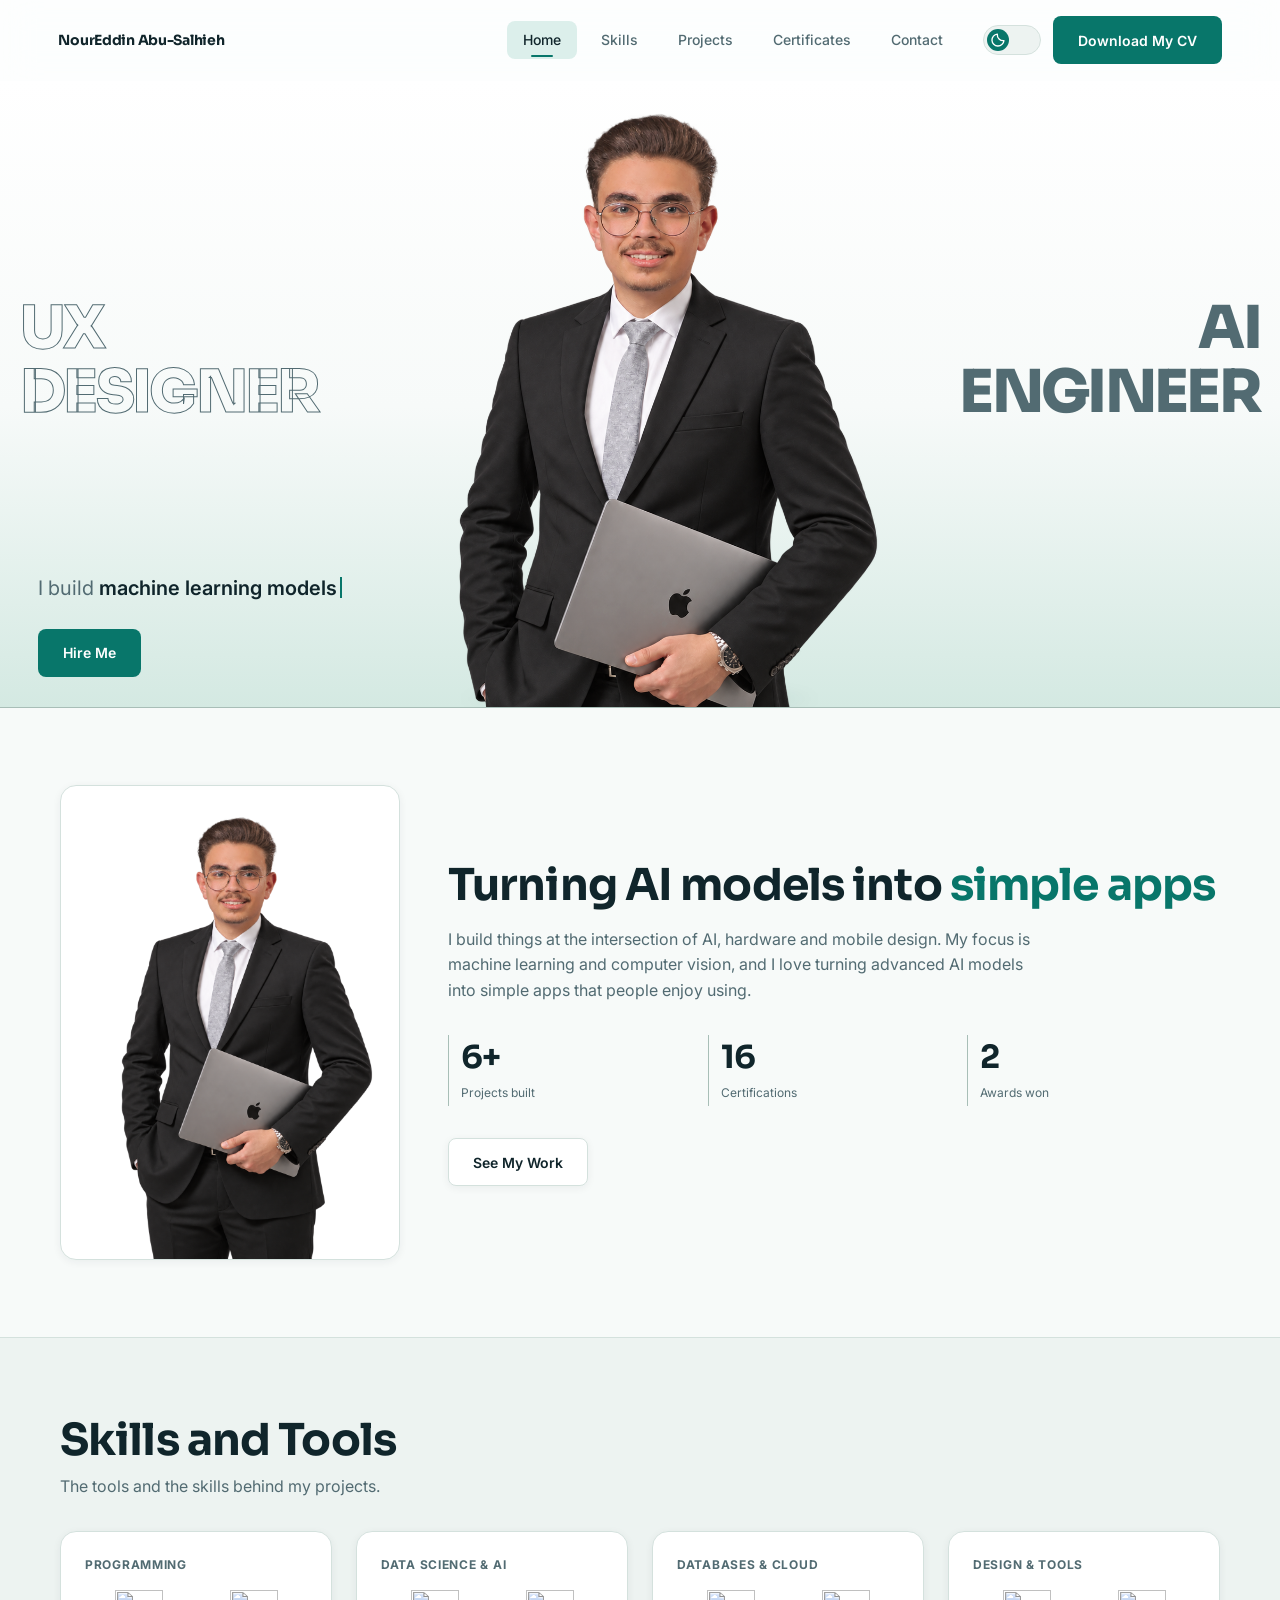
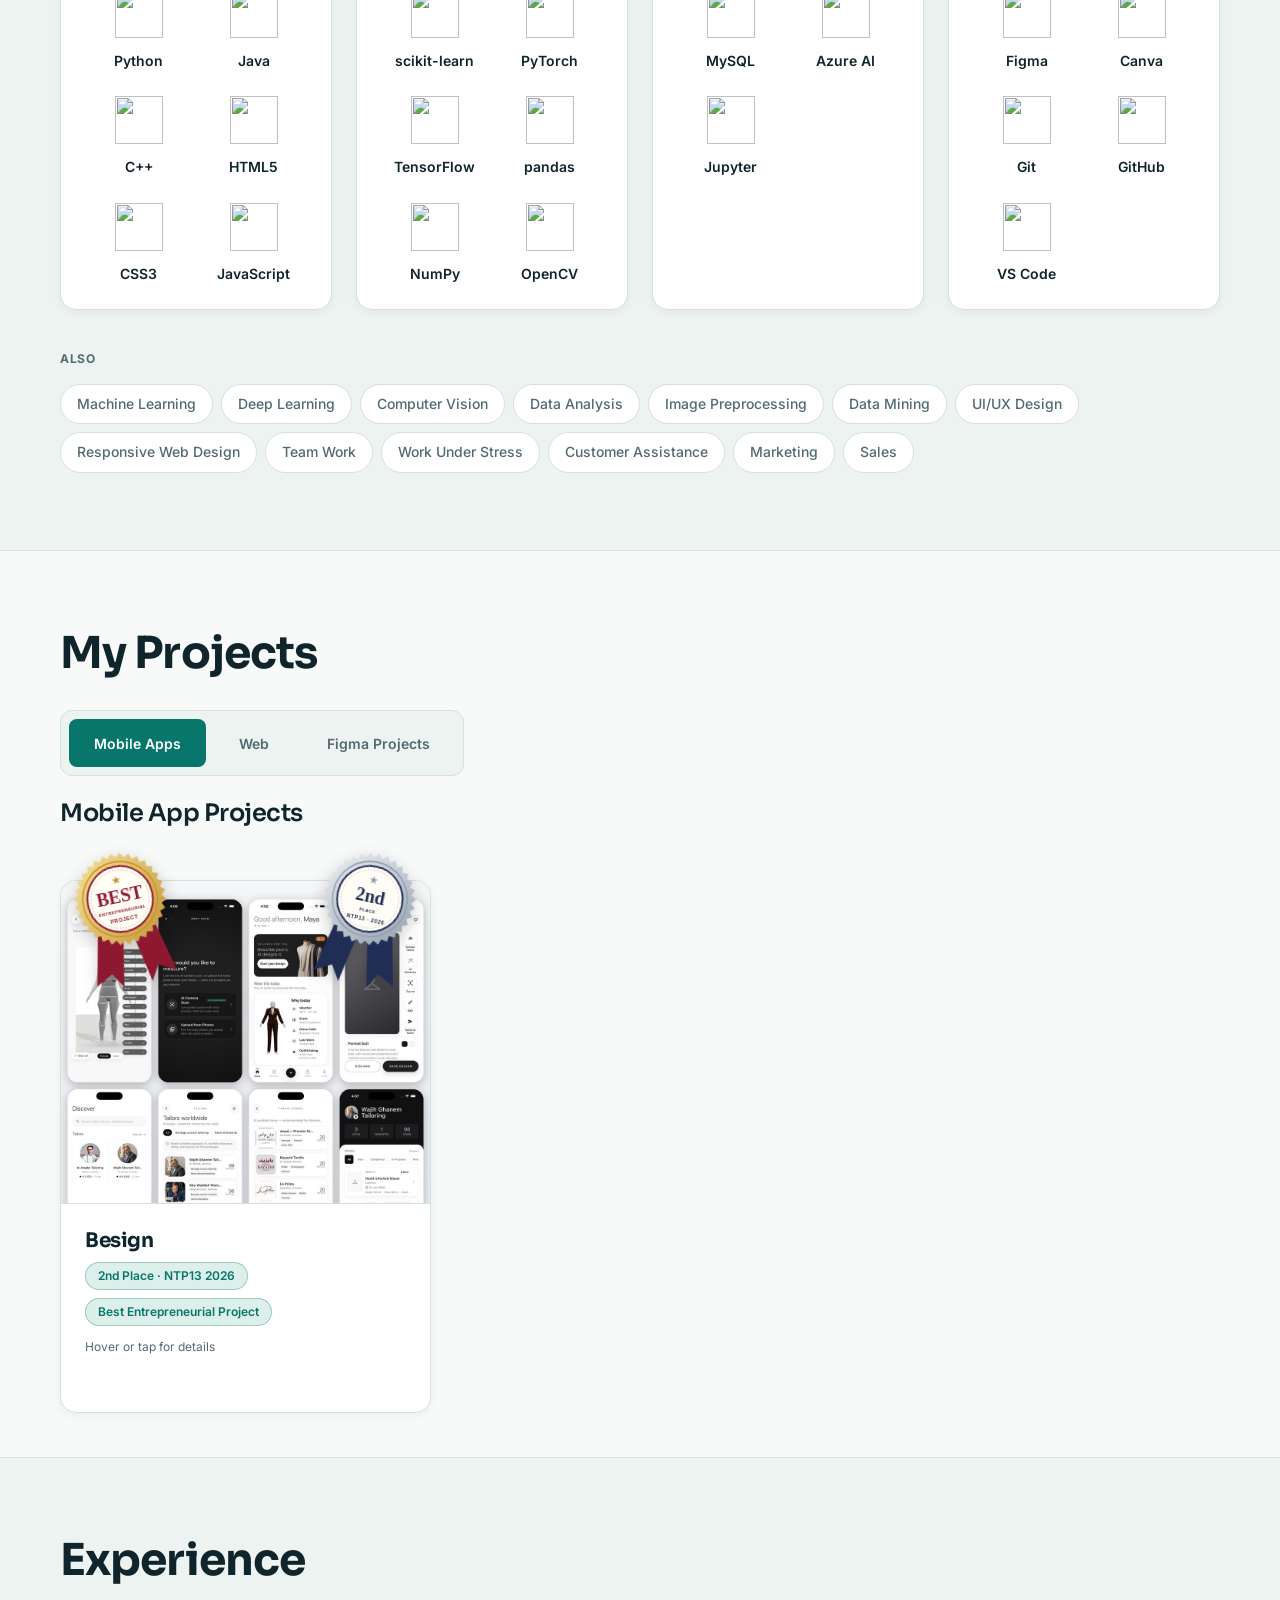
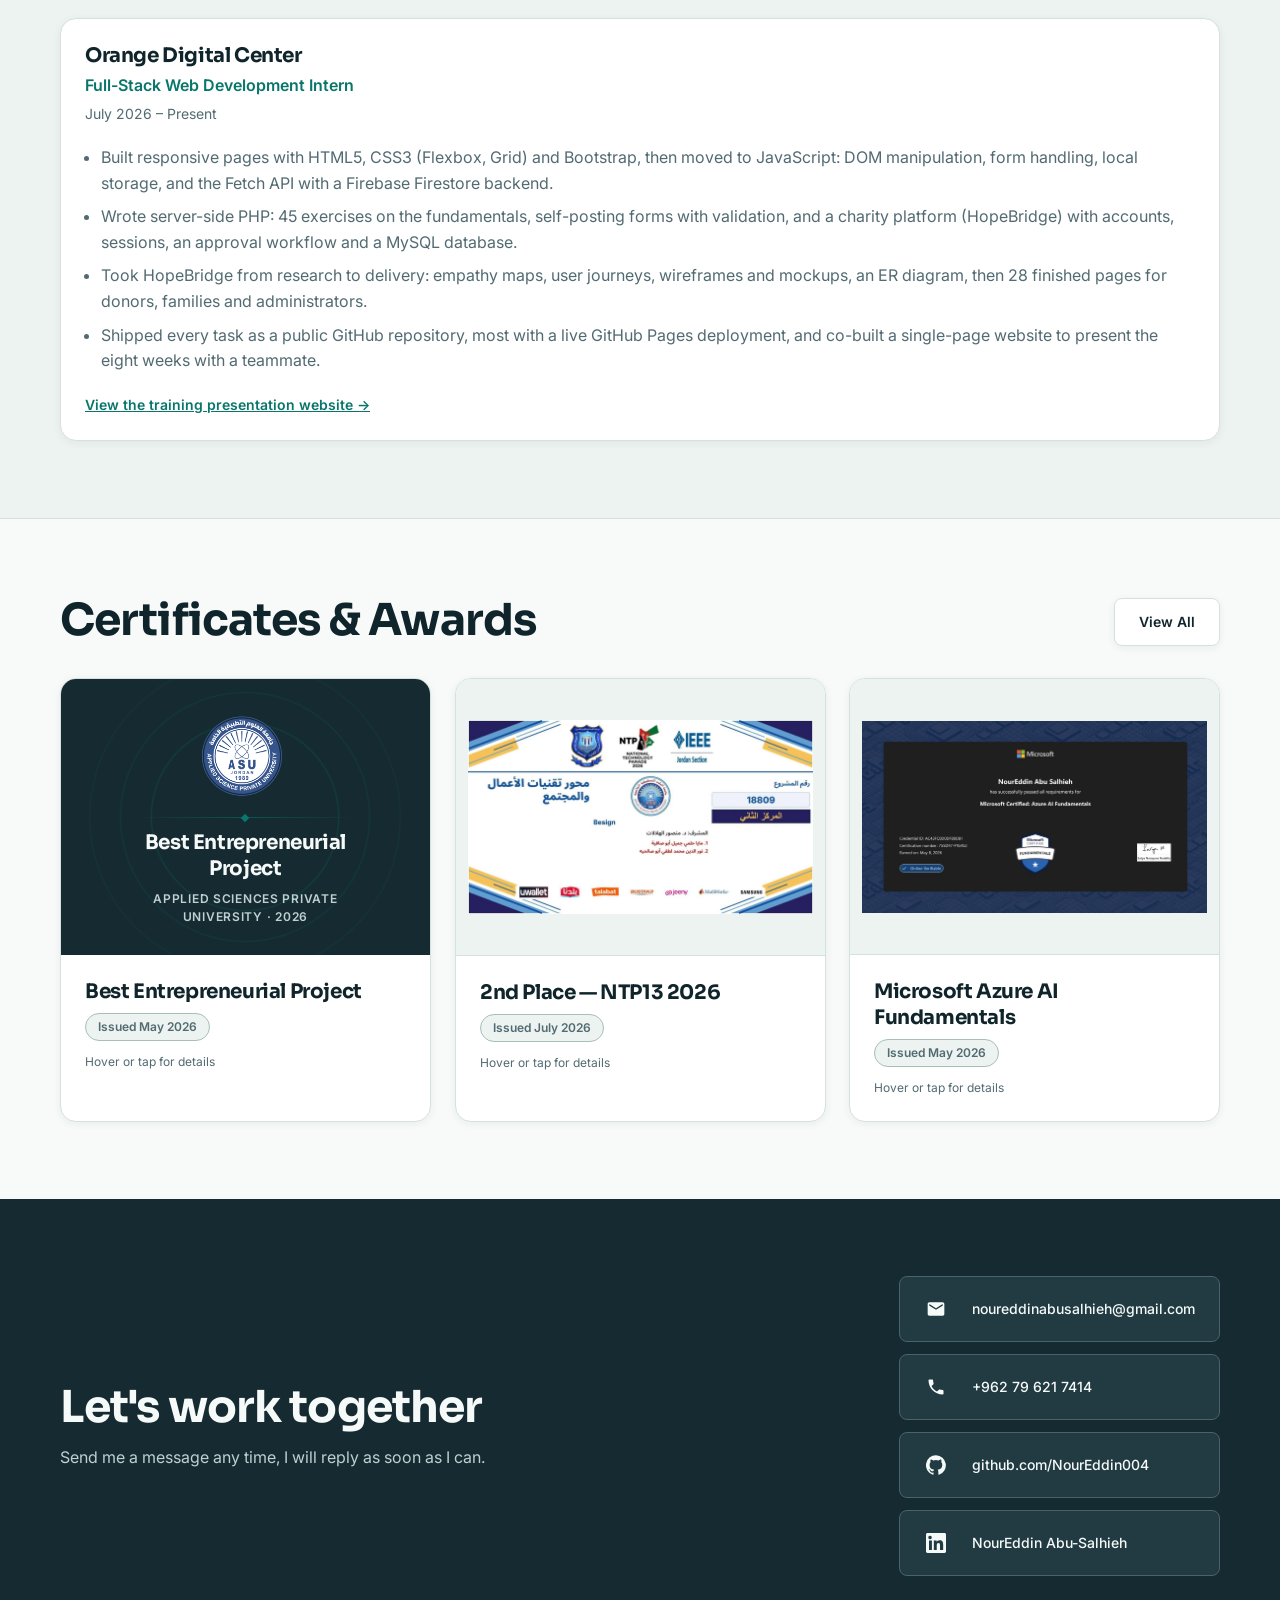
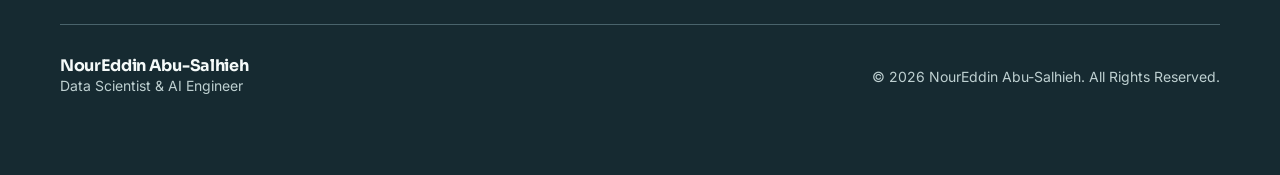
==== index.html @ ecd2491e "Unify portfolio typography colors spacing and component styles" ====
<!DOCTYPE html>
<html lang="en" data-theme="light">

<head>
    <meta charset="UTF-8">
    <meta name="viewport" content="width=device-width, initial-scale=1.0">

    <title>NourEddin Abu-Salhieh | Data Scientist &amp; AI Engineer</title>
    <meta name="description"
        content="NourEddin Abu-Salhieh — Data Scientist and AI Engineer building machine learning and computer vision products, from the first sketch to the working demo.">

    <!-- set the theme before first paint so there is no flash -->
    <script>
        (function () {
            try {
                var t = localStorage.getItem("theme");
                if (!t) t = matchMedia("(prefers-color-scheme: dark)").matches ? "dark" : "light";
                document.documentElement.setAttribute("data-theme", t);
            } catch (e) { }
        })();
    </script>

    <link rel="preconnect" href="https://fonts.googleapis.com">
    <link rel="preconnect" href="https://fonts.gstatic.com" crossorigin>
    <link rel="stylesheet"
        href="https://fonts.googleapis.com/css2?family=Inter:wght@400;500;600;700&family=Sora:wght@600;700;800&display=swap">

    <link rel="stylesheet" href="style.css?v=52">
</head>

<body>

    <!-- ================= icon sprite ================= -->
    <svg xmlns="http://www.w3.org/2000/svg" style="display:none" aria-hidden="true">
        <symbol id="i-code" viewBox="0 0 24 24"><path d="m8 5-6 7 6 7"/><path d="m16 5 6 7-6 7"/></symbol>
        <symbol id="i-chip" viewBox="0 0 24 24"><rect x="4" y="4" width="16" height="16" rx="4"/><rect x="9" y="9" width="6" height="6" rx="1.4"/><path d="M9 1.5V4M15 1.5V4M9 20v2.5M15 20v2.5M1.5 9H4M1.5 15H4M20 9h2.5M20 15h2.5"/></symbol>
        <symbol id="i-palette" viewBox="0 0 24 24"><path d="M12 3a9 9 0 1 0 0 18c1.2 0 2.1-.9 2.1-2 0-.5-.2-1-.6-1.4-.3-.4-.5-.8-.5-1.3 0-1.1.9-2 2-2h2.1A5 5 0 0 0 21 12c0-5-4-9-9-9z"/><circle cx="8" cy="10" r="1.1"/><circle cx="12" cy="7.5" r="1.1"/><circle cx="16" cy="10.5" r="1.1"/></symbol>
        <symbol id="i-users" viewBox="0 0 24 24"><path d="M16 21v-2a4 4 0 0 0-4-4H6a4 4 0 0 0-4 4v2"/><circle cx="9" cy="7" r="4"/><path d="M22 21v-2a4 4 0 0 0-3-3.9M16 3.1a4 4 0 0 1 0 7.8"/></symbol>
        <symbol id="i-badge" viewBox="0 0 24 24"><circle cx="12" cy="8.5" r="5.8"/><path d="m8.2 13.6-1.3 7.4L12 18.6l5.1 2.4-1.3-7.4"/></symbol>
        <symbol id="i-heart" viewBox="0 0 24 24"><path d="M20.8 4.9a5.4 5.4 0 0 0-7.7 0L12 6l-1.1-1.1a5.4 5.4 0 1 0-7.7 7.7L12 21.4l8.8-8.8a5.4 5.4 0 0 0 0-7.7z"/></symbol>
        <symbol id="i-star" viewBox="0 0 24 24"><path d="m12 2.6 2.9 6 6.6.9-4.8 4.6 1.2 6.6L12 17.6l-5.9 3.1 1.2-6.6-4.8-4.6 6.6-.9z"/></symbol>
        <symbol id="i-arrow-up" viewBox="0 0 24 24"><path d="M12 19V5"/><path d="m5 12 7-7 7 7"/></symbol>
        <symbol id="i-share" viewBox="0 0 24 24"><circle cx="18" cy="5" r="3"/><circle cx="6" cy="12" r="3"/><circle cx="18" cy="19" r="3"/><path d="m8.6 13.5 6.8 4M15.4 6.5l-6.8 4"/></symbol>
        <symbol id="i-trend" viewBox="0 0 24 24"><path d="m3 17 6-6 4 4 8-8"/><path d="M15 7h6v6"/></symbol>
        <symbol id="i-tag" viewBox="0 0 24 24"><path d="M20.6 13.4 12.9 21a2 2 0 0 1-2.8 0L3 13.9V3h10.9l6.7 6.7a2 2 0 0 1 0 3.7z"/><circle cx="7.6" cy="7.6" r="1.4"/></symbol>
        <symbol id="i-zap" viewBox="0 0 24 24"><path d="M13 2 4 14h7l-1 8 9-12h-7z"/></symbol>
        <symbol id="i-headset" viewBox="0 0 24 24"><path d="M4 15v-3a8 8 0 0 1 16 0v3"/><path d="M20 14h-2a1 1 0 0 0-1 1v3a1 1 0 0 0 1 1h1a1 1 0 0 0 1-1z"/><path d="M4 14h2a1 1 0 0 1 1 1v3a1 1 0 0 1-1 1H5a1 1 0 0 1-1-1z"/><path d="M20 18.5v.5a2.5 2.5 0 0 1-2.5 2.5H13"/></symbol>
        <symbol id="i-calc" viewBox="0 0 24 24"><rect x="4" y="2.5" width="16" height="19" rx="2.5"/><path d="M8 6.5h8M8 11h.01M12 11h.01M16 11h.01M8 14.6h.01M12 14.6h.01M16 14.6h.01M8 18.2h4"/></symbol>
        <symbol id="i-table" viewBox="0 0 24 24"><rect x="3" y="4" width="18" height="16" rx="2.5"/><path d="M3 9.5h18M9 9.5V20M15 9.5V20"/></symbol>
        <symbol id="i-download" viewBox="0 0 24 24"><path d="M12 3v12"/><path d="m7 11 5 5 5-5"/><path d="M4 20h16"/></symbol>
        <symbol id="i-rocket" viewBox="0 0 24 24"><path d="M5 15c-1.5 1.5-2 6-2 6s4.5-.5 6-2a3 3 0 0 0-4-4z"/><path d="M9.5 14.5 6 13c2-6 6-9.5 12-9.5C18 9.5 14.5 13.5 8.5 15.5z"/><circle cx="14.5" cy="8.5" r="1.6"/></symbol>
        <symbol id="i-eye" viewBox="0 0 24 24"><path d="M1.5 12S5.5 5 12 5s10.5 7 10.5 7-4 7-10.5 7S1.5 12 1.5 12z"/><circle cx="12" cy="12" r="3"/></symbol>
        <symbol id="i-sparkle" viewBox="0 0 24 24"><path d="M12 2.5 14 9l6.5 2-6.5 2-2 6.5-2-6.5L3.5 11 10 9z"/><path d="M19 3v3M20.5 4.5h-3"/></symbol>
        <symbol id="i-mail" viewBox="0 0 24 24"><path d="M20 4H4c-1.1 0-2 .9-2 2v12c0 1.1.9 2 2 2h16c1.1 0 2-.9 2-2V6c0-1.1-.9-2-2-2zm0 4-8 5-8-5V6l8 5 8-5v2z"/></symbol>
        <symbol id="i-phone" viewBox="0 0 24 24"><path d="M6.6 10.8c1.4 2.8 3.8 5.1 6.6 6.6l2.2-2.2c.3-.3.7-.4 1-.2 1.1.4 2.3.6 3.6.6.6 0 1 .4 1 1V20c0 .6-.4 1-1 1-9.4 0-17-7.6-17-17 0-.6.4-1 1-1h3.5c.6 0 1 .4 1 1 0 1.2.2 2.4.6 3.6.1.3 0 .7-.2 1l-2.3 2.2z"/></symbol>
        <symbol id="i-github" viewBox="0 0 24 24"><path d="M12 .3a12 12 0 0 0-3.8 23.4c.6.1.8-.3.8-.6v-2c-3.3.7-4-1.6-4-1.6-.6-1.4-1.4-1.8-1.4-1.8-1-.7.1-.7.1-.7 1.2.1 1.8 1.2 1.8 1.2 1.1 1.8 2.8 1.3 3.5 1 .1-.8.4-1.3.8-1.6-2.7-.3-5.5-1.3-5.5-5.9 0-1.3.5-2.4 1.2-3.2-.1-.3-.5-1.5.1-3.2 0 0 1-.3 3.3 1.2a11.5 11.5 0 0 1 6 0c2.3-1.5 3.3-1.2 3.3-1.2.6 1.7.2 2.9.1 3.2.8.8 1.2 1.9 1.2 3.2 0 4.6-2.8 5.6-5.5 5.9.4.4.8 1.1.8 2.2v3.3c0 .3.2.7.8.6A12 12 0 0 0 12 .3z"/></symbol>
        <symbol id="i-linkedin" viewBox="0 0 24 24"><path d="M20.4 20.5h-3.6v-5.6c0-1.3 0-3-1.8-3s-2.1 1.4-2.1 2.9v5.7H9.4V9h3.4v1.6h.1c.5-.9 1.6-1.9 3.4-1.9 3.6 0 4.3 2.4 4.3 5.5v6.3zM5.3 7.4a2.1 2.1 0 1 1 0-4.1 2.1 2.1 0 0 1 0 4.1zm1.8 13.1H3.6V9h3.5v11.5zM22.2 0H1.8C.8 0 0 .8 0 1.7v20.6c0 1 .8 1.7 1.8 1.7h20.4c1 0 1.8-.8 1.8-1.7V1.7c0-1-.8-1.7-1.8-1.7z"/></symbol>
    </svg>


    <!-- ================= scroll progress ================= -->
    <div class="progress-bar" aria-hidden="true"></div>


    <!-- ================= navbar ================= -->
    <header class="navbar">
        <div class="nav-inner">

            <a href="#home" class="brand" aria-label="NourEddin Abu-Salhieh, home">
                <span class="brand-text">
                    <span class="brand-name">NourEddin Abu-Salhieh</span>
                </span>
            </a>

            <button type="button" class="nav-toggle" aria-expanded="false" aria-controls="primary-navigation" aria-label="Open menu">
                <span></span><span></span><span></span>
            </button>

            <nav class="nav-links" id="primary-navigation" aria-label="Main">
                <a href="#home">Home</a>
                <a href="#skills">Skills</a>
                <a href="#projects">Projects</a>

                <a href="#certifications">Certificates</a>
                <a href="#contact">Contact</a>

                <div class="nav-actions">
                    <div class="nav-theme">
                        <span class="theme-label">Light / dark mode</span>
                        <button type="button" class="theme-switch" aria-pressed="false" aria-label="Switch to dark mode">
                            <span class="theme-knob" aria-hidden="true">
                                <svg class="moon" viewBox="0 0 24 24" fill="none" stroke="currentColor" stroke-width="2" stroke-linecap="round" stroke-linejoin="round" focusable="false">
                                    <path d="M20.9 13A9 9 0 0 1 11 3.1 9 9 0 1 0 20.9 13Z"/>
                                </svg>
                                <svg class="sun" viewBox="0 0 24 24" fill="none" stroke="currentColor" stroke-width="2" stroke-linecap="round" stroke-linejoin="round" focusable="false">
                                    <circle cx="12" cy="12" r="4"/>
                                    <path d="M12 2v2m0 16v2M2 12h2m16 0h2M4.93 4.93l1.42 1.42m11.3 11.3 1.42 1.42M4.93 19.07l1.42-1.42m11.3-11.3 1.42-1.42"/>
                                </svg>
                            </span>
                        </button>
                    </div>
                    <a href="NourEddin-Abu-Salhieh-CV.pdf" class="button primary nav-cv" download>Download My CV</a>
                </div>
            </nav>

        </div>
    </header>


    <main>

        <!-- ================= hero ================= -->
        <section class="hero" id="home">

            <div class="hero-band">

                <p class="typed-wrap reveal">
                    I build <span class="typed" data-typed='["machine learning models","computer vision systems","AI powered products","interfaces people enjoy"]'></span><span class="caret"></span>
                </p>

                <div class="hero-stage">

                    <h1 class="hero-backdrop">
                        <span class="sr-only">NourEddin Abu-Salhieh &#8212; UX Designer and AI Engineer</span>
                        <span class="hero-line hero-line--ux" aria-hidden="true">
                            <span class="hero-word" data-split="0">UX</span>
                            <span class="hero-word" data-split="2">Designer</span>
                        </span>
                        <span class="hero-line hero-line--ai" aria-hidden="true">
                            <span class="hero-word" data-split="10">AI</span>
                            <span class="hero-word" data-split="12">Engineer</span>
                        </span>
                    </h1>

                    <div class="hero-figure">
                        <img src="profile-face-v2.png" alt="NourEddin Abu-Salhieh" class="hero-photo" width="1060" height="1484">
                    </div>

                </div>

                <div class="hero-row">

                    <a href="#contact" class="button primary">Hire Me</a>

                </div>

            </div>

        </section>


        <div class="page page--sections">


        <!-- ================= about ================= -->
        <section class="about" id="about">

            <div class="about-media reveal left">
                <img src="profile-face-v2.png" alt="Photo of NourEddin Abu-Salhieh" class="about-photo" width="1060" height="1484">
            </div>

            <div class="about-text reveal right" style="--d:120ms">
                <h2>Turning AI models into <span class="grad-text">simple apps</span></h2>

                <p>
                    I build things at the intersection of AI, hardware and
                    mobile design. My focus is machine learning and computer vision, and I love
                    turning advanced AI models into simple apps that people enjoy using.
                </p>

                <div class="about-stats">
                    <div class="stat">
                        <h3><span data-count="6" data-suffix="+">0</span></h3>
                        <p>Projects built</p>
                    </div>
                    <div class="stat">
                        <h3><span data-count="16">0</span></h3>
                        <p>Certifications</p>
                    </div>
                    <div class="stat">
                        <h3><span data-count="2">0</span></h3>
                        <p>Awards won</p>
                    </div>
                </div>

                <div class="about-actions">
                    <a href="#projects" class="button ghost">See My Work</a>
                </div>
            </div>

        </section>


        <!-- ================= skills ================= -->
        <section class="skills" id="skills">

            <div class="section-head reveal">
                <div>
                    <h2>Skills and Tools</h2>
                    <p>The tools and the skills behind my projects.</p>
                </div>
            </div>

            <div class="skills-grid">
            <article class="skill-card card-shell reveal">
              <p class="kicker skill-group">Programming</p>
              <ul class="skill-grid">
                <li><img src="https://cdn.jsdelivr.net/gh/devicons/devicon/icons/python/python-original.svg" alt="" width="48" height="48" loading="lazy"><span>Python</span></li>
                <li><img src="https://cdn.jsdelivr.net/gh/devicons/devicon/icons/java/java-original.svg" alt="" width="48" height="48" loading="lazy"><span>Java</span></li>
                <li><img src="https://cdn.jsdelivr.net/gh/devicons/devicon/icons/cplusplus/cplusplus-original.svg" alt="" width="48" height="48" loading="lazy"><span>C++</span></li>
                <li><img src="https://cdn.jsdelivr.net/gh/devicons/devicon/icons/html5/html5-original.svg" alt="" width="48" height="48" loading="lazy"><span>HTML5</span></li>
                <li><img src="https://cdn.jsdelivr.net/gh/devicons/devicon/icons/css3/css3-original.svg" alt="" width="48" height="48" loading="lazy"><span>CSS3</span></li>
                <li><img src="https://cdn.jsdelivr.net/gh/devicons/devicon/icons/javascript/javascript-original.svg" alt="" width="48" height="48" loading="lazy"><span>JavaScript</span></li>
              </ul>
            </article>

            <article class="skill-card card-shell reveal">
              <p class="kicker skill-group">Data Science &amp; AI</p>
              <ul class="skill-grid">
                <li><img src="https://cdn.jsdelivr.net/gh/devicons/devicon/icons/scikitlearn/scikitlearn-original.svg" alt="" width="48" height="48" loading="lazy"><span>scikit-learn</span></li>
                <li><img src="https://cdn.jsdelivr.net/gh/devicons/devicon/icons/pytorch/pytorch-original.svg" alt="" width="48" height="48" loading="lazy"><span>PyTorch</span></li>
                <li><img src="https://cdn.jsdelivr.net/gh/devicons/devicon/icons/tensorflow/tensorflow-original.svg" alt="" width="48" height="48" loading="lazy"><span>TensorFlow</span></li>
                <li><img src="https://cdn.jsdelivr.net/gh/devicons/devicon/icons/pandas/pandas-original.svg" alt="" width="48" height="48" loading="lazy"><span>pandas</span></li>
                <li><img src="https://cdn.jsdelivr.net/gh/devicons/devicon/icons/numpy/numpy-original.svg" alt="" width="48" height="48" loading="lazy"><span>NumPy</span></li>
                <li><img src="https://cdn.jsdelivr.net/gh/devicons/devicon/icons/opencv/opencv-original.svg" alt="" width="48" height="48" loading="lazy"><span>OpenCV</span></li>
              </ul>
            </article>

            <article class="skill-card card-shell reveal">
              <p class="kicker skill-group">Databases &amp; cloud</p>
              <ul class="skill-grid">
                <li><img src="https://cdn.jsdelivr.net/gh/devicons/devicon/icons/mysql/mysql-original.svg" alt="" width="48" height="48" loading="lazy"><span>MySQL</span></li>
                <li><img src="https://cdn.jsdelivr.net/gh/devicons/devicon/icons/azure/azure-original.svg" alt="" width="48" height="48" loading="lazy"><span>Azure AI</span></li>
                <li><img src="https://cdn.jsdelivr.net/gh/devicons/devicon/icons/jupyter/jupyter-original.svg" alt="" width="48" height="48" loading="lazy"><span>Jupyter</span></li>
              </ul>
            </article>

            <article class="skill-card card-shell reveal">
              <p class="kicker skill-group">Design &amp; tools</p>
              <ul class="skill-grid">
                <li><img src="https://cdn.jsdelivr.net/gh/devicons/devicon/icons/figma/figma-original.svg" alt="" width="48" height="48" loading="lazy"><span>Figma</span></li>
                <li><img src="https://cdn.jsdelivr.net/gh/devicons/devicon/icons/canva/canva-original.svg" alt="" width="48" height="48" loading="lazy"><span>Canva</span></li>
                <li><img src="https://cdn.jsdelivr.net/gh/devicons/devicon/icons/git/git-original.svg" alt="" width="48" height="48" loading="lazy"><span>Git</span></li>
                <li><img src="https://cdn.jsdelivr.net/gh/devicons/devicon/icons/github/github-original.svg" alt="" width="48" height="48" loading="lazy"><span>GitHub</span></li>
                <li><img src="https://cdn.jsdelivr.net/gh/devicons/devicon/icons/vscode/vscode-original.svg" alt="" width="48" height="48" loading="lazy"><span>VS Code</span></li>
              </ul>
            </article>
            </div>

            <p class="kicker skill-also reveal">Also</p>
            <ul class="skill-list reveal">
                <li>Machine Learning</li>
                <li>Deep Learning</li>
                <li>Computer Vision</li>
                <li>Data Analysis</li>
                <li>Image Preprocessing</li>
                <li>Data Mining</li>
                <li>UI/UX Design</li>
                <li>Responsive Web Design</li>
                <li>Team Work</li>
                <li>Work Under Stress</li>
                <li>Customer Assistance</li>
                <li>Marketing</li>
                <li>Sales</li>
            </ul>

        </section>


        <section class="projects" id="projects">

            <div class="section-head reveal">
                <div>
                    <h2>My Projects</h2>
                </div>
            </div>

            <div class="project-tabs" role="tablist" aria-label="Project categories" hidden>
                <button type="button" class="project-tab" id="project-tab-apps" role="tab" aria-controls="project-panel-apps" aria-selected="true" tabindex="0">Mobile Apps</button>
                <button type="button" class="project-tab" id="project-tab-web" role="tab" aria-controls="project-panel-web" aria-selected="false" tabindex="-1">Web</button>
                <button type="button" class="project-tab" id="project-tab-figma" role="tab" aria-controls="project-panel-figma" aria-selected="false" tabindex="-1">Figma Projects</button>
            </div>

            <div class="project-panel" id="project-panel-apps" role="tabpanel" aria-labelledby="project-tab-apps" tabindex="0">
            <h3 class="subsection-title reveal" id="apps">Mobile App Projects</h3>

            <div class="proj-grid">

        <article class="rev-card rev-card--shot card-shell reveal besign-awarded" tabindex="0">
        <div class="besign-medals" aria-label="Besign awards">
          <img class="besign-medal medal-gold" src="images/projects/best-project.svg" alt="Best Entrepreneurial Project award" width="240" height="320">
          <img class="besign-medal medal-silver" src="images/projects/ntp-second.svg" alt="Second place, 13th National Technology Parade, 2026" width="240" height="320">
        </div>
        <div class="rev-well">
          <img src="images/projects/besign-front.jpg" width="960" height="1067" alt="Besign screenshot" loading="lazy">
        <div class="rev-sleeve">
            <p class="kicker">About Besign</p>
            <p class="rev-desc">AI-powered custom tailoring platform, my graduation project: a Flutter marketplace with on-device body measurement and AI garment design.</p>
            <p class="rev-tags">
              <span class="tech-tag">Flutter</span>
              <span class="tech-tag">Dart</span>
              <span class="tech-tag">Riverpod</span>
              <span class="tech-tag">Supabase</span>
              <span class="tech-tag">TensorFlow Lite</span>
            </p>
            <div class="rev-links">
              <span class="rev-note">Private project &#8212; source available on request</span>
            </div>
        </div>
        </div>
          <div class="rev-foot">
            <h3 class="rev-title">Besign</h3>
            <div class="rev-badges">
            <span class="project-badge">2nd Place &#183; NTP13 2026</span>
            <span class="project-badge">Best Entrepreneurial Project</span>
            </div>
            <p class="rev-hint">Hover or tap for details</p>
          </div>
        </article>

            </div>
            </div>

            <div class="project-panel" id="project-panel-web" role="tabpanel" aria-labelledby="project-tab-web" tabindex="0">
            <h3 class="subsection-title reveal" id="web">Web Projects</h3>

            <div class="proj-grid">

        <article class="rev-card rev-card--shot card-shell reveal" tabindex="0">
          <div class="rev-well">
            <img src="images/projects/rafaq-clear-v2.jpg" width="1280" height="1120" alt="Rafaq Tech website preview" loading="lazy">
            <div class="rev-sleeve">
              <p class="kicker">About Rafaq Tech</p>
              <p class="rev-desc">A website I built with friends for Rafaq Tech, our freelance IT company. We offer AI and data science services, UI/UX design, web development and mobile app development.</p>
              <p class="rev-tags"><span class="tech-tag">HTML5</span><span class="tech-tag">CSS3</span><span class="tech-tag">JavaScript</span></p>
              <div class="rev-links">
                <a href="https://rafaqtech.com" target="_blank" rel="noopener">Visit Website</a>
                <a href="https://github.com/alshaksherahmad857-commits/rafaq-tec" target="_blank" rel="noopener">GitHub</a>
              </div>
            </div>
          </div>
          <div class="rev-foot">
            <h3 class="rev-title">Rafaq Tech</h3>
            <div class="rev-badges"><span class="project-badge">Freelance company</span><span class="project-badge badge-muted">Arabic / English</span></div>
            <p class="rev-hint">Hover or tap for details</p>
          </div>
        </article>
        <article class="rev-card rev-card--shot card-shell reveal" tabindex="0">
          <div class="rev-well">
            <img src="images/projects/elderlymed-english-v2.jpg" width="1280" height="1120" alt="Elderlymed website preview" loading="lazy">
            <div class="rev-sleeve">
              <p class="kicker">About Elderlymed</p>
              <p class="rev-desc">An e-commerce website for medical products in Jordan, with Arabic and English storefronts, product browsing, a shopping cart and checkout.</p>
              <p class="rev-tags"><span class="tech-tag">JavaScript</span><span class="tech-tag">Tailwind CSS</span><span class="tech-tag">Laravel</span><span class="tech-tag">PHP</span></p>
              <div class="rev-links">
                <a href="https://elderlymedjo.com" target="_blank" rel="noopener">Visit Website</a>
                <a href="https://github.com/Mohamad149/Elderlymed-Medical" target="_blank" rel="noopener">GitHub</a>
              </div>
            </div>
          </div>
          <div class="rev-foot">
            <h3 class="rev-title">Elderlymed</h3>
            <div class="rev-badges"><span class="project-badge">Medical e-commerce</span><span class="project-badge badge-muted">Arabic / English</span></div>
            <p class="rev-hint">Hover or tap for details</p>
          </div>
        </article>


        <article class="rev-card rev-card--shot card-shell reveal" tabindex="0">
        <div class="rev-well">
          <img src="images/projects/invite-sites-front.jpg" width="960" height="1067" alt="Invite Sites screenshot" loading="lazy">
        <div class="rev-sleeve">
            <p class="kicker">About Invite Sites</p>
            <p class="rev-desc">Invitation-website service: personalised sites with RSVP, maps and photos, in Arabic, English or both, on one shareable link.</p>
            <p class="rev-tags">
              <span class="tech-tag">HTML5</span>
              <span class="tech-tag">CSS3</span>
              <span class="tech-tag">JavaScript</span>
              <span class="tech-tag">SVG Animation</span>
              <span class="tech-tag">Arabic / English RTL</span>
            </p>
            <div class="rev-links">
              <a href="https://invite-sites.netlify.app" target="_blank" rel="noopener">Live Site</a>
              <a href="https://github.com/NourEddin004/invite-sites" target="_blank" rel="noopener">GitHub</a>
            </div>
        </div>
        </div>
          <div class="rev-foot">
            <h3 class="rev-title">Invite Sites</h3>
            <div class="rev-badges">
            <span class="project-badge">Live</span>
            <span class="project-badge badge-muted">Own product</span>
            </div>
            <p class="rev-hint">Hover or tap for details</p>
          </div>
        </article>
        <article class="rev-card rev-card--shot card-shell reveal" tabindex="0">
        <div class="rev-well">
          <img src="images/projects/hopebridge-front.jpg" width="960" height="1067" alt="HopeBridge screenshot" loading="lazy">
        <div class="rev-sleeve">
            <p class="kicker">About HopeBridge</p>
            <p class="rev-desc">Charity platform for donors, families and administrators: 28 pages in plain HTML and CSS. The earlier PHP and MySQL build is kept in the repository history.</p>
            <p class="rev-tags">
              <span class="tech-tag">HTML5</span>
              <span class="tech-tag">CSS3</span>
              <span class="tech-tag">JavaScript</span>
              <span class="tech-tag">PHP &amp; MySQL (earlier version)</span>
            </p>
            <div class="rev-links">
              <a href="https://mayahelmi.github.io/hopebridge-charity-platform/" target="_blank" rel="noopener">Live Demo</a>
              <a href="https://github.com/MayaHelmi/hopebridge-charity-platform" target="_blank" rel="noopener">GitHub</a>
            </div>
        </div>
        </div>
          <div class="rev-foot">
            <h3 class="rev-title">HopeBridge</h3>
            <div class="rev-badges">
            <span class="project-badge badge-muted">Orange Digital Center project</span>
            <span class="project-badge badge-muted">Static version</span>
            </div>
            <p class="rev-hint">Hover or tap for details</p>
          </div>
        </article>
        <article class="rev-card rev-card--shot card-shell reveal" tabindex="0">
        <div class="rev-well">
          <img src="images/projects/eight-weeks-at-orange-front.jpg" width="960" height="1067" alt="Eight Weeks at Orange screenshot" loading="lazy">
        <div class="rev-sleeve">
            <p class="kicker">About Eight Weeks at Orange</p>
            <p class="rev-desc">Our field-training presentation as a single-file website: week-by-week results and a link to every repository.</p>
            <p class="rev-tags">
              <span class="tech-tag">HTML5</span>
              <span class="tech-tag">CSS3</span>
              <span class="tech-tag">JavaScript</span>
            </p>
            <div class="rev-links">
              <a href="https://mayahelmi.github.io/field-training-presentation/" target="_blank" rel="noopener">Live Site</a>
              <a href="https://github.com/MayaHelmi/field-training-presentation" target="_blank" rel="noopener">GitHub</a>
            </div>
        </div>
        </div>
          <div class="rev-foot">
            <h3 class="rev-title">Eight Weeks at Orange</h3>
            <div class="rev-badges">
            <span class="project-badge badge-muted">With Maya Helmi</span>
            </div>
            <p class="rev-hint">Hover or tap for details</p>
          </div>
        </article>

            </div>
            </div>

            <div class="project-panel" id="project-panel-figma" role="tabpanel" aria-labelledby="project-tab-figma" tabindex="0">
            <h3 class="subsection-title reveal" id="figma">Figma Projects</h3>

            <div class="proj-grid">

        <article class="rev-card rev-card--shot card-shell reveal" tabindex="0">
        <div class="rev-well">
          <div class="fig-art fig-art--warm" aria-hidden="true">
            <span class="fig-canvas">
              <span class="fig-frame f1"><i></i><i></i><i></i></span>
              <span class="fig-frame f2"><i></i><i></i><i></i></span>
              <span class="fig-frame f3"><i></i><i></i><i></i></span>
            </span>
            <img class="fig-mark" src="https://cdn.jsdelivr.net/gh/devicons/devicon/icons/figma/figma-original.svg" alt="" width="30" height="30" loading="lazy">
          </div>
          <img class="fig-shot" src="images/projects/figma-food-bites.jpg" alt="Food Bites screens" data-optional loading="lazy">
        <div class="rev-sleeve">
            <p class="kicker">About Food Bites</p>
            <p class="rev-desc">A food ordering app designed end to end in Figma: menu browsing, item detail and checkout screens.</p>
            <p class="rev-tags">
              <span class="tech-tag">Figma</span>
              <span class="tech-tag">Mobile UI</span>
              <span class="tech-tag">Prototyping</span>
            </p>
            <div class="rev-links">
              <a href="https://www.figma.com/design/8AIoPLfeHzErPX2FhHKkTI/Food-Bites?node-id=0-1&t=wDCLf9DMuG5v3QYb-1" target="_blank" rel="noopener">Open in Figma</a>
            </div>
        </div>
        </div>
          <div class="rev-foot">
            <h3 class="rev-title">Food Bites</h3>
            <div class="rev-badges">
            <span class="project-badge badge-muted">Mobile app design</span>
            </div>
            <p class="rev-hint">Hover or tap for details</p>
          </div>
        </article>
        <article class="rev-card rev-card--shot card-shell reveal" tabindex="0">
        <div class="rev-well">
          <div class="fig-art fig-art--cool" aria-hidden="true">
            <span class="fig-canvas">
              <span class="fig-frame f1"><i></i><i></i><i></i></span>
              <span class="fig-frame f2"><i></i><i></i><i></i></span>
              <span class="fig-frame f3"><i></i><i></i><i></i></span>
            </span>
            <img class="fig-mark" src="https://cdn.jsdelivr.net/gh/devicons/devicon/icons/figma/figma-original.svg" alt="" width="30" height="30" loading="lazy">
          </div>
          <img class="fig-shot" src="images/projects/figma-car-services.jpg" alt="Car Services screens" data-optional loading="lazy">
        <div class="rev-sleeve">
            <p class="kicker">About Car Services</p>
            <p class="rev-desc">A car servicing app designed in Figma: booking a service, tracking it and managing the vehicle.</p>
            <p class="rev-tags">
              <span class="tech-tag">Figma</span>
              <span class="tech-tag">Mobile UI</span>
              <span class="tech-tag">Prototyping</span>
            </p>
            <div class="rev-links">
              <a href="https://www.figma.com/design/BKJ584PMNfBylKezzMho2P/Car-Services?node-id=0-1&t=nz0ECo8bW8l3lnqt-1" target="_blank" rel="noopener">Open in Figma</a>
            </div>
        </div>
        </div>
          <div class="rev-foot">
            <h3 class="rev-title">Car Services</h3>
            <div class="rev-badges">
            <span class="project-badge badge-muted">Mobile app design</span>
            </div>
            <p class="rev-hint">Hover or tap for details</p>
          </div>
        </article>
        <article class="rev-card rev-card--shot card-shell reveal" tabindex="0">
        <div class="rev-well">
          <div class="fig-art fig-art--wire" aria-hidden="true">
            <span class="fig-canvas">
              <span class="fig-frame f1"><i></i><i></i><i></i></span>
              <span class="fig-frame f2"><i></i><i></i><i></i></span>
              <span class="fig-frame f3"><i></i><i></i><i></i></span>
            </span>
            <img class="fig-mark" src="https://cdn.jsdelivr.net/gh/devicons/devicon/icons/figma/figma-original.svg" alt="" width="30" height="30" loading="lazy">
          </div>
          <img class="fig-shot" src="images/projects/figma-hopebridge-wireframes.jpg" alt="HopeBridge Wireframes screens" data-optional loading="lazy">
        <div class="rev-sleeve">
            <p class="kicker">About HopeBridge Wireframes</p>
            <p class="rev-desc">The wireframe set behind the HopeBridge charity platform, laid out before the pages were built.</p>
            <p class="rev-tags">
              <span class="tech-tag">Figma</span>
              <span class="tech-tag">Wireframing</span>
              <span class="tech-tag">Web UI</span>
            </p>
            <div class="rev-links">
              <a href="https://www.figma.com/design/tMWo0XexJzQcxXI9hLDwaO/HopeBridge?node-id=4405-3140&t=3cs5B3ymzvNa1SEn-1" target="_blank" rel="noopener">Open in Figma</a>
            </div>
        </div>
        </div>
          <div class="rev-foot">
            <h3 class="rev-title">HopeBridge Wireframes</h3>
            <div class="rev-badges">
            <span class="project-badge badge-muted">Web wireframe</span>
            </div>
            <p class="rev-hint">Hover or tap for details</p>
          </div>
        </article>
        <article class="rev-card rev-card--shot card-shell reveal" tabindex="0">
        <div class="rev-well">
          <div class="fig-art fig-art--mint" aria-hidden="true">
            <span class="fig-canvas">
              <span class="fig-frame f1"><i></i><i></i><i></i></span>
              <span class="fig-frame f2"><i></i><i></i><i></i></span>
              <span class="fig-frame f3"><i></i><i></i><i></i></span>
            </span>
            <img class="fig-mark" src="https://cdn.jsdelivr.net/gh/devicons/devicon/icons/figma/figma-original.svg" alt="" width="30" height="30" loading="lazy">
          </div>
          <img class="fig-shot" src="images/projects/figma-dog-walker.jpg" alt="Dog Walker screens" data-optional loading="lazy">
        <div class="rev-sleeve">
            <p class="kicker">About Dog Walker</p>
            <p class="rev-desc">My first mobile wireframe: a dog walking app mapped out screen by screen.</p>
            <p class="rev-tags">
              <span class="tech-tag">Figma</span>
              <span class="tech-tag">Wireframing</span>
              <span class="tech-tag">Mobile UI</span>
            </p>
            <div class="rev-links">
              <a href="https://www.figma.com/design/GnmsVwezYsnea1kh8txaiW/Dog-walker?node-id=0-1&t=jRmmUGQlcd58RT4l-1" target="_blank" rel="noopener">Open in Figma</a>
            </div>
        </div>
        </div>
          <div class="rev-foot">
            <h3 class="rev-title">Dog Walker</h3>
            <div class="rev-badges">
            <span class="project-badge badge-muted">First mobile wireframe</span>
            </div>
            <p class="rev-hint">Hover or tap for details</p>
          </div>
        </article>

            </div>
            </div>

        </section>


        <!-- ================= experience ================= -->
        <section class="experience" id="experience">

            <div class="section-head reveal">
                <div>
                    <h2>Experience</h2>
                </div>
            </div>

            <article class="experience-card card-shell reveal">
                <h3>Orange Digital Center</h3>
                <p class="experience-role">Full-Stack Web Development Intern</p>
                <p class="experience-dates">July 2026 &#8211; Present</p>

                <ul class="experience-list">
                    <li>Built responsive pages with HTML5, CSS3 (Flexbox, Grid) and Bootstrap, then moved to JavaScript: DOM manipulation, form handling, local storage, and the Fetch API with a Firebase Firestore backend.</li>
                    <li>Wrote server-side PHP: 45 exercises on the fundamentals, self-posting forms with validation, and a charity platform (HopeBridge) with accounts, sessions, an approval workflow and a MySQL database.</li>
                    <li>Took HopeBridge from research to delivery: empathy maps, user journeys, wireframes and mockups, an ER diagram, then 28 finished pages for donors, families and administrators.</li>
                    <li>Shipped every task as a public GitHub repository, most with a live GitHub Pages deployment, and co-built a single-page website to present the eight weeks with a teammate.</li>
                </ul>

                <p class="experience-links">
                    <a href="https://mayahelmi.github.io/field-training-presentation/" target="_blank" rel="noopener">View the training presentation website &rarr;</a>
                </p>
            </article>

        </section>


        <section class="certifications" id="certifications">

            <div class="section-head reveal">
                <div>
                    <h2>Certificates &amp; Awards</h2>
                </div>

                <a href="certifications.html" class="button ghost">View All</a>
            </div>

            <div class="proj-grid">

        <article class="rev-card rev-card--award card-shell reveal" tabindex="0">
        <div class="rev-well award-seal">
          <span class="seal-rings" aria-hidden="true"></span>
          <img class="seal-crest" src="images/logos/asu-logo.png"
               alt="Applied Sciences Private University" width="120" height="120" loading="lazy">
          <span class="seal-rule" aria-hidden="true"></span>
          <p class="seal-title">Best Entrepreneurial Project</p>
          <p class="seal-meta">Applied Sciences Private University &#183; 2026</p>
        <div class="rev-sleeve">
            <p class="kicker">Best Entrepreneurial Project</p>
            <p class="cert-meta">Besign &#183; Applied Sciences Private University</p>
            <p class="rev-desc">Chosen as the best entrepreneurial project over more than 100 projects at the university.</p>
        </div>
        </div>
          <div class="rev-foot">
            <h3 class="rev-title">Best Entrepreneurial Project</h3>
            <div class="rev-badges">
            <span class="project-badge badge-muted">Issued May 2026</span>
            </div>
            <p class="rev-hint">Hover or tap for details</p>
          </div>
        </article>
        <article class="rev-card card-shell reveal" tabindex="0">
        <div class="rev-well">
          <img src="images/certificates/ntp13-2nd-place.jpg" alt="2nd Place &#8212; NTP13 2026 certificate" loading="lazy">
        <div class="rev-sleeve">
            <p class="kicker">2nd Place &#8212; NTP13 2026</p>
            <p class="cert-meta">13th National Technology Parade &#183; Business &amp; Social Technologies</p>
            <p class="rev-desc">Second place across Jordan in the Business and Social Technologies category, for Besign.</p>
            <div class="rev-links">
              <a href="images/certificates/ntp13-2nd-place.jpg" target="_blank" rel="noopener">View certificate</a>
            </div>
        </div>
        </div>
          <div class="rev-foot">
            <h3 class="rev-title">2nd Place &#8212; NTP13 2026</h3>
            <div class="rev-badges">
            <span class="project-badge badge-muted">Issued July 2026</span>
            </div>
            <p class="rev-hint">Hover or tap for details</p>
          </div>
        </article>
        <article class="rev-card card-shell reveal" tabindex="0">
        <div class="rev-well">
          <img src="images/certificates/azure-ai-fundamentals.jpg" alt="Microsoft Azure AI Fundamentals certificate" loading="lazy">
        <div class="rev-sleeve">
            <p class="kicker">Microsoft Azure AI Fundamentals</p>
            <p class="cert-meta">Microsoft &#183; AI-900</p>
            <p class="rev-desc">The core ideas of AI and machine learning, and how to use them with the Azure AI services.</p>
            <div class="rev-links">
              <a href="images/certificates/azure-ai-fundamentals.jpg" target="_blank" rel="noopener">View certificate</a>
            </div>
        </div>
        </div>
          <div class="rev-foot">
            <h3 class="rev-title">Microsoft Azure AI Fundamentals</h3>
            <div class="rev-badges">
            <span class="project-badge badge-muted">Issued May 2026</span>
            </div>
            <p class="rev-hint">Hover or tap for details</p>
          </div>
        </article>

            </div>

        </section>


        <footer class="footer" id="contact">

            <div class="footer-top">

                <div class="footer-head reveal left">
                    <h2>Let's work together</h2>
                    <p class="footer-line">Send me a message any time, I will reply as soon as I can.</p>
                </div>

                <div class="contact-list">

                    <a class="contact-item reveal right" href="mailto:noureddinabusalhieh@gmail.com">
                        <span class="contact-icon"><svg viewBox="0 0 24 24" aria-hidden="true"><use href="#i-mail"></use></svg></span>
                        <span class="contact-value">noureddinabusalhieh@gmail.com</span>
                    </a>

                    <a class="contact-item reveal right" href="tel:+962796217414">
                        <span class="contact-icon"><svg viewBox="0 0 24 24" aria-hidden="true"><use href="#i-phone"></use></svg></span>
                        <span class="contact-value">+962 79 621 7414</span>
                    </a>

                    <a class="contact-item reveal right" href="https://github.com/NourEddin004" target="_blank" rel="noopener">
                        <span class="contact-icon"><svg viewBox="0 0 24 24" aria-hidden="true"><use href="#i-github"></use></svg></span>
                        <span class="contact-value">github.com/NourEddin004</span>
                    </a>

                    <a class="contact-item reveal right" href="https://www.linkedin.com/in/noureddin-abu-salhieh-1135342aa/" target="_blank" rel="noopener">
                        <span class="contact-icon"><svg viewBox="0 0 24 24" aria-hidden="true"><use href="#i-linkedin"></use></svg></span>
                        <span class="contact-value">NourEddin Abu-Salhieh</span>
                    </a>

                </div>

            </div>

            <div class="footer-bar">
                <div class="footer-profile">
                    <div>
                        <h3>NourEddin Abu-Salhieh</h3>
                        <p>Data Scientist &amp; AI Engineer</p>
                    </div>
                </div>

                <p class="copyright">&copy; 2026 NourEddin Abu-Salhieh. All Rights Reserved.</p>
            </div>

        </footer>

        </div>

    </main>


    <button type="button" class="to-top" aria-label="Back to top">
        <svg viewBox="0 0 24 24" aria-hidden="true"><use href="#i-arrow-up"></use></svg>
    </button>

    <script src="project-tabs.js?v=1"></script>
    <script src="main.js?v=33"></script>

</body>

</html>
---- style.css ----
/* =====================================================================
   NourEddin Abu-Salhieh — Portfolio
   Design system + motion layer
   ===================================================================== */

/* ---------- 1. Tokens ---------- */

/* Shared design decisions live here. Components use semantic tokens below.
   Type: 12 / 14 / 16 / 20 / 24 / 32px, with fluid section/page/hero headings.
   Space: a 4px base; radii: 8px controls, 12px groups, 16px cards, full pills.
   Hero sizing is deliberately responsive to the portrait's available space.
   Project screenshots, award art and Figma mockups retain their own palettes. */
:root {
    /* Semantic light-theme palette: neutral surfaces and one teal accent. */
    --bg: #f7faf9;
    --surface: #ffffff;
    --surface-2: #edf3f1;
    --section-bg: var(--bg);
    --section-alt: var(--surface-2);
    --ink: #10252b;
    --muted: #526b72;
    --accent: #08766a;
    --accent-hover: #065e54;
    --accent-soft: #dcefeb;
    --accent-ink: #ffffff;
    --button-bg: var(--accent);
    --border: #d4e1dd;
    --border-strong: #a8beb7;

    /* Dark surfaces used by contact sections, detail panels and award artwork. */
    --slate: #162a31;
    --inverse-text: #f5faf9;
    --slate-text: #bed0d1;
    --inverse-accent: #5ee2cc;
    --inverse-soft: #223b43;
    --inverse-hover: #304c54;
    --inverse-border: #49636b;

    --hero-floor: #d4e9e2;
    --hero-band: linear-gradient(180deg, var(--surface), var(--bg) 52%, var(--hero-floor));
    --hero-edge: var(--border-strong);
    --hero-shadow: rgba(16, 37, 43, .24);

    /* The same two neutral elevations are used in both themes. */
    --shadow-sm: 0 2px 8px rgba(16, 37, 43, .06);
    --shadow: 0 12px 32px rgba(16, 37, 43, .12);

    --font-display: "Sora", "Segoe UI", system-ui, sans-serif;
    --font-body: "Inter", "Segoe UI", system-ui, sans-serif;
    --text-xs: .75rem;
    --text-sm: .875rem;
    --text-body: 1rem;
    --text-card: 1.25rem;
    --text-subheading: 1.5rem;
    --text-stat: 2rem;
    --text-section: clamp(1.75rem, 4vw, 2.75rem);
    --text-page: clamp(2.25rem, 6vw, 4rem);
    --text-hero: clamp(1.375rem, calc(5.8vw - .9375rem), 4.125rem);
    --text-hero-mobile: clamp(1.5625rem, 7.4vw, 2.75rem);
    --text-hero-landscape: clamp(1.375rem, calc(7.8vw - 1.125rem), 2rem);
    --leading-body: 1.6;
    --leading-small: 1.5;
    --leading-card: 1.3;
    --leading-heading: 1.15;
    --leading-hero: 1.08;
    --weight-medium: 500;
    --weight-semibold: 600;
    --weight-bold: 700;
    --weight-display: 800;
    --tracking-heading: -.02em;
    --tracking-hero: -.045em;
    --tracking-label: .06em;

    --space-1: .25rem;
    --space-2: .5rem;
    --space-3: .75rem;
    --space-4: 1rem;
    --space-5: 1.25rem;
    --space-6: 1.5rem;
    --space-8: 2rem;
    --space-10: 2.5rem;
    --space-12: 3rem;
    --space-14: 3.5rem;
    --space-16: 4rem;
    --space-20: 5rem;

    --radius-sm: .5rem;
    --radius-md: .75rem;
    --radius-lg: 1rem;
    --radius-pill: 999px;
    --radius-round: 50%;
    --icon-sm: 1rem;
    --icon-md: 1.25rem;
    --icon-lg: 3rem;
    --control-height: 3rem;
    --control-compact: 2.75rem;
    --control-padding: var(--space-3) var(--space-6);
    --card-padding: var(--space-6);
    --grid-gap: var(--space-6);
    --content-width: 1160px;
    --page-width: 1240px;
    --section-space: clamp(var(--space-14), 6vw, var(--space-20));
    --section-gutter: clamp(var(--space-4), 3vw, var(--space-10));
    --section-heading-gap: var(--space-8);
    --nav-offset: 82px;

    --ease: cubic-bezier(.22, 1, .36, 1);
    --ease-soft: cubic-bezier(.4, 0, .2, 1);
    --duration-fast: 180ms;
    --duration-base: 300ms;
    --duration-slow: 500ms;
    color-scheme: light;
}

html[data-theme="dark"] {
    --bg: #0c171c;
    --surface: #16272e;
    --surface-2: #112127;
    --ink: #edf5f3;
    --muted: #a0b7bc;
    --accent: #5ee2cc;
    --accent-hover: #8beddd;
    --accent-soft: #163a35;
    --accent-ink: #092d27;
    --border: #2c4148;
    --border-strong: #526e75;
    --hero-floor: #102825;
    --hero-shadow: rgba(0, 0, 0, .4);
    --shadow-sm: 0 2px 8px rgba(0, 0, 0, .18);
    --shadow: 0 12px 32px rgba(0, 0, 0, .3);
    color-scheme: dark;
}


/* ---------- 2. Base ---------- */

*,
*::before,
*::after {
    margin: 0;
    padding: 0;
    box-sizing: border-box;
}

html {
    scroll-behavior: smooth;
    -webkit-text-size-adjust: 100%;
}

body {
    font-family: var(--font-body);
    background-color: var(--bg);
    color: var(--ink);
    line-height: var(--leading-body);
    font-size: var(--text-body);
    overflow-x: hidden;
    transition: background-color var(--duration-slow) var(--ease-soft), color var(--duration-slow) var(--ease-soft);
}

h1, h2, h3, h4 {
    font-family: var(--font-display);
    font-weight: var(--weight-bold);
    line-height: var(--leading-heading);
    letter-spacing: var(--tracking-heading);
}

/* height:auto stops the HTML height attribute from squashing a sized image */
img { max-width: 100%; height: auto; display: block; }

/* visible to assistive tech only */
.sr-only {
    position: absolute;
    width: 1px;
    height: 1px;
    padding: 0;
    margin: -1px;
    overflow: hidden;
    clip-path: inset(50%);
    white-space: nowrap;
    border: 0;
}

::selection {
    background: var(--accent);
    color: var(--accent-ink);
}

a:focus-visible,
button:focus-visible,
[tabindex]:focus-visible {
    outline: 2px solid var(--accent);
    outline-offset: var(--space-1);
}

/* scrollbar */
::-webkit-scrollbar { width: 11px; }
::-webkit-scrollbar-track { background: var(--bg); }
::-webkit-scrollbar-thumb {
    background: var(--border-strong);
    border-radius: var(--radius-pill);
    border: 3px solid var(--bg);
}
::-webkit-scrollbar-thumb:hover { background: var(--accent); }


/* ---------- 4. Layout ---------- */

.page {
    max-width: var(--page-width);
    margin: 0 auto;
    padding: var(--section-space) var(--section-gutter);
}

section {
    margin-bottom: var(--section-space);
    scroll-margin-top: var(--nav-offset);
}

/* Full-width section bands share one content column and spacing scale. */
.page.page--sections {
    max-width: none;
    margin: 0;
    padding: 0;
}

.page--sections > section,
.page--sections > .footer {
    margin: 0;
    padding-block: var(--section-space);
    padding-inline: max(var(--section-gutter), calc((100% - var(--content-width)) / 2));
    scroll-margin-top: var(--nav-offset);
}

.page--sections > section {
    background-color: var(--section-bg);
    border-top: 1px solid var(--border);
}

.page--sections > section:nth-of-type(even) { background-color: var(--section-alt); }
.page--sections > section:first-child { border-top: 0; }
.page--sections > .footer { border-radius: 0; }

.section-head {
    display: flex;
    justify-content: space-between;
    align-items: flex-end;
    gap: var(--space-8);
    margin-bottom: var(--section-heading-gap);
}

.section-head h2 {
    font-size: var(--text-section);
}

.section-head p {
    color: var(--muted);
    margin-top: var(--space-2);
    max-width: 56ch;
}


.grad-text {
    color: var(--accent);
}

/* ---------- 5. Buttons ---------- */

.button {
    position: relative;
    display: inline-flex;
    align-items: center;
    gap: var(--space-2);

    min-height: var(--control-height);
    justify-content: center;
    padding: var(--control-padding);
    line-height: var(--leading-small);
    border-radius: var(--radius-sm);

    font-family: var(--font-body);
    font-size: var(--text-sm);
    font-weight: var(--weight-semibold);
    text-decoration: none;
    white-space: nowrap;

    border: 1px solid transparent;
    cursor: pointer;
    overflow: hidden;
    isolation: isolate;
    transition: transform var(--duration-base) var(--ease), box-shadow var(--duration-base) var(--ease),
                background-color var(--duration-base) var(--ease-soft), color var(--duration-base) var(--ease-soft),
                border-color var(--duration-base) var(--ease-soft);
}

.button:hover  { transform: translateY(-3px); }
.button:active { transform: translateY(-1px) scale(.98); }

.button.primary {
    background: var(--button-bg);
    color: var(--accent-ink);
}

.button.primary:hover {
    background-color: var(--accent-hover);
}

.button.ghost {
    background-color: var(--surface);
    color: var(--ink);
    border-color: var(--border);
    box-shadow: var(--shadow-sm);
}

.button.ghost:hover {
    border-color: var(--accent);
    color: var(--accent);
}


/* ---------- 6. Scroll progress ---------- */

.progress-bar {
    position: fixed;
    top: 0; left: 0;
    height: 3px;
    width: 100%;
    transform: scaleX(0);
    transform-origin: 0 50%;
    background: var(--accent);
    z-index: 60;
    will-change: transform;
}


/* ---------- 7. Navbar ---------- */

.navbar {
    position: sticky;
    top: 0;
    z-index: 50;
    width: 100%;
    background: color-mix(in srgb, var(--surface) 72%, transparent);
    backdrop-filter: saturate(180%) blur(18px);
    -webkit-backdrop-filter: saturate(180%) blur(18px);
    border-bottom: 1px solid transparent;
    transition: border-color var(--duration-base) var(--ease-soft), background-color var(--duration-base) var(--ease-soft),
                box-shadow var(--duration-base) var(--ease-soft);
}

.navbar.scrolled {
    border-bottom-color: var(--border);
    box-shadow: var(--shadow-sm);
    background: color-mix(in srgb, var(--surface) 88%, transparent);
}

.nav-inner {
    max-width: var(--page-width);
    margin: 0 auto;
    padding: var(--space-4) var(--section-gutter);
    display: flex;
    align-items: center;
    gap: var(--space-5);
}

/* Plain-name home link at the left of the bar. */
.brand {
    display: flex;
    align-items: center;
    gap: var(--space-3);
    flex: none;
    margin-right: auto;
    text-decoration: none;
}

.brand-text {
    display: flex;
    align-items: center;
    overflow: hidden;
}

.brand-name {
    position: relative;
    font-family: var(--font-display);
    font-size: var(--text-sm);
    font-weight: var(--weight-bold);
    letter-spacing: var(--tracking-heading);
    color: var(--ink);
    white-space: nowrap;
    transition: color var(--duration-base) var(--ease-soft);
}

.brand:hover .brand-name { color: var(--accent); }

.nav-links {
    display: flex;
    align-items: center;
    justify-content: center;
    gap: var(--space-2);
}

.nav-links > a {
    position: relative;
    color: var(--muted);
    text-decoration: none;
    font-size: var(--text-sm);
    font-weight: var(--weight-medium);
    padding: var(--space-2) var(--space-4);
    border-radius: var(--radius-sm);
    transition: color var(--duration-base) var(--ease-soft), background-color var(--duration-base) var(--ease-soft);
}

.nav-links > a::after {
    content: "";
    position: absolute;
    left: 50%;
    bottom: 2px;
    width: 22px;
    height: 2px;
    border-radius: var(--radius-sm);
    background: var(--accent);
    transform: translateX(-50%) scaleX(0);
    transition: transform var(--duration-base) var(--ease);
}

.nav-links > a:hover,
.nav-links > a.active {
    color: var(--ink);
    background: var(--accent-soft);
}

.nav-links > a:hover::after,
.nav-links > a.active::after { transform: translateX(-50%) scaleX(1); }

.nav-actions {
    display: flex;
    align-items: center;
    gap: var(--space-3);
    margin-left: var(--space-4);
}

.nav-theme { display: flex; align-items: center; gap: var(--space-3); }
.theme-label { display: none; }


/* theme toggle */
.theme-switch {
    position: relative;
    width: 58px;
    height: 30px;
    flex: none;
    border-radius: var(--radius-pill);
    background: var(--surface-2);
    border: 1px solid var(--border);
    cursor: pointer;
    padding: 0;
    overflow: hidden;
    transition: background-color var(--duration-base) var(--ease-soft), border-color var(--duration-base) var(--ease-soft);
}

.theme-switch:hover { border-color: var(--accent); }

.theme-knob {
    position: absolute;
    top: 3px;
    left: 3px;
    width: 22px;
    height: 22px;
    border-radius: var(--radius-round);
    background: var(--accent);
    display: grid;
    place-items: center;
    color: var(--accent-ink);
    transition: left var(--duration-slow) var(--ease), transform var(--duration-slow) var(--ease);
}

html[data-theme="dark"] .theme-knob {
    left: 30px;
    transform: rotate(360deg);
}

.theme-knob svg { width: var(--icon-sm); height: var(--icon-sm); display: block; }
.theme-knob .sun  { display: none; }
html[data-theme="dark"] .theme-knob .moon { display: none; }
html[data-theme="dark"] .theme-knob .sun  { display: block; }


/* mobile menu button */
.nav-toggle {
    display: none;
    position: relative;
    width: var(--control-compact);
    height: var(--control-compact);
    flex: none;
    border-radius: var(--radius-sm);
    background: var(--surface-2);
    border: 1px solid var(--border);
    cursor: pointer;
    padding: 0;
    place-items: center;
}

.nav-toggle span {
    position: absolute;
    left: 50%;
    top: 50%;
    width: 18px;
    height: 2px;
    margin: -1px 0 0 -9px;
    border-radius: var(--radius-sm);
    background: var(--ink);
    transition: transform var(--duration-base) var(--ease), opacity var(--duration-fast) var(--ease-soft);
}

.nav-toggle span:nth-child(1) { transform: translateY(-6px); }
.nav-toggle span:nth-child(3) { transform: translateY(6px); }

.nav-toggle[aria-expanded="true"] span:nth-child(1) { transform: rotate(45deg); }
.nav-toggle[aria-expanded="true"] span:nth-child(2) { opacity: 0; transform: scaleX(.2); }
.nav-toggle[aria-expanded="true"] span:nth-child(3) { transform: rotate(-45deg); }


/* ---------- 8. Hero ---------- */

/*  The hero is a full-bleed colour band. The portrait is anchored to the
    band's bottom edge, so the figure stands on the line that divides the
    hero from the rest of the page.                                        */

.hero {
    margin-bottom: 0;
    scroll-margin-top: 0;
}

.hero-band {
    position: relative;
    padding: clamp(var(--space-4), 2.2vw, var(--space-8)) var(--space-5) 0;
    text-align: center;

    background: var(--hero-band);
    border-bottom: 1px solid var(--hero-edge);
    overflow: hidden;
}

/* Typed line sits above the call to action inside the portrait band. */
.typed-wrap {
    position: absolute;
    z-index: 4;
    left: clamp(18px, 3vw, 40px);
    bottom: 102px;

    width: min(24vw, 340px);
    margin: 0;

    min-height: 1.6em;
    font-size: var(--text-card);
    line-height: var(--leading-small);
    color: var(--muted);
    text-align: left;
    text-wrap: balance;
}

.typed { color: var(--ink); font-weight: var(--weight-semibold); }

.caret {
    display: inline-block;
    width: 2px;
    height: 1.05em;
    margin-left: 3px;
    vertical-align: -0.15em;
    background: var(--accent);
    animation: blink 1s steps(1) infinite;
}

@keyframes blink { 50% { opacity: 0; } }


/* --- stage: roles on either side of the centered portrait --- */

.hero-stage {
    /* Reserve room for the navbar and top padding. The controls now sit
       inside the portrait band, so they need no separate row below it. */
    --photo-ratio: 1.4;      /* 1484 / 1060, enhanced portrait proportions */
    --crop-top: 0.06;
    --crop-bottom: 0.82;
    --visible-ratio: calc(var(--photo-ratio) * (var(--crop-bottom) - var(--crop-top)));
    --hero-reserve: 130px;
    --figure-cap: calc((100vh - var(--hero-reserve)) / var(--visible-ratio));
    --figure-cap: calc((100svh - var(--hero-reserve)) / var(--visible-ratio));
    --figure-w: min(clamp(300px, 44vw, 620px), var(--figure-cap));

    position: relative;
    display: block;
    width: min(100%, 1360px);
    margin: 0 auto;
}

/* The portrait runs larger than the band can show and is clipped at the thigh,
   so the crop lands on the divider. The clip lives on this wrapper rather than
   on .hero-stage, which would also cut off the backdrop type. */
.hero-figure {
    position: relative;
    z-index: 2;
    width: var(--figure-w);
    height: calc(var(--figure-w) * var(--photo-ratio) *
                 (var(--crop-bottom) - var(--crop-top)));
    overflow: hidden;
    margin-inline: auto;
    margin-bottom: -1px;
}

/* pulled up by the dead space above his head, so the gap under the navbar is
   real padding rather than empty pixels baked into the photo */
.hero-photo {
    display: block;
    width: 100%;
    height: auto;
    margin-top: calc(var(--figure-w) * var(--photo-ratio) * var(--crop-top) * -1);
}

/* soft contact shadow where the figure meets the line */
.hero-stage::after {
    content: "";
    position: absolute;
    z-index: 1;
    left: 50%;
    bottom: -4px;
    width: calc(var(--figure-w) * .64);
    height: 26px;
    transform: translateX(-50%);
    border-radius: var(--radius-round);
    background: radial-gradient(ellipse at center, var(--hero-shadow), transparent 72%);
    filter: blur(7px);
}

/* The center column reserves the portrait's full width for clear role labels. */
.hero-backdrop {
    position: absolute;
    z-index: 1;
    inset: 42% 0 auto;
    transform: translateY(-50%);

    display: grid;
    grid-template-columns: minmax(0, 1fr) var(--figure-w) minmax(0, 1fr);
    column-gap: clamp(var(--space-3), 2vw, var(--space-8));
    align-items: center;

    pointer-events: none;
}

.hero-line {
    display: block;
    font-family: var(--font-display);
    grid-row: 1;
    font-size: var(--text-hero);
    font-weight: var(--weight-display);
    line-height: var(--leading-hero);
    letter-spacing: var(--tracking-hero);
    text-transform: uppercase;
    white-space: nowrap;
    color: var(--muted);
}

.hero-line--ux {
    grid-column: 1;
    text-align: left;
    color: transparent;
    -webkit-text-stroke: 1px var(--muted);
}

.hero-line--ai { grid-column: 3; text-align: right; }
.hero-word { display: block; }

/* per-letter entrance */
.hero-line .ltr {
    display: inline-block;
    opacity: 0;
    transform: translateY(34px) rotate(5deg);
    animation: letterIn .7s var(--ease) forwards;
}

@keyframes letterIn {
    to { opacity: 1; transform: translateY(0) rotate(0); }
}


/* --- call to action, anchored inside the portrait band --- */

.hero-row {
    position: absolute;
    z-index: 4;
    left: clamp(18px, 3vw, 40px);
    right: clamp(18px, 3vw, 40px);
    bottom: clamp(18px, 2.4vw, 32px);
    display: flex;
    justify-content: space-between;
    align-items: flex-end;
    gap: var(--space-6);
    pointer-events: none;
}

.hero-row > * { pointer-events: auto; }


/* ---------- 10. About ---------- */


.about {
    display: flex;
    align-items: center;
    gap: var(--space-12);
}

.about-media {
    position: relative;
    flex: none;
    width: clamp(240px, 30vw, 340px);
}

.about-photo {
    width: 100%;
    background-color: var(--surface);
    border-radius: var(--radius-lg);
    box-shadow: var(--shadow-sm);
    border: 1px solid var(--border);
}


.about-text { min-width: 0; }

.about-text h2 {
    font-size: var(--text-section);
    margin-bottom: var(--space-4);
}

.about-text p {
    font-size: var(--text-body);
    color: var(--muted);
    margin-bottom: var(--space-6);
    max-width: 60ch;
}

.about-stats {
    display: grid;
    grid-template-columns: repeat(3, minmax(0, 1fr));
    gap: var(--space-3);
    margin: var(--space-8) 0;
}

.about-stats .stat {
    padding: var(--space-1) 0 var(--space-1) var(--space-3);
    border-left: 1px solid var(--border-strong);
    text-align: left;
}

.about-stats .stat h3 {
    font-size: var(--text-stat);
    line-height: var(--leading-heading);
    margin-bottom: var(--space-2);
}

.about-stats .stat p {
    margin: 0;
    font-size: var(--text-xs);
    line-height: var(--leading-small);
}


.about-actions {
    display: flex;
    flex-wrap: wrap;
    gap: var(--space-3);
}


/* ---------- 14. Sub-pages ---------- */

.page-head {
    text-align: center;
    /* .page already supplies the space under the navbar */
    padding: 0;
    margin-bottom: var(--section-space);
}

.page-head h1 {
    font-size: var(--text-page);
    line-height: var(--leading-heading);
}

.page-head p {
    color: var(--muted);
    margin-top: var(--space-3);
}

/* the pagination closes the page, so it needs clear air before the footer
   rather than butting straight up against the dark band */
.pagination {
    display: flex;
    justify-content: center;
    gap: var(--space-3);
    margin: 0 0 var(--section-space);
}

/* a full section gap above the pagination reads as a hole; trim the section
   that precedes it so the control sits evenly between content and footer */
.page > section:has(+ .pagination) { margin-bottom: var(--space-12); }

.pagination a {
    background-color: var(--surface);
    border: 1px solid var(--border);
    border-radius: var(--radius-sm);
    padding: var(--control-padding);
    min-height: var(--control-height);
    display: inline-flex;
    align-items: center;
    line-height: var(--leading-small);
    color: var(--ink);
    text-decoration: none;
    font-size: var(--text-sm);
    font-weight: var(--weight-semibold);
    transition: transform var(--duration-base) var(--ease), border-color var(--duration-base) var(--ease-soft),
                color var(--duration-base) var(--ease-soft), box-shadow var(--duration-base) var(--ease);
}

.pagination a:hover {
    transform: translateY(-3px);
    border-color: var(--accent);
    color: var(--accent);
}

.pagination a.active {
    background: var(--accent);
    border-color: transparent;
    color: var(--accent-ink);
}


/* ---------- 15. Footer ---------- */

.footer {
    position: relative;
    background-color: var(--slate);
    border-radius: var(--radius-lg);
    padding: var(--section-space) var(--card-padding) var(--space-8);
    overflow: hidden;
    scroll-margin-top: var(--nav-offset);
    isolation: isolate;
}

.footer-top {
    display: flex;
    flex-wrap: wrap;
    justify-content: space-between;
    align-items: center;
    gap: var(--space-10);
    margin-bottom: var(--space-12);
}

.footer-head { max-width: 470px; }

.footer h2 {
    color: var(--inverse-text);
    font-size: var(--text-section);
    line-height: var(--leading-heading);
    margin-bottom: var(--space-3);
}

.footer-line { color: var(--slate-text); }

.contact-list {
    display: flex;
    flex-direction: column;
    gap: var(--space-3);
}

.contact-item {
    position: relative;
    display: flex;
    align-items: center;
    gap: var(--space-4);
    white-space: nowrap;

    background-color: var(--inverse-soft);
    border: 1px solid var(--inverse-border);
    border-radius: var(--radius-sm);
    padding: var(--space-3) var(--space-6) var(--space-3) var(--space-4);

    color: var(--inverse-text);
    text-decoration: none;
    overflow: hidden;
    transition: transform var(--duration-base) var(--ease), border-color var(--duration-base) var(--ease-soft),
                background-color var(--duration-base) var(--ease-soft);
}

.contact-item:hover {
    transform: translateX(8px);
    background-color: var(--inverse-hover);
    border-color: var(--inverse-accent);
}

.contact-icon {
    display: grid;
    place-items: center;
    width: 40px;
    height: 40px;
    border-radius: var(--radius-sm);
    background-color: var(--inverse-soft);
    flex: none;
    transition: transform var(--duration-slow) var(--ease), background-color var(--duration-base) var(--ease-soft);
}

.contact-item:hover .contact-icon {
    transform: rotate(-10deg) scale(1.08);
    background-color: var(--inverse-hover);
}

.contact-icon svg {
    width: var(--icon-md);
    height: var(--icon-md);
    fill: currentColor;
}

.contact-value { font-size: var(--text-sm); font-weight: var(--weight-medium); }

.footer-bar {
    display: flex;
    flex-wrap: wrap;
    justify-content: space-between;
    align-items: center;
    gap: var(--space-6);
    border-top: 1px solid var(--inverse-border);
    padding-top: var(--space-8);
}

.footer-profile {
    display: flex;
    align-items: center;
    gap: var(--space-4);
}

.footer-profile h3 { color: var(--inverse-text); font-size: var(--text-body); }
.footer-profile p  { color: var(--slate-text); font-size: var(--text-sm); }

.copyright { color: var(--slate-text); font-size: var(--text-sm); }


/* ---------- 16. Back to top ---------- */

.to-top {
    position: fixed;
    right: var(--space-6);
    bottom: var(--space-6);
    z-index: 45;

    width: var(--control-height);
    height: var(--control-height);
    display: grid;
    place-items: center;
    border-radius: var(--radius-sm);

    background: var(--button-bg);
    color: var(--accent-ink);
    border: none;
    cursor: pointer;

    opacity: 0;
    visibility: hidden;
    transform: translateY(20px) scale(.8);
    transition: opacity var(--duration-base) var(--ease), transform var(--duration-base) var(--ease), visibility var(--duration-base);
}

.to-top.show {
    opacity: 1;
    visibility: visible;
    transform: translateY(0) scale(1);
}

.to-top:hover { transform: translateY(-4px) scale(1.06); }

.to-top svg {
    width: var(--icon-md); height: var(--icon-md);
    fill: none; stroke: currentColor;
    stroke-width: 2.2; stroke-linecap: round; stroke-linejoin: round;
}


/* ---------- 17. Scroll reveal ---------- */

.reveal {
    opacity: 0;
    transform: translateY(34px);
    transition: opacity var(--duration-slow) var(--ease), transform var(--duration-slow) var(--ease);
    transition-delay: var(--d, 0ms);
    will-change: opacity, transform;
}

.reveal.left  { transform: translateX(-40px); }
.reveal.right { transform: translateX(40px); }

.reveal.in {
    opacity: 1;
    transform: none;
}


/* ---------- 18. Responsive ---------- */

@media (max-width: 1100px) {
    .about { gap: var(--space-8); }
}

@media (max-width: 1200px) {
    :root { --nav-offset: 72px; }
    .nav-inner { padding: var(--space-3) var(--space-4); }

    .nav-links {
        position: absolute;
        top: 100%;
        left: 0;
        right: 0;
        flex-direction: column;
        align-items: stretch;
        justify-content: flex-start;
        gap: var(--space-1);
        padding: var(--space-4) var(--space-4) var(--space-5);
        max-height: calc(100vh - var(--nav-offset));
        max-height: calc(100svh - var(--nav-offset));
        overflow-y: auto;

        background: color-mix(in srgb, var(--surface) 96%, transparent);
        backdrop-filter: blur(20px);
        border-bottom: 1px solid var(--border);
        box-shadow: var(--shadow);

        opacity: 0;
        visibility: hidden;
        transform: translateY(-14px);
        transition: opacity var(--duration-base) var(--ease), transform var(--duration-base) var(--ease), visibility var(--duration-base);
    }

    .nav-links.open {
        opacity: 1;
        visibility: visible;
        transform: translateY(0);
    }

    .nav-links > a { padding: var(--space-3) var(--space-4); font-size: var(--text-body); }
    .nav-links > a::after { display: none; }

    .nav-toggle { display: grid; }
    .nav-actions {
        flex-direction: column;
        align-items: stretch;
        gap: var(--space-4);
        margin: var(--space-3) 0 0;
        padding-top: var(--space-4);
        border-top: 1px solid var(--border);
    }
    .nav-actions .button { justify-content: center; }
    .nav-theme { justify-content: space-between; padding-inline: var(--space-4); }
    .theme-label { display: block; font-size: var(--text-sm); font-weight: var(--weight-medium); color: var(--muted); }
}

@media (max-width: 1200px), (max-height: 600px) {
    .hero-stage { --hero-reserve: 180px; }
    /* Give the caption its own space on narrow or short screens. */
    .typed-wrap {
        position: relative;
        left: auto;
        bottom: auto;
        width: auto;
        margin: 0 0 var(--space-4);
        text-align: left;
    }
}

@media (max-width: 760px) {
    /* A soft fade keeps the corner controls readable over the lower suit. */
    .hero-band::after {
        content: "";
        position: absolute;
        z-index: 3;
        inset: auto 0 0;
        height: 180px;
        background: linear-gradient(0deg, var(--hero-floor), color-mix(in srgb, var(--hero-floor) 94%, transparent) 35%, transparent);
        pointer-events: none;
    }
    .hero-row { gap: var(--space-4); }
    .hero-row .button { padding-inline: var(--space-5); }
}

@media (max-width: 620px) {
    .nav-inner { padding-inline: var(--space-4); gap: var(--space-3); }
    .brand-name { font-size: var(--text-sm); }


    .hero-stage { --hero-reserve: 280px; --figure-w: min(clamp(230px, 74vw, 400px), var(--figure-cap)); }
    /* Keep the roles left and right above the portrait on narrow screens. */
    .hero-backdrop {
        position: relative;
        inset: auto;
        transform: none;
        grid-template-columns: repeat(2, minmax(0, 1fr));
        margin-bottom: var(--space-4);
    }
    .hero-line { font-size: var(--text-hero-mobile); }
    .hero-line--ai { grid-column: 2; }

    .about { flex-direction: column; }
    .about-media { width: min(300px, 82%); }


    .section-head { flex-direction: column; align-items: flex-start; gap: var(--space-4); }

    .contact-item { padding: var(--space-3) var(--space-4); white-space: normal; }
    .contact-value { font-size: var(--text-sm); word-break: break-word; }

    .to-top { right: var(--space-4); bottom: var(--space-4); }
}


@media (max-width: 620px) and (max-height: 400px) and (min-aspect-ratio: 4/3) {
    .hero-stage { --hero-reserve: 160px; }
    .hero-backdrop {
        position: absolute;
        inset: 30% 0 auto;
        transform: translateY(-50%);
        grid-template-columns: minmax(0, 1fr) var(--figure-w) minmax(0, 1fr);
        margin-bottom: 0;
    }
    .hero-line { font-size: var(--text-hero-landscape); }
    .hero-line--ai { grid-column: 3; }
    .hero-band::after { display: none; }
}


/* ---------- 19. Reduced motion ---------- */

@media (prefers-reduced-motion: reduce) {
    *,
    *::before,
    *::after {
        animation-duration: .001ms !important;
        animation-iteration-count: 1 !important;
        transition-duration: .001ms !important;
        scroll-behavior: auto !important;
    }

    .reveal { opacity: 1; transform: none; }
    .hero-line .ltr { opacity: 1; transform: none; }
}


/* ---------- Shared cards and categories ---------- */

/* --- shared shells --- */

.card-shell {
    height: 100%;
    background: var(--surface);
    border: 1px solid var(--border);
    border-radius: var(--radius-lg);
    box-shadow: var(--shadow-sm);
    transition: transform var(--duration-fast) ease, box-shadow var(--duration-fast) ease, border-color var(--duration-fast) ease;
}

.kicker {
    margin: 0;
    font-size: var(--text-xs);
    font-weight: var(--weight-bold);
    text-transform: uppercase;
    letter-spacing: var(--tracking-label);
    color: var(--muted);
}

.kicker, .project-badge, .tech-tag, .rev-hint, .seal-meta {
    line-height: var(--leading-small);
}

.subsection-title {
    margin-top: var(--space-14);
    margin-bottom: var(--space-2);
    font-size: var(--text-subheading);
    font-weight: var(--weight-semibold);
}

.section-head + .subsection-title,
.subsection-title:first-of-type { margin-top: var(--space-6); }

/* Project categories */
.project-tabs {
    display: flex;
    flex-wrap: wrap;
    gap: var(--space-2);
    width: fit-content;
    max-width: 100%;
    margin-bottom: var(--space-6);
    padding: var(--space-2);
    border: 1px solid var(--border);
    border-radius: var(--radius-md);
    background: var(--surface-2);
}

.project-tab {
    padding: var(--control-padding);
    min-height: var(--control-height);
    border: 1px solid transparent;
    border-radius: var(--radius-sm);
    background: transparent;
    color: var(--muted);
    font: var(--weight-semibold) var(--text-sm)/var(--leading-small) var(--font-body);
    cursor: pointer;
    transition: background-color var(--duration-fast) var(--ease-soft), color var(--duration-fast) var(--ease-soft);
}

.project-tab:hover { color: var(--ink); background: var(--accent-soft); }
.project-tab[aria-selected="true"] { background: var(--accent); color: var(--accent-ink); }
.project-tabs[hidden], .project-panel[hidden] { display: none; }
.project-panel > .subsection-title { margin-top: 0; margin-bottom: var(--space-5); }
.project-panel + .project-panel { margin-top: var(--space-10); }
.project-panel[hidden] + .project-panel { margin-top: 0; }

@media (max-width: 620px) {
    .project-tabs { width: 100%; }
    .project-tab { flex: 1 1 auto; padding-inline: var(--space-3); }
}

/* auto-fill keeps the cards at a readable size and lets the row count follow
   the width, rather than stretching three cards across a wide screen */
.proj-grid {
    display: grid;
    gap: var(--grid-gap);
    grid-template-columns: repeat(auto-fill, minmax(min(100%, 300px), 1fr));
}


.project-badge {
    padding: var(--space-1) var(--space-3);
    background: var(--accent-soft);
    border: 1px solid color-mix(in srgb, var(--accent) 30%, transparent);
    border-radius: var(--radius-pill);
    font-size: var(--text-xs);
    font-weight: var(--weight-semibold);
    color: var(--accent);
    white-space: nowrap;
}

.badge-muted {
    background: var(--surface-2);
    border-color: var(--border-strong);
    color: var(--muted);
}


.tech-tag {
    padding: var(--space-1) var(--space-3);
    background: var(--surface-2);
    border: 1px solid var(--border);
    border-radius: var(--radius-pill);
    font-size: var(--text-xs);
    font-weight: var(--weight-medium);
    color: var(--muted);
}


/* --- skills grid --- */

.skills-grid {
    display: grid;
    gap: var(--grid-gap);
    grid-template-columns: 1fr;
}

@media (min-width: 576px) { .skills-grid { grid-template-columns: repeat(2, 1fr); } }
@media (min-width: 992px) { .skills-grid { grid-template-columns: repeat(4, 1fr); } }

.skill-card { display: flex; flex-direction: column; padding: var(--card-padding); }

.skill-group { margin: 0 0 var(--space-4); }

.skill-grid {
    display: grid;
    grid-template-columns: repeat(auto-fill, minmax(84px, 1fr));
    gap: var(--space-6) var(--space-2);
    list-style: none;
}

.skill-grid li {
    display: flex;
    flex-direction: column;
    align-items: center;
    gap: var(--space-3);
    text-align: center;
    font-size: var(--text-sm);
    font-weight: var(--weight-semibold);
    color: var(--ink);
}

.skill-grid img {
    width: var(--icon-lg);
    height: var(--icon-lg);
    object-fit: contain;
}

/* GitHub's mark is near-black: flip it on the dark theme */
html[data-theme="dark"] .skill-grid img[src*="github"] { filter: invert(1); }

.skill-grid svg {
    width: var(--icon-lg);
    height: var(--icon-lg);
    fill: none;
    stroke: var(--accent);
    stroke-width: 1.5;
    stroke-linecap: round;
    stroke-linejoin: round;
}

.skill-also { margin: var(--space-10) 0 var(--space-4); }

.skill-list {
    display: flex;
    flex-wrap: wrap;
    gap: var(--space-2);
    list-style: none;
}

.skill-list li {
    padding: var(--space-2) var(--space-4);
    background: var(--surface);
    border: 1px solid var(--border);
    border-radius: var(--radius-pill);
    font-size: var(--text-sm);
    font-weight: var(--weight-medium);
    color: var(--muted);
}


/* --- experience card --- */

.experience-card { padding: var(--card-padding); }
.experience-card h3 { margin-bottom: var(--space-1); font-size: var(--text-card); line-height: var(--leading-card); }
.experience-role { margin-bottom: var(--space-1); color: var(--accent); font-weight: var(--weight-semibold); }
.experience-dates { margin-bottom: var(--space-5); font-size: var(--text-sm); color: var(--muted); }
.experience-list { list-style: disc; padding-left: var(--space-4); color: var(--muted); }
.experience-list li { font-size: var(--text-body); margin-bottom: var(--space-2); }
.experience-links { margin-top: var(--space-5); font-size: var(--text-sm); font-weight: var(--weight-semibold); }
.experience-links a { color: var(--accent); }


.cert-meta { font-size: var(--text-sm); color: var(--muted); margin-bottom: var(--space-2); }
.cert-meta strong { color: var(--ink); font-weight: var(--weight-semibold); }
.cert-desc { margin-top: var(--space-2); font-size: var(--text-sm); color: var(--muted); }

/* =====================================================================
   21. Reveal cards
   ---------------------------------------------------------------------
   Project and certificate details appear on hover, keyboard focus or tap.
   The artwork well clips the animated detail panel; card dimensions stay
   fixed as the panel opens.
   ===================================================================== */

.rev-card {
    position: relative;
    display: flex;
    flex-direction: column;
    padding: 0;
    overflow: hidden;
    outline-offset: var(--space-1);
    transition: transform var(--duration-slow) var(--ease), box-shadow var(--duration-slow) var(--ease),
                border-color var(--duration-slow) var(--ease-soft);
}

.rev-card:hover,
.rev-card:focus-visible,
.rev-card:focus-within,
.rev-card.is-open {
    transform: translateY(-6px);
    box-shadow: var(--shadow);
    border-color: color-mix(in srgb, var(--accent) 55%, transparent);
}

/* --- the artwork well: everything animated is clipped to this box --- */

.rev-well {
    position: relative;
    aspect-ratio: 4 / 3;
    overflow: hidden;
    background: var(--surface-2);
    border-bottom: 1px solid var(--border);
    flex: none;
}

.rev-well > img {
    width: 100%;
    height: 100%;
    object-fit: contain;
    padding: var(--space-3);
    transition: transform var(--duration-slow) var(--ease), filter var(--duration-slow) var(--ease-soft),
                opacity var(--duration-slow) var(--ease-soft);
}

/* projects show a photograph, so it fills the well instead of sitting in it */
.rev-card--shot .rev-well { aspect-ratio: 8 / 7; }
.rev-card--shot .rev-well > img { object-fit: cover; object-position: center top; padding: 0; }

.rev-card:hover .rev-well > img,
.rev-card:focus-within .rev-well > img,
.rev-card.is-open .rev-well > img {
    transform: scale(1.05);
    filter: saturate(.55) brightness(.78);
}

/* --- the sleeve --- */

.rev-sleeve {
    position: absolute;
    inset: 0;
    z-index: 2;

    display: flex;
    flex-direction: column;
    gap: var(--space-2);
    padding: var(--card-padding);
    overflow-y: auto;

    background: var(--slate);
    color: var(--slate-text);

    transform: translateY(101%);
    transition: transform var(--duration-slow) var(--ease);
}

.rev-card:hover .rev-sleeve,
.rev-card:focus-within .rev-sleeve,
.rev-card.is-open .rev-sleeve { transform: translateY(0); }

/* a hairline of accent rides the top edge of the sleeve as it arrives */
.rev-sleeve::before {
    content: "";
    position: absolute;
    top: 0; left: 0; right: 0;
    height: 2px;
    background: var(--inverse-accent);
}

.rev-sleeve .kicker { color: var(--inverse-accent); }
.rev-sleeve .cert-meta { color: var(--inverse-text); font-weight: var(--weight-semibold); margin: 0; }
.rev-sleeve .cert-desc,
.rev-sleeve .rev-desc { margin: 0; font-size: var(--text-sm); line-height: var(--leading-small); color: var(--slate-text); }

.rev-tags { display: flex; flex-wrap: wrap; gap: var(--space-2); margin-top: var(--space-1); }

.rev-tags .tech-tag {
    background: var(--inverse-soft);
    border-color: var(--inverse-border);
    color: var(--inverse-text);
}

.rev-links {
    display: flex;
    flex-wrap: wrap;
    gap: var(--space-4);
    margin-top: auto;
    padding-top: var(--space-3);
}

.rev-links a {
    font-size: var(--text-sm);
    font-weight: var(--weight-semibold);
    color: var(--inverse-accent);
    text-decoration: none;
    border-bottom: 1px solid var(--inverse-border);
    transition: border-color var(--duration-fast) var(--ease-soft);
}

.rev-links a:hover { border-bottom-color: var(--inverse-accent); }

.rev-note { font-size: var(--text-sm); font-style: italic; color: var(--slate-text); }

/* --- the always-visible foot --- */

.rev-foot {
    display: flex;
    flex-direction: column;
    align-items: flex-start;
    gap: var(--space-2);
    padding: var(--card-padding);
}

.rev-title { font-size: var(--text-card); font-weight: var(--weight-bold); line-height: var(--leading-card); margin: 0; }


.rev-badges { display: flex; flex-wrap: wrap; gap: var(--space-2); }

.rev-hint {
    margin: var(--space-1) 0 0;
    font-size: var(--text-xs);
    color: var(--muted);
    transition: opacity var(--duration-base) var(--ease-soft);
}

.rev-card:hover .rev-hint,
.rev-card:focus-within .rev-hint,
.rev-card.is-open .rev-hint { opacity: 0; }

@media (prefers-reduced-motion: reduce) {
    .rev-card, .rev-well img, .rev-sleeve { transition: none; }
}


/* --- the award card: a seal, not a photograph -----------------------
   The certificates all show a scanned document. This award has none, so
   instead of a dark block with a year it is set as a university seal: the
   crest over a ruled title, on a warm ground with faint concentric rings.
   -------------------------------------------------------------------- */

/* Award artwork uses the shared inverse surface and text palette. */
.rev-well.award-seal {
    display: flex;
    flex-direction: column;
    align-items: center;
    justify-content: center;
    gap: var(--space-2);
    padding: var(--space-6) var(--space-5);
    text-align: center;
    overflow: hidden;

    background: var(--slate);
    border-bottom: 1px solid transparent;
}

/* concentric hairlines, like the rings stamped on a seal */
.seal-rings {
    position: absolute;
    top: 50%;
    left: 50%;
    width: 118%;
    aspect-ratio: 1;
    transform: translate(-50%, -50%);
    border-radius: var(--radius-round);
    pointer-events: none;
    background:
        radial-gradient(circle, transparent 30%, color-mix(in srgb, var(--accent) 22%, transparent) 30.4%, transparent 31%),
        radial-gradient(circle, transparent 40%, color-mix(in srgb, var(--accent) 16%, transparent) 40.4%, transparent 41%),
        radial-gradient(circle, transparent 50%, color-mix(in srgb, var(--accent) 12%, transparent) 50.4%, transparent 51%);
    transition: transform var(--duration-slow) var(--ease);
}

.rev-card--award:hover .seal-rings,
.rev-card--award:focus-within .seal-rings,
.rev-card--award.is-open .seal-rings { transform: translate(-50%, -50%) scale(1.12) rotate(12deg); }

/* .rev-well > img sizes artwork to fill the well, so the crest has to
   out-specify it or it renders full-bleed */
.rev-well.award-seal .seal-crest {
    position: relative;
    width: clamp(74px, 30%, 108px);
    height: auto;
    padding: 0;
    object-fit: contain;
    transition: transform var(--duration-slow) var(--ease);
}

.rev-card--award:hover .rev-well.award-seal .seal-crest,
.rev-card--award:focus-within .rev-well.award-seal .seal-crest,
.rev-card--award.is-open .rev-well.award-seal .seal-crest { transform: translateY(-4px) scale(1.05); }

/* a hairline rule with a diamond at its centre */
.seal-rule {
    position: relative;
    display: block;
    width: 68%;
    height: 1px;
    margin: var(--space-1) 0 var(--space-1);
    background: linear-gradient(90deg, transparent,
                color-mix(in srgb, var(--accent) 55%, transparent), transparent);
}

.seal-rule::after {
    content: "";
    position: absolute;
    top: 50%;
    left: 50%;
    width: 6px;
    height: 6px;
    transform: translate(-50%, -50%) rotate(45deg);
    background: var(--accent);
}

.seal-title {
    position: relative;
    margin: 0;
    font-family: var(--font-display);
    font-size: var(--text-card);
    font-weight: var(--weight-bold);
    line-height: var(--leading-card);
    letter-spacing: var(--tracking-heading);
    color: var(--inverse-text);
    max-width: 16ch;
}


.seal-meta {
    position: relative;
    margin: 0;
    font-size: var(--text-xs);
    font-weight: var(--weight-semibold);
    letter-spacing: var(--tracking-label);
    text-transform: uppercase;
    color: var(--slate-text);
    max-width: 24ch;
}


@media (prefers-reduced-motion: reduce) {
    .seal-rings, .seal-crest { transition: none; }
}


/* --- Figma card artwork ---------------------------------------------
   These designs live in private Figma files, so there is no screenshot to
   show. Rather than drop a small mark onto an empty panel, each card draws
   its own artboard scene, which fills the well at the same visual weight as
   a project photograph and reacts to hover the same way.
   -------------------------------------------------------------------- */

.fig-art {
    position: absolute;
    inset: 0;
    display: grid;
    place-items: center;
    overflow: hidden;
    background: var(--fig-bg, var(--surface-2));
    transition: transform var(--duration-slow) var(--ease), filter var(--duration-slow) var(--ease-soft);

    /* Own stacking context. Without it the centre artboard (.fig-frame.f2,
       z-index 2) outranks the real screenshot (.fig-shot, z-index 1) and
       paints on top of it. Contained here, f2 only orders against f1/f3. */
    z-index: 0;
    isolation: isolate;
}

.rev-card:hover .fig-art,
.rev-card:focus-within .fig-art,
.rev-card.is-open .fig-art {
    transform: scale(1.05);
    filter: saturate(.6) brightness(.8);
}

/* a faint grid, like a Figma canvas */
.fig-art::before {
    content: "";
    position: absolute;
    inset: -10%;
    background-image:
        linear-gradient(to right, var(--fig-line, rgba(0,0,0,.06)) 1px, transparent 1px),
        linear-gradient(to bottom, var(--fig-line, rgba(0,0,0,.06)) 1px, transparent 1px);
    background-size: 26px 26px;
}

/* three artboards, fanned like frames on a board */
.fig-canvas {
    position: relative;
    display: flex;
    align-items: center;
    justify-content: center;
    gap: var(--space-3);
    width: 100%;
    padding: 0 var(--space-4);
}

.fig-frame {
    position: relative;
    display: flex;
    flex-direction: column;
    gap: var(--space-2);
    flex: 1 1 0;
    max-width: 78px;
    aspect-ratio: 9 / 17;
    padding: var(--space-2) var(--space-2);

    background: var(--fig-screen, #fff);
    border: 1px solid var(--fig-edge, rgba(0,0,0,.10));
    border-radius: var(--radius-sm);
    box-shadow: 0 10px 22px -12px rgba(0, 0, 0, .45);
    transition: transform var(--duration-slow) var(--ease);
}

.fig-frame.f1 { transform: translateY(10px) rotate(-5deg); }
.fig-frame.f2 { transform: translateY(-6px) scale(1.08); z-index: 2; }
.fig-frame.f3 { transform: translateY(10px) rotate(5deg); }

.rev-card:hover .fig-frame.f1,
.rev-card:focus-within .fig-frame.f1 { transform: translateY(6px) rotate(-9deg); }
.rev-card:hover .fig-frame.f3,
.rev-card:focus-within .fig-frame.f3 { transform: translateY(6px) rotate(9deg); }

/* the blocks standing in for content inside each artboard */
.fig-frame i {
    display: block;
    border-radius: var(--radius-sm);
    background: var(--fig-ink, rgba(0,0,0,.14));
}

.fig-frame i:nth-child(1) { height: 22%; background: var(--fig-accent, var(--accent)); opacity: .85; }
.fig-frame i:nth-child(2) { height: 8%;  width: 76%; }
.fig-frame i:nth-child(3) { height: 8%;  width: 52%; }

.fig-art .fig-mark {
    position: absolute;
    right: 12px;
    bottom: 12px;
    width: 30px;
    height: 30px;
    padding: 0;
    object-fit: contain;
    opacity: .9;
    filter: drop-shadow(0 3px 8px rgba(0,0,0,.35));
}

/* per-project palettes, so four cards do not read as one repeated tile */
.fig-art--warm { --fig-bg: linear-gradient(150deg, #ffe9d8, #ffd0ad); --fig-accent: #f4741f; }
.fig-art--cool { --fig-bg: linear-gradient(150deg, #dce8ff, #b9cdfb); --fig-accent: #3b64d8; }
.fig-art--wire { --fig-bg: linear-gradient(150deg, #eef1f3, #dde3e7); --fig-accent: #64757f;
                 --fig-screen: #fbfcfc; }
.fig-art--mint { --fig-bg: linear-gradient(150deg, #d9f2e8, #b3e4d2); --fig-accent: #17a07c; }

/* the wireframe set is line-work, so its blocks are outlines not fills */
.fig-art--wire .fig-frame i:nth-child(1) {
    background: transparent;
    border: 1px dashed var(--fig-accent);
    opacity: .7;
}

@media (prefers-reduced-motion: reduce) {
    .fig-art, .fig-frame { transition: none; }
}

/* the real Figma export, layered over the drawn artboards. main.js removes it
   if the file is not present, so the drawing shows through instead. */
.fig-shot {
    position: absolute;
    inset: 0;
    opacity: 0;
    width: 100%;
    height: 100%;
    object-fit: cover;
    object-position: center top;
    z-index: 1;
    transition: transform var(--duration-slow) var(--ease), filter var(--duration-slow) var(--ease-soft);
}

.fig-shot.is-ready { opacity: 1; }

.rev-card:hover .fig-shot,
.rev-card:focus-within .fig-shot,
.rev-card.is-open .fig-shot { transform: scale(1.05); filter: saturate(.6) brightness(.8); }

/* Besign award ribbons: outside the artwork so the detail sleeve remains usable. */
.besign-awarded { overflow: visible; margin-top: var(--space-8); }
.besign-awarded .rev-well { border-radius: var(--radius-lg) var(--radius-lg) 0 0; }
.besign-medals { position: absolute; inset: -32px var(--space-3) auto; z-index: 3; display: flex; justify-content: space-between; pointer-events: none; }
.besign-medal { width: clamp(78px, 8vw, 112px); height: auto; filter: drop-shadow(0 5px 8px #0003); transition: opacity var(--duration-fast) ease; }
.medal-gold { transform: rotate(-12deg); }
.medal-silver { transform: rotate(12deg); }
.besign-awarded:hover .besign-medals, .besign-awarded:focus-within .besign-medals, .besign-awarded.is-open .besign-medals { opacity: 0; }
@media (prefers-reduced-motion: reduce) { .besign-medal { transition: none; } }
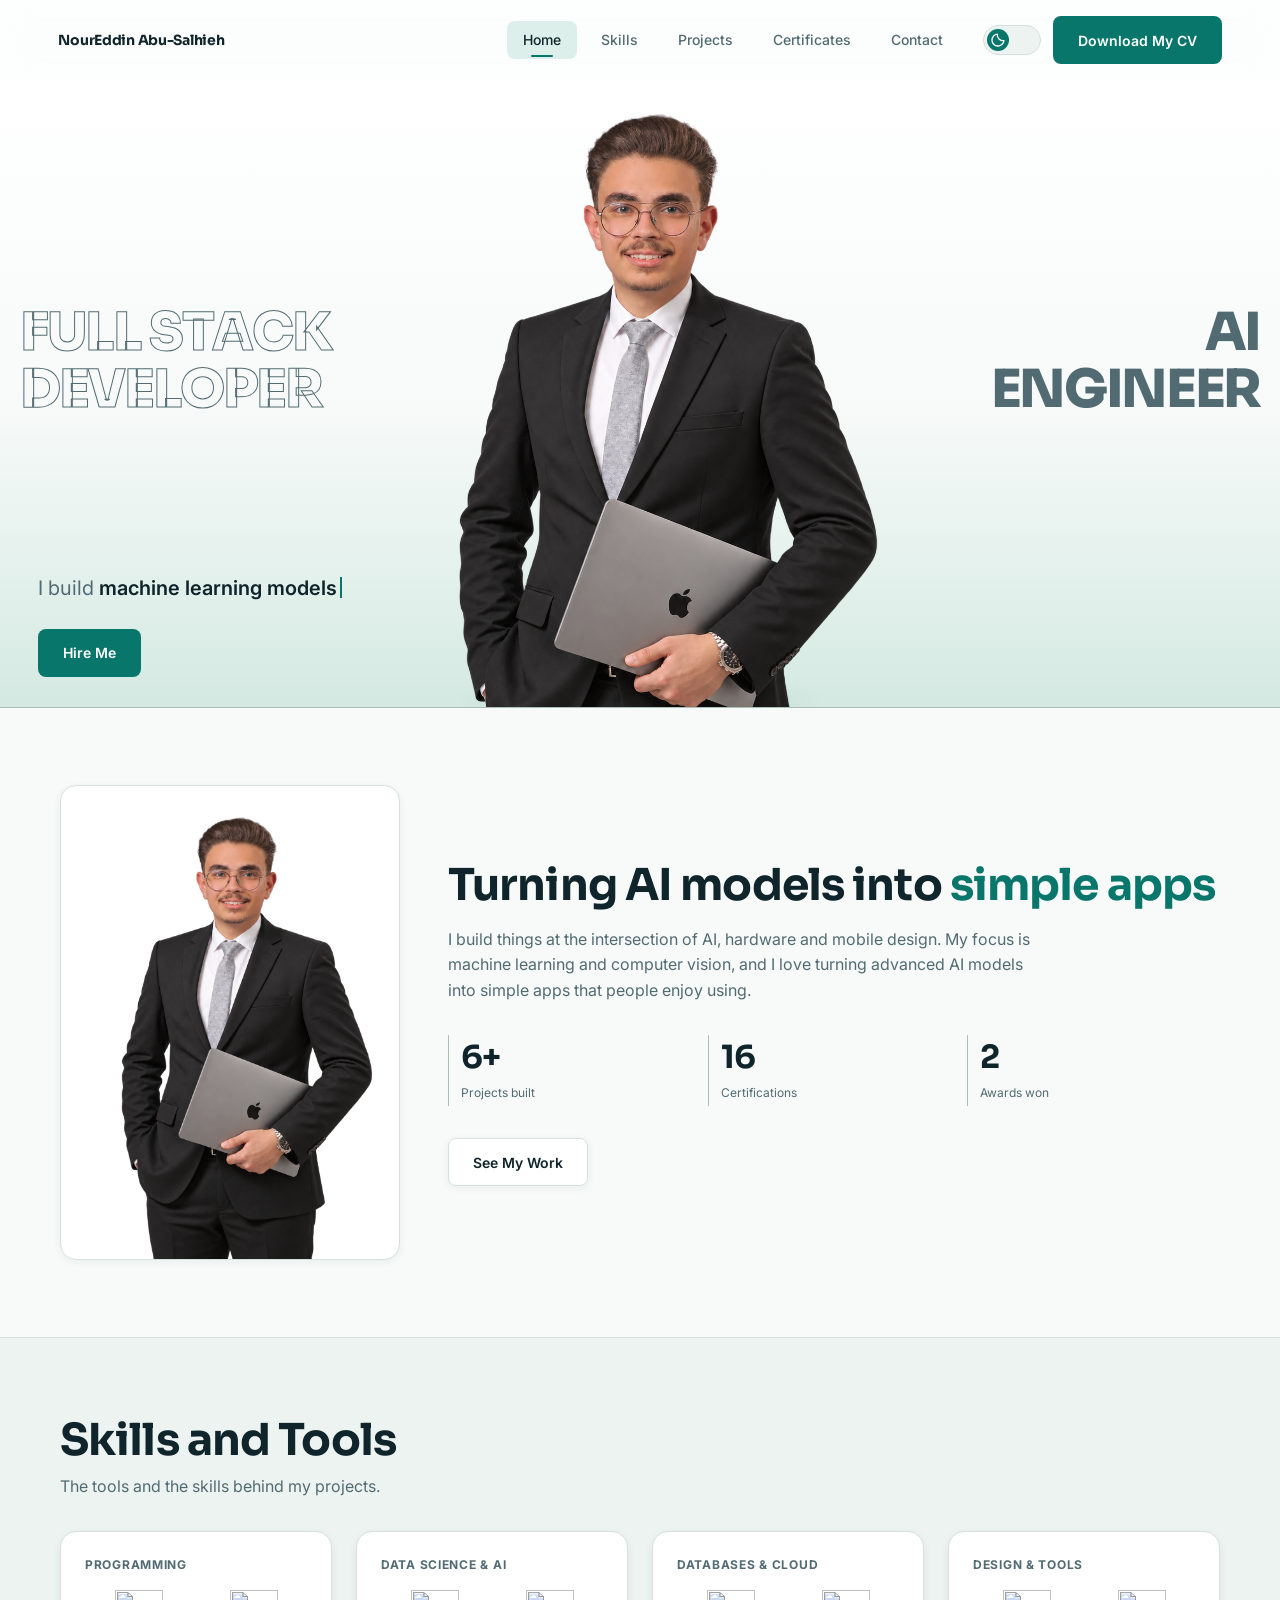
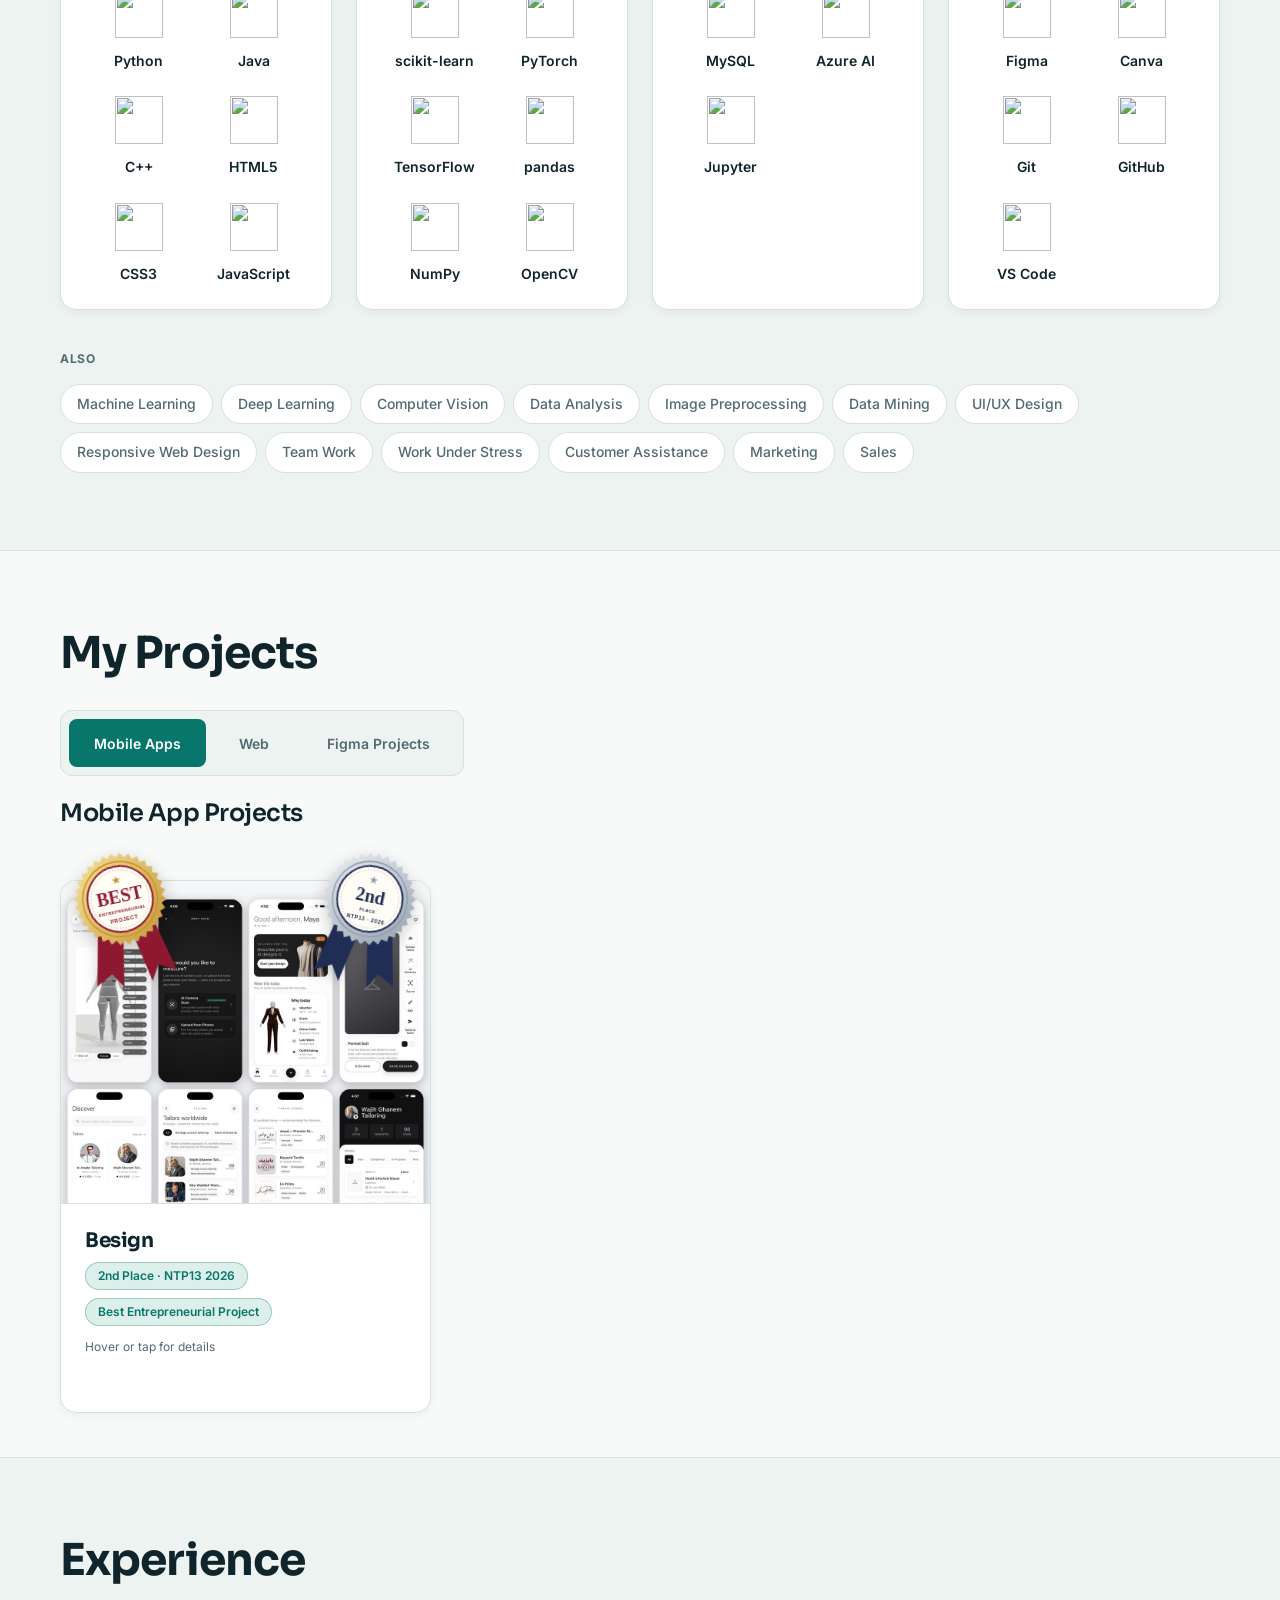
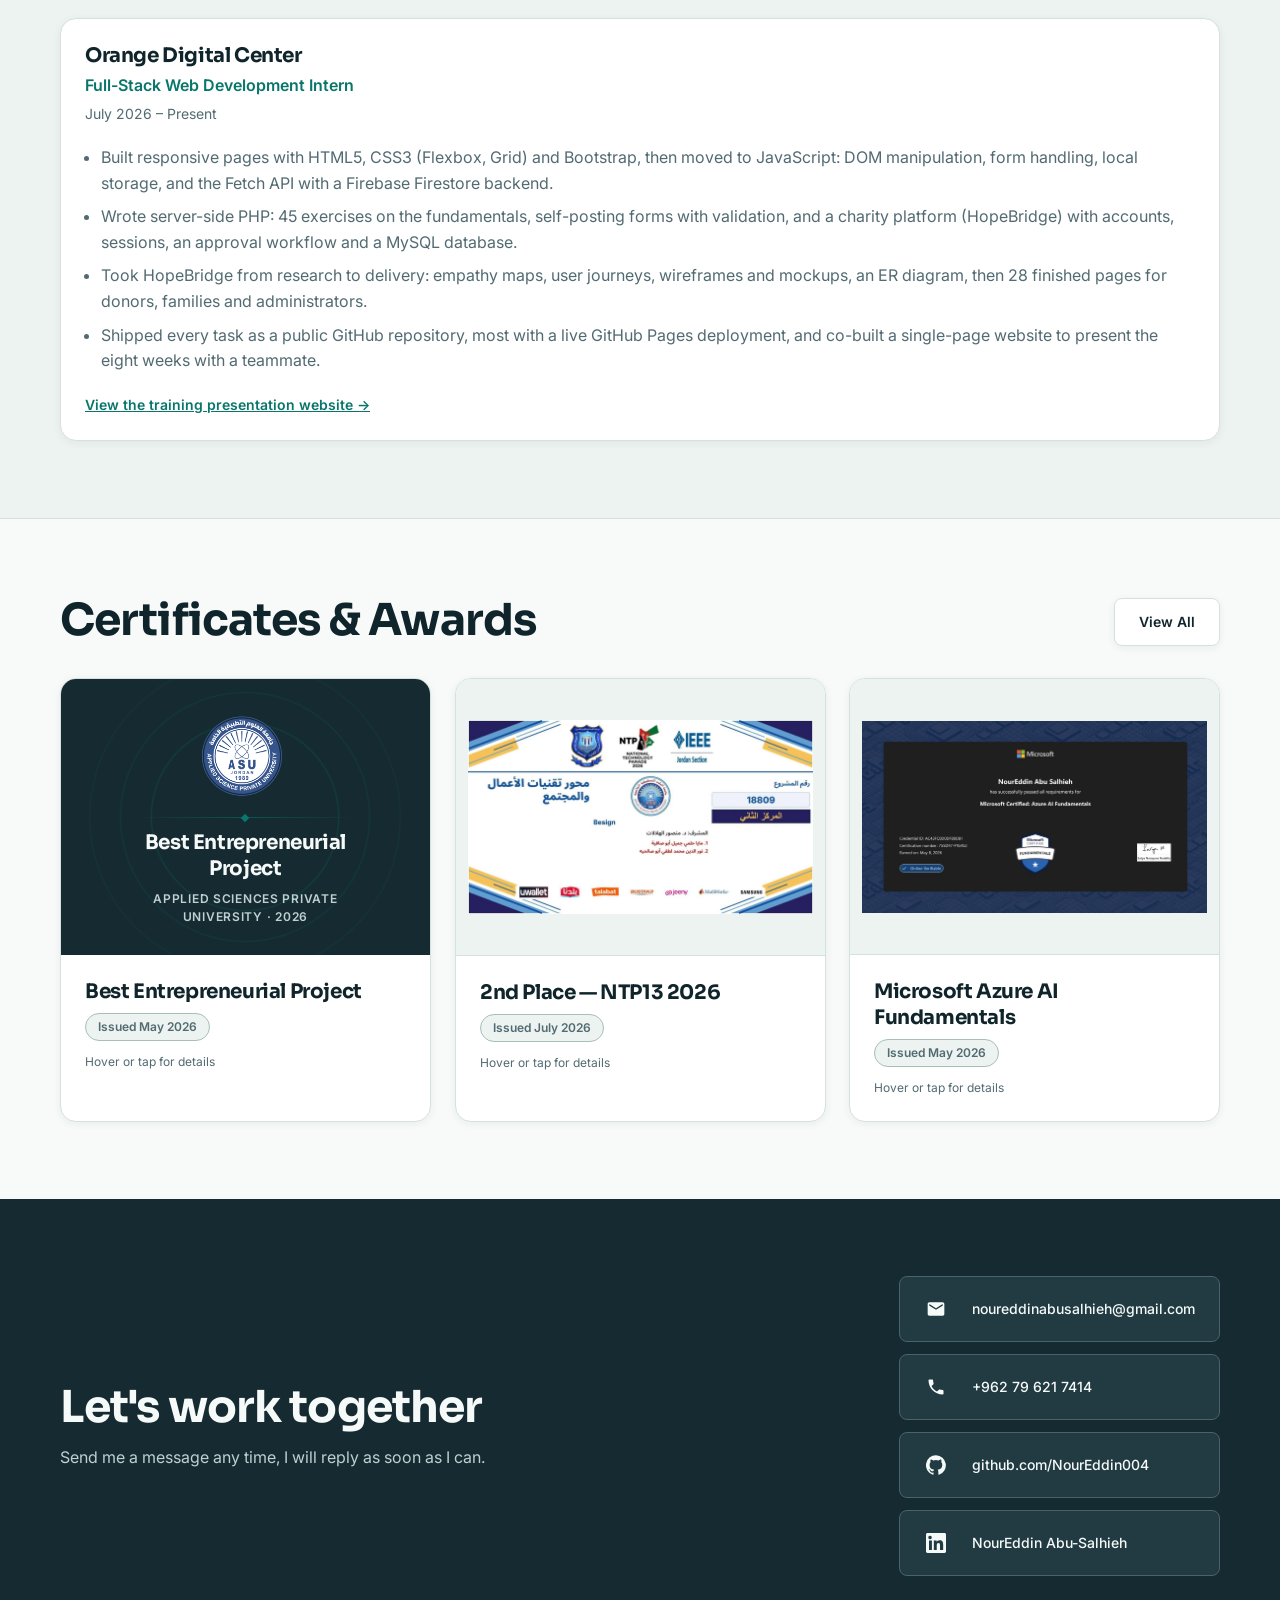
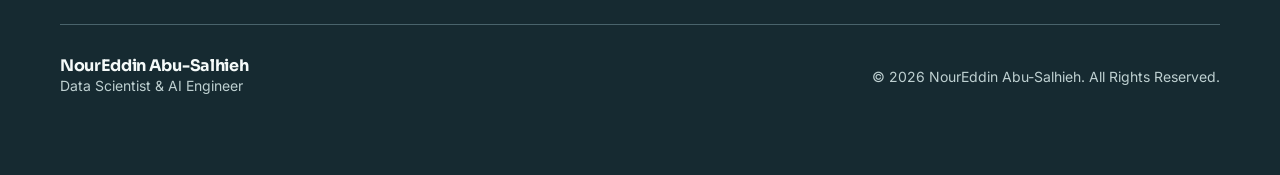
==== commit 31867d26: "Correct hero roles to Full Stack Developer and AI Engineer" ====
--- a/index.html
+++ b/index.html
@@ -25,7 +25,7 @@
     <link rel="stylesheet"
         href="https://fonts.googleapis.com/css2?family=Inter:wght@400;500;600;700&family=Sora:wght@600;700;800&display=swap">
 
-    <link rel="stylesheet" href="style.css?v=52">
+    <link rel="stylesheet" href="style.css?v=53">
 </head>
 
 <body>
@@ -121,14 +121,14 @@
                 <div class="hero-stage">
 
                     <h1 class="hero-backdrop">
-                        <span class="sr-only">NourEddin Abu-Salhieh &#8212; UX Designer and AI Engineer</span>
-                        <span class="hero-line hero-line--ux" aria-hidden="true">
-                            <span class="hero-word" data-split="0">UX</span>
-                            <span class="hero-word" data-split="2">Designer</span>
+                        <span class="sr-only">NourEddin Abu-Salhieh &#8212; Full Stack Developer and AI Engineer</span>
+                        <span class="hero-line hero-line--full-stack" aria-hidden="true">
+                            <span class="hero-word" data-split="0">Full Stack</span>
+                            <span class="hero-word" data-split="10">Developer</span>
                         </span>
                         <span class="hero-line hero-line--ai" aria-hidden="true">
-                            <span class="hero-word" data-split="10">AI</span>
-                            <span class="hero-word" data-split="12">Engineer</span>
+                            <span class="hero-word" data-split="19">AI</span>
+                            <span class="hero-word" data-split="21">Engineer</span>
                         </span>
                     </h1>
 
--- a/style.css
+++ b/style.css
@@ -58,6 +58,7 @@
     --text-hero: clamp(1.375rem, calc(5.8vw - .9375rem), 4.125rem);
     --text-hero-mobile: clamp(1.5625rem, 7.4vw, 2.75rem);
     --text-hero-landscape: clamp(1.375rem, calc(7.8vw - 1.125rem), 2rem);
+    --text-hero-fit: 16.8cqi; /* Fits the longest role line within its column. */
     --leading-body: 1.6;
     --leading-small: 1.5;
     --leading-card: 1.3;
@@ -648,18 +649,18 @@
 
 .hero-line {
     display: block;
+    container-type: inline-size;
     font-family: var(--font-display);
     grid-row: 1;
     font-size: var(--text-hero);
     font-weight: var(--weight-display);
     line-height: var(--leading-hero);
-    letter-spacing: var(--tracking-hero);
     text-transform: uppercase;
     white-space: nowrap;
     color: var(--muted);
 }
 
-.hero-line--ux {
+.hero-line--full-stack {
     grid-column: 1;
     text-align: left;
     color: transparent;
@@ -667,7 +668,11 @@
 }
 
 .hero-line--ai { grid-column: 3; text-align: right; }
-.hero-word { display: block; }
+.hero-word {
+    display: block;
+    font-size: min(1em, var(--text-hero-fit));
+    letter-spacing: var(--tracking-hero);
+}
 
 /* per-letter entrance */
 .hero-line .ltr {
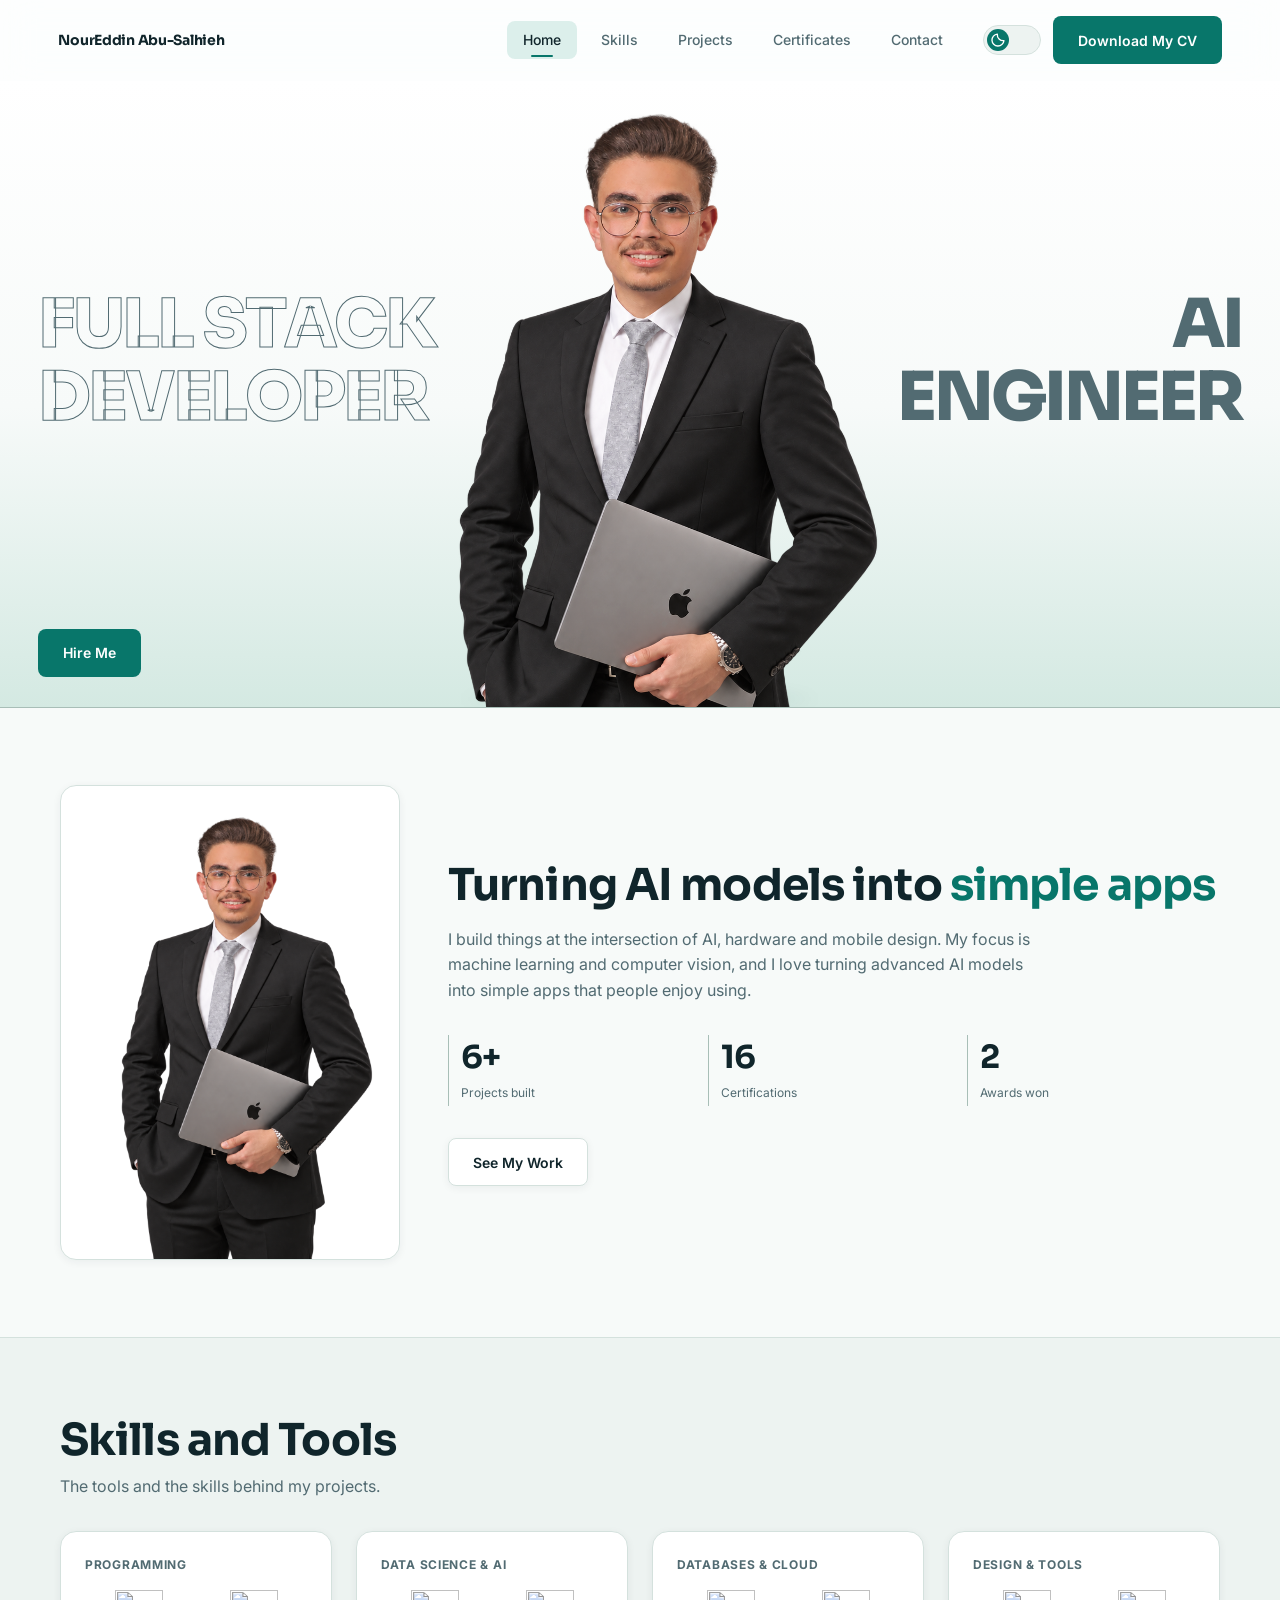
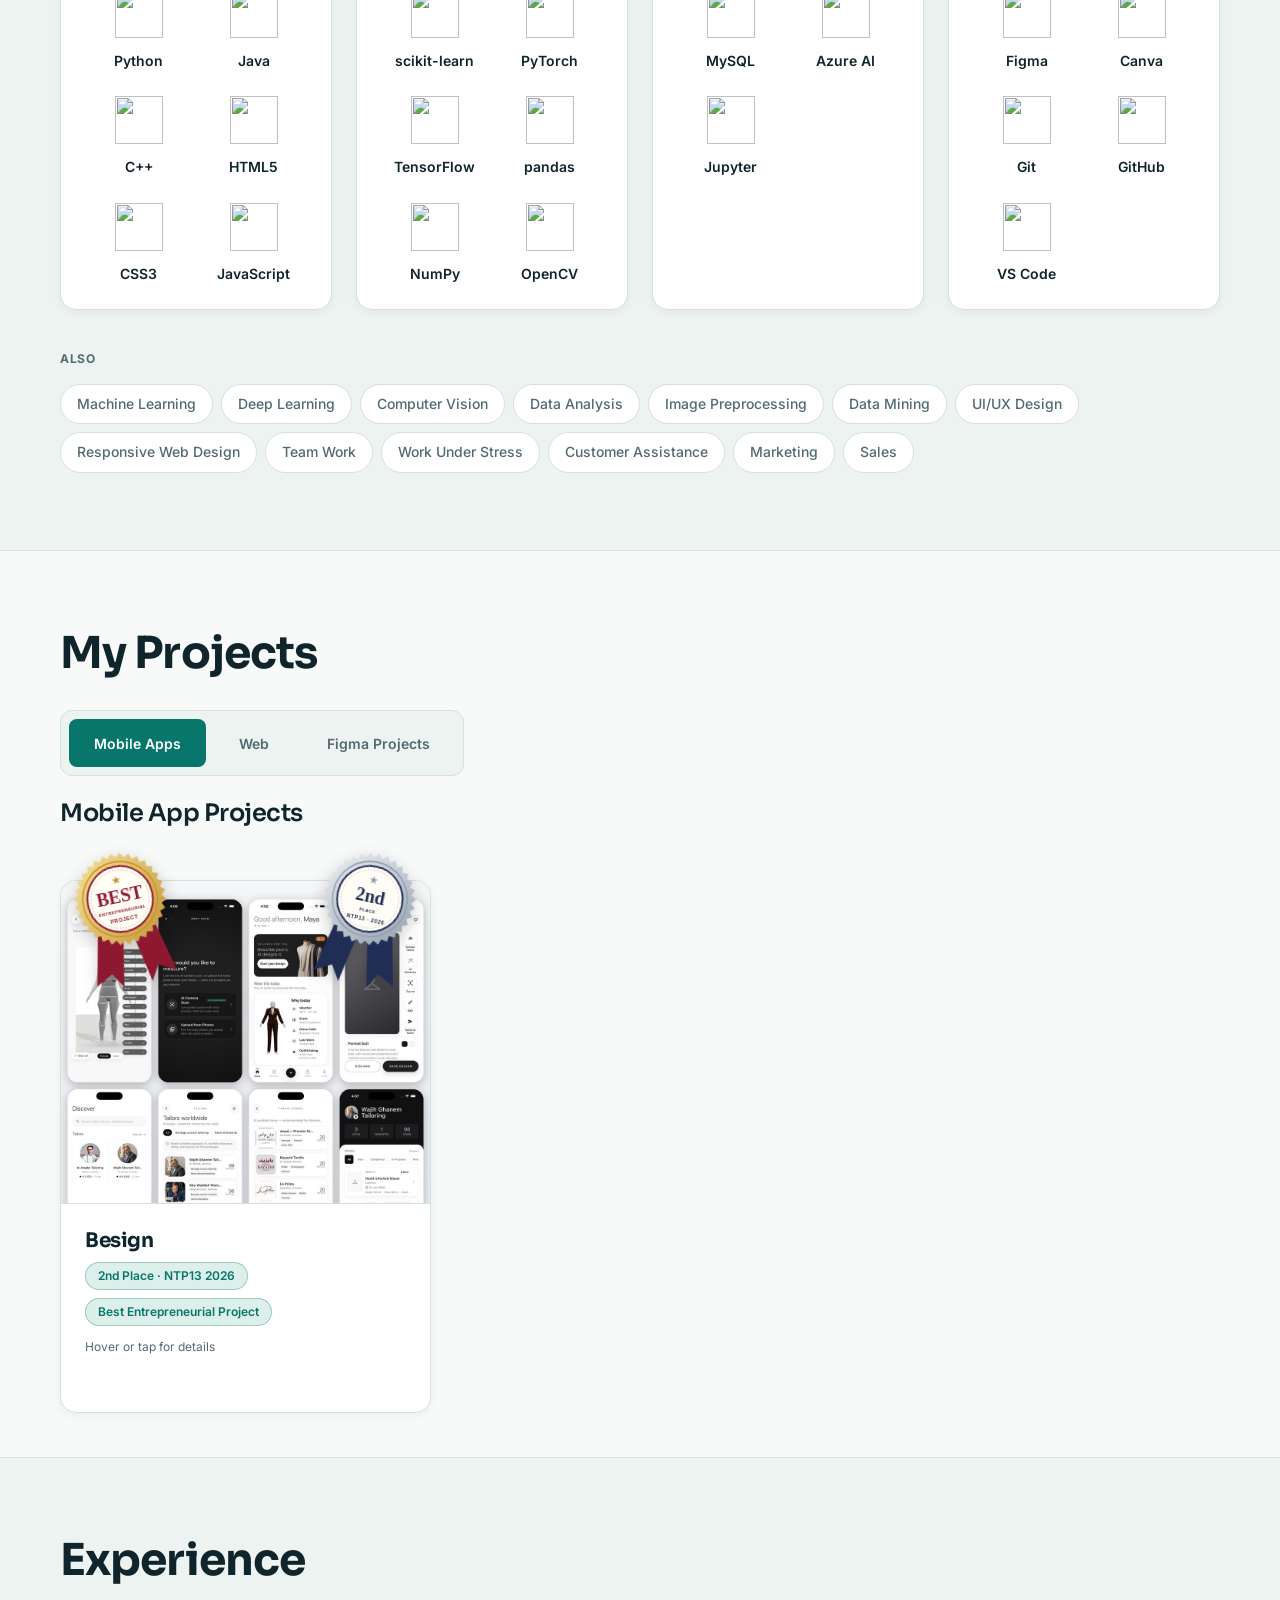
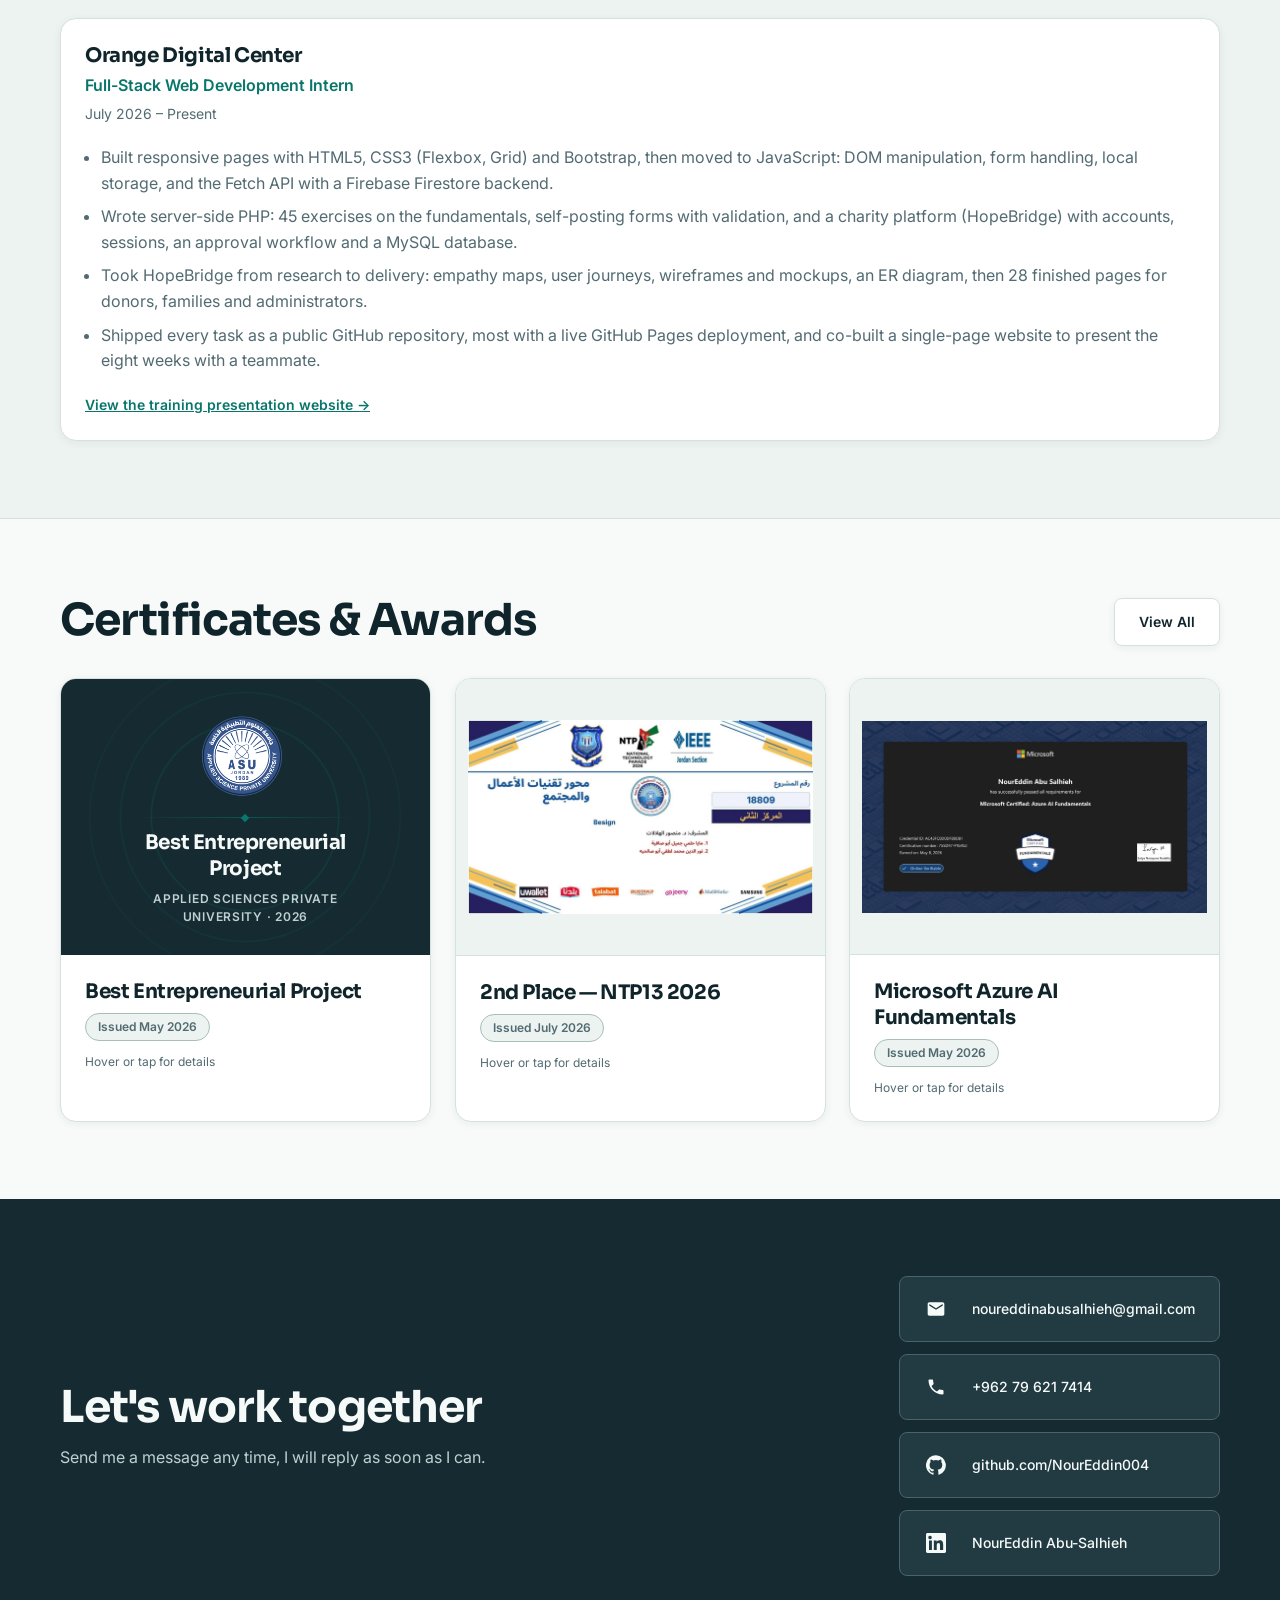
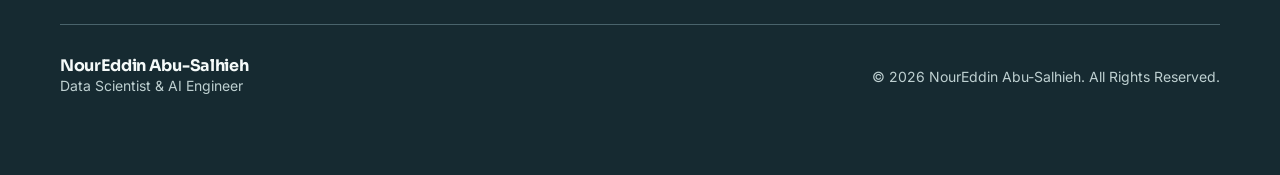
==== commit c0b28f28: "Enlarge hero role titles and remove rotating build caption" ====
--- a/index.html
+++ b/index.html
@@ -25,7 +25,7 @@
     <link rel="stylesheet"
         href="https://fonts.googleapis.com/css2?family=Inter:wght@400;500;600;700&family=Sora:wght@600;700;800&display=swap">
 
-    <link rel="stylesheet" href="style.css?v=53">
+    <link rel="stylesheet" href="style.css?v=54">
 </head>
 
 <body>
@@ -114,10 +114,6 @@
 
             <div class="hero-band">
 
-                <p class="typed-wrap reveal">
-                    I build <span class="typed" data-typed='["machine learning models","computer vision systems","AI powered products","interfaces people enjoy"]'></span><span class="caret"></span>
-                </p>
-
                 <div class="hero-stage">
 
                     <h1 class="hero-backdrop">
@@ -757,7 +753,7 @@
     </button>
 
     <script src="project-tabs.js?v=1"></script>
-    <script src="main.js?v=33"></script>
+    <script src="main.js?v=34"></script>
 
 </body>
 
--- a/style.css
+++ b/style.css
@@ -55,9 +55,9 @@
     --text-stat: 2rem;
     --text-section: clamp(1.75rem, 4vw, 2.75rem);
     --text-page: clamp(2.25rem, 6vw, 4rem);
-    --text-hero: clamp(1.375rem, calc(5.8vw - .9375rem), 4.125rem);
-    --text-hero-mobile: clamp(1.5625rem, 7.4vw, 2.75rem);
-    --text-hero-landscape: clamp(1.375rem, calc(7.8vw - 1.125rem), 2rem);
+    --text-hero: clamp(2rem, 6.5vw, 6rem);
+    --text-hero-mobile: clamp(2rem, 9vw, 3rem);
+    --text-hero-landscape: clamp(1.5rem, 6vw, 2.5rem);
     --text-hero-fit: 16.8cqi; /* Fits the longest role line within its column. */
     --leading-body: 1.6;
     --leading-small: 1.5;
@@ -533,46 +533,13 @@
 
 .hero-band {
     position: relative;
-    padding: clamp(var(--space-4), 2.2vw, var(--space-8)) var(--space-5) 0;
+    padding: clamp(var(--space-4), 2.2vw, var(--space-8)) var(--section-gutter) 0;
     text-align: center;
 
     background: var(--hero-band);
     border-bottom: 1px solid var(--hero-edge);
     overflow: hidden;
 }
-
-/* Typed line sits above the call to action inside the portrait band. */
-.typed-wrap {
-    position: absolute;
-    z-index: 4;
-    left: clamp(18px, 3vw, 40px);
-    bottom: 102px;
-
-    width: min(24vw, 340px);
-    margin: 0;
-
-    min-height: 1.6em;
-    font-size: var(--text-card);
-    line-height: var(--leading-small);
-    color: var(--muted);
-    text-align: left;
-    text-wrap: balance;
-}
-
-.typed { color: var(--ink); font-weight: var(--weight-semibold); }
-
-.caret {
-    display: inline-block;
-    width: 2px;
-    height: 1.05em;
-    margin-left: 3px;
-    vertical-align: -0.15em;
-    background: var(--accent);
-    animation: blink 1s steps(1) infinite;
-}
-
-@keyframes blink { 50% { opacity: 0; } }
-
 
 /* --- stage: roles on either side of the centered portrait --- */
 
@@ -590,7 +557,7 @@
 
     position: relative;
     display: block;
-    width: min(100%, 1360px);
+    width: min(100%, 1520px);
     margin: 0 auto;
 }
 
@@ -632,7 +599,7 @@
     filter: blur(7px);
 }
 
-/* The center column reserves the portrait's full width for clear role labels. */
+/* Use the transparent margins of the portrait for larger role headings. */
 .hero-backdrop {
     position: absolute;
     z-index: 1;
@@ -640,8 +607,8 @@
     transform: translateY(-50%);
 
     display: grid;
-    grid-template-columns: minmax(0, 1fr) var(--figure-w) minmax(0, 1fr);
-    column-gap: clamp(var(--space-3), 2vw, var(--space-8));
+    grid-template-columns: minmax(0, 1fr) calc(var(--figure-w) * .65) minmax(0, 1fr);
+    column-gap: var(--space-4);
     align-items: center;
 
     pointer-events: none;
@@ -1064,19 +1031,6 @@
     .theme-label { display: block; font-size: var(--text-sm); font-weight: var(--weight-medium); color: var(--muted); }
 }
 
-@media (max-width: 1200px), (max-height: 600px) {
-    .hero-stage { --hero-reserve: 180px; }
-    /* Give the caption its own space on narrow or short screens. */
-    .typed-wrap {
-        position: relative;
-        left: auto;
-        bottom: auto;
-        width: auto;
-        margin: 0 0 var(--space-4);
-        text-align: left;
-    }
-}
-
 @media (max-width: 760px) {
     /* A soft fade keeps the corner controls readable over the lower suit. */
     .hero-band::after {
@@ -1098,16 +1052,19 @@
 
 
     .hero-stage { --hero-reserve: 280px; --figure-w: min(clamp(230px, 74vw, 400px), var(--figure-cap)); }
-    /* Keep the roles left and right above the portrait on narrow screens. */
+    /* Stagger the larger roles above the portrait when side-by-side space is limited. */
     .hero-backdrop {
         position: relative;
         inset: auto;
         transform: none;
-        grid-template-columns: repeat(2, minmax(0, 1fr));
+        grid-template-columns: minmax(0, 1fr);
+        row-gap: var(--space-3);
         margin-bottom: var(--space-4);
     }
     .hero-line { font-size: var(--text-hero-mobile); }
-    .hero-line--ai { grid-column: 2; }
+    .hero-line--ai { grid-column: 1; grid-row: 2; }
+    .hero-line--ai .hero-word { display: inline; }
+    .hero-line--ai .hero-word + .hero-word { margin-left: .2em; }
 
     .about { flex-direction: column; }
     .about-media { width: min(300px, 82%); }
@@ -1128,11 +1085,14 @@
         position: absolute;
         inset: 30% 0 auto;
         transform: translateY(-50%);
-        grid-template-columns: minmax(0, 1fr) var(--figure-w) minmax(0, 1fr);
+        grid-template-columns: minmax(0, 1fr) calc(var(--figure-w) * .65) minmax(0, 1fr);
         margin-bottom: 0;
     }
     .hero-line { font-size: var(--text-hero-landscape); }
-    .hero-line--ai { grid-column: 3; }
+    .hero-line--ai { grid-column: 3; grid-row: 1; }
+    .hero-line--ai .hero-word { display: block; }
+    .hero-line--ai .hero-word + .hero-word { margin-left: 0; }
+    .hero-backdrop { row-gap: 0; }
     .hero-band::after { display: none; }
 }
 
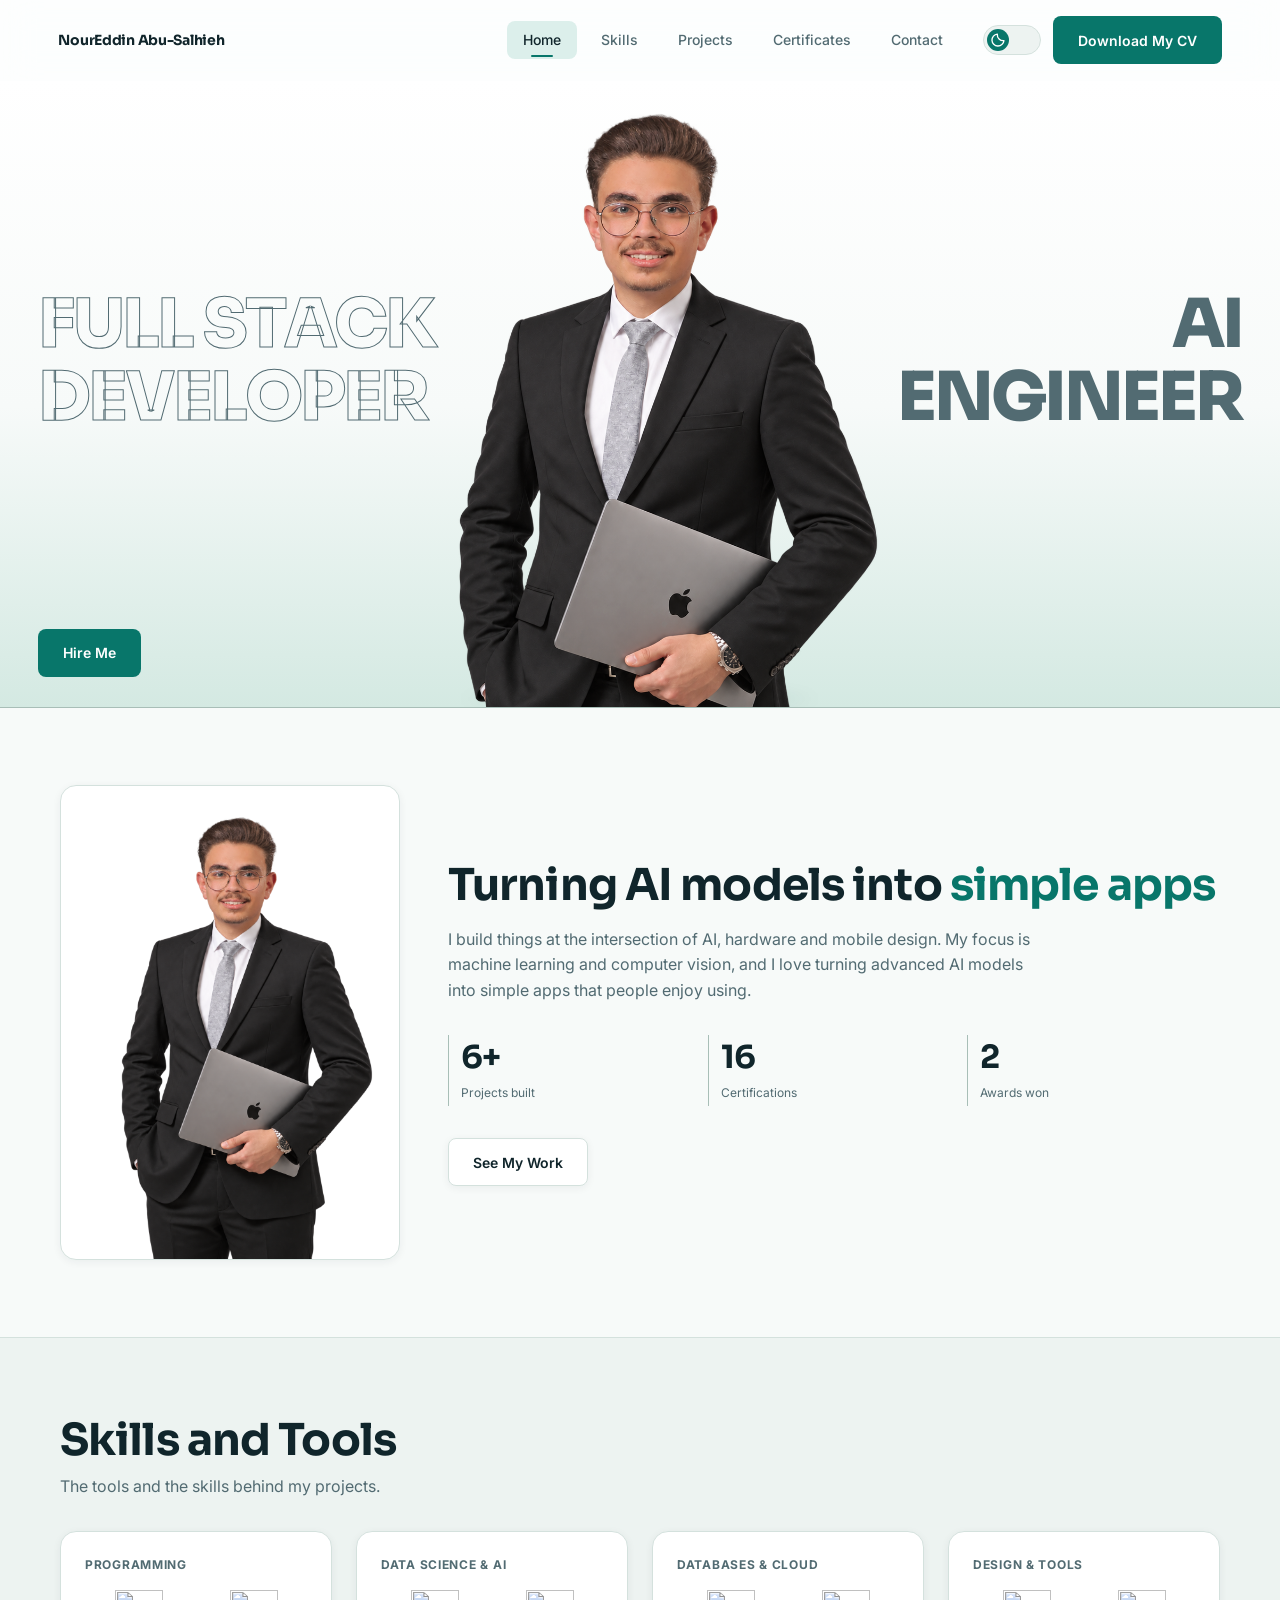
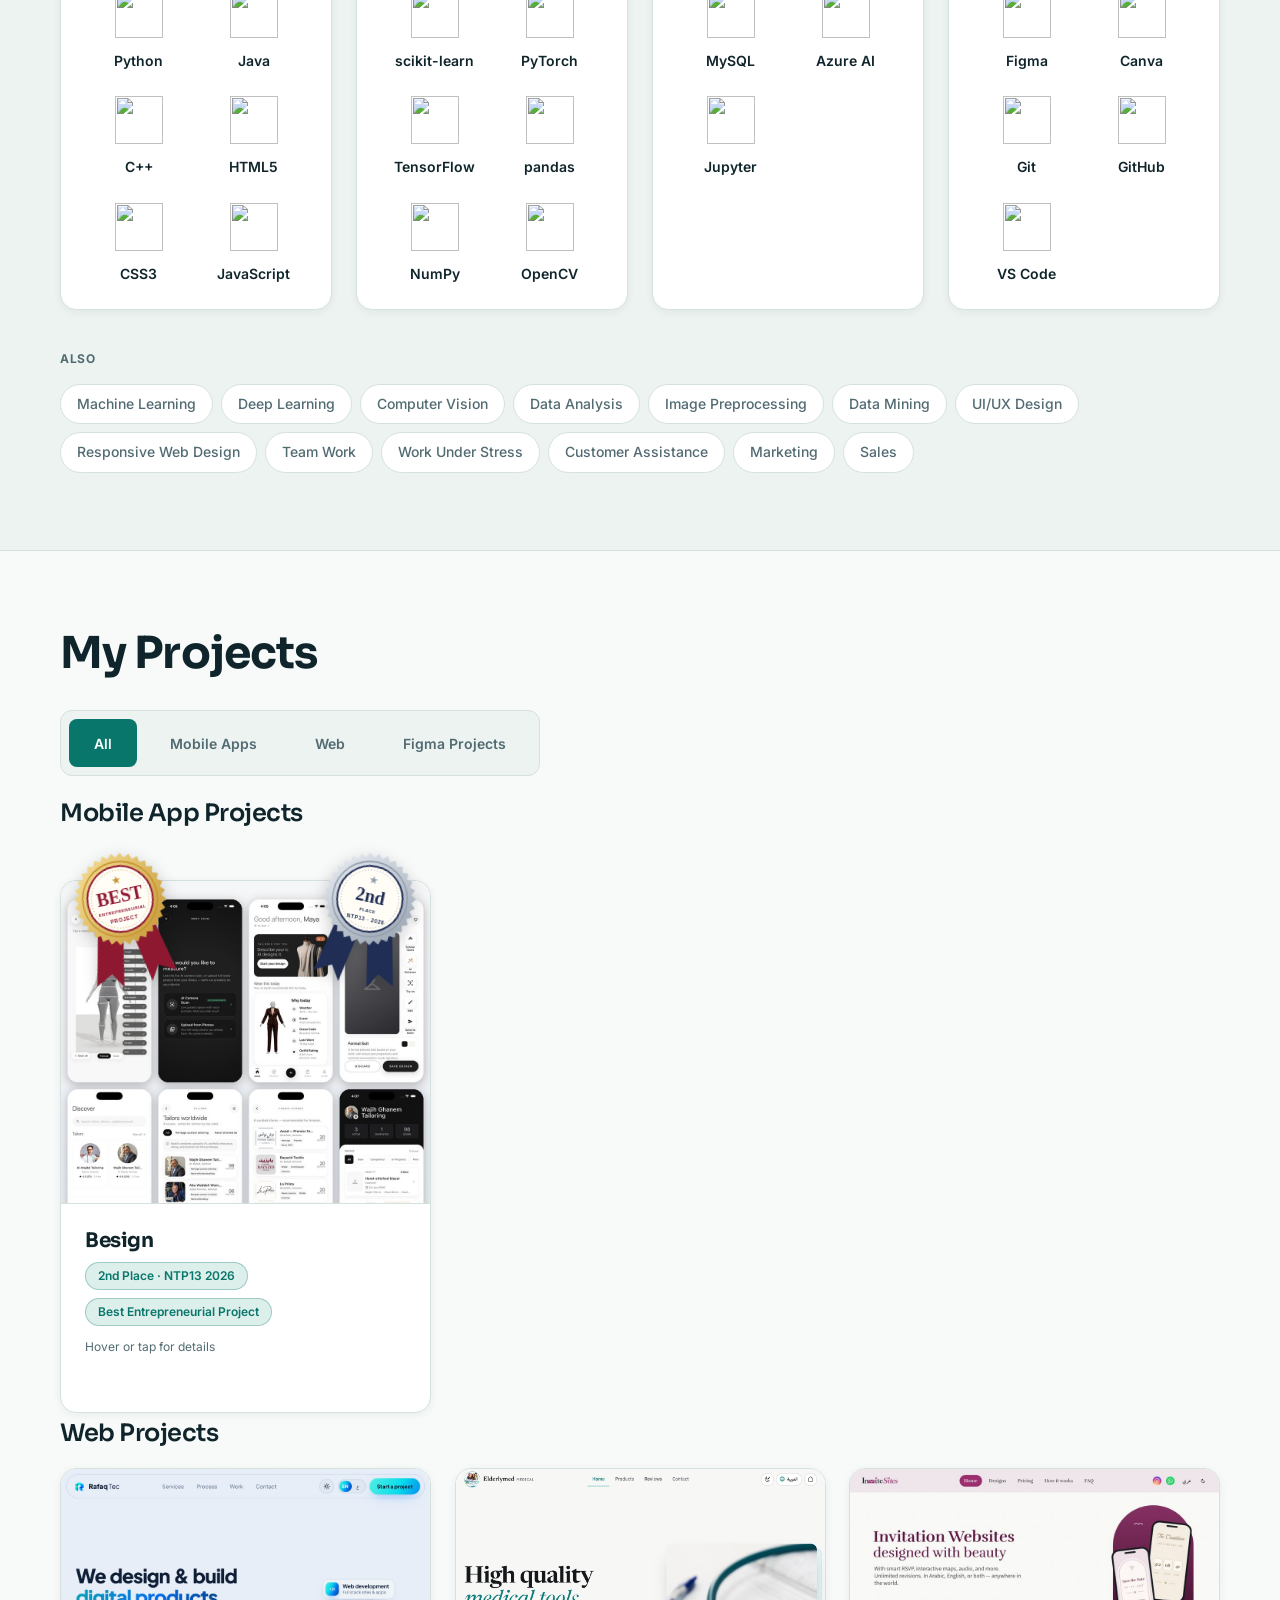
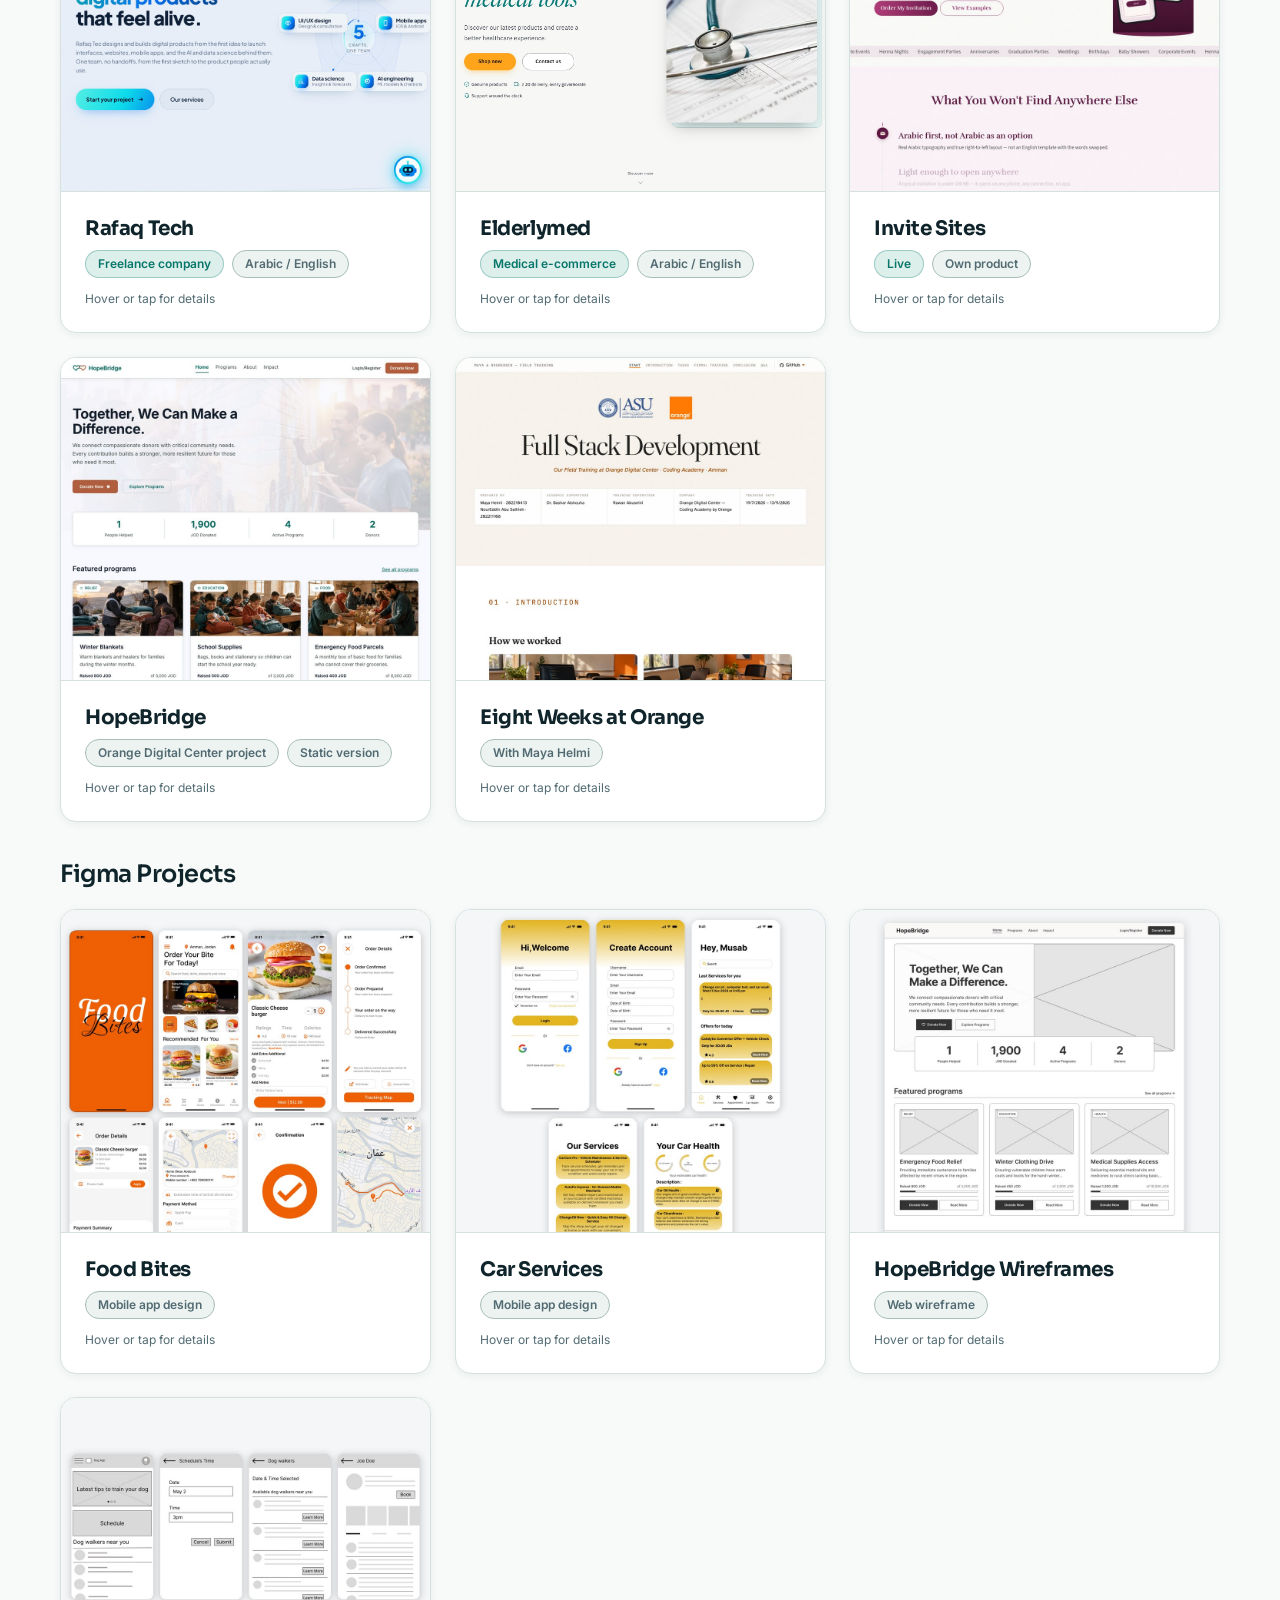
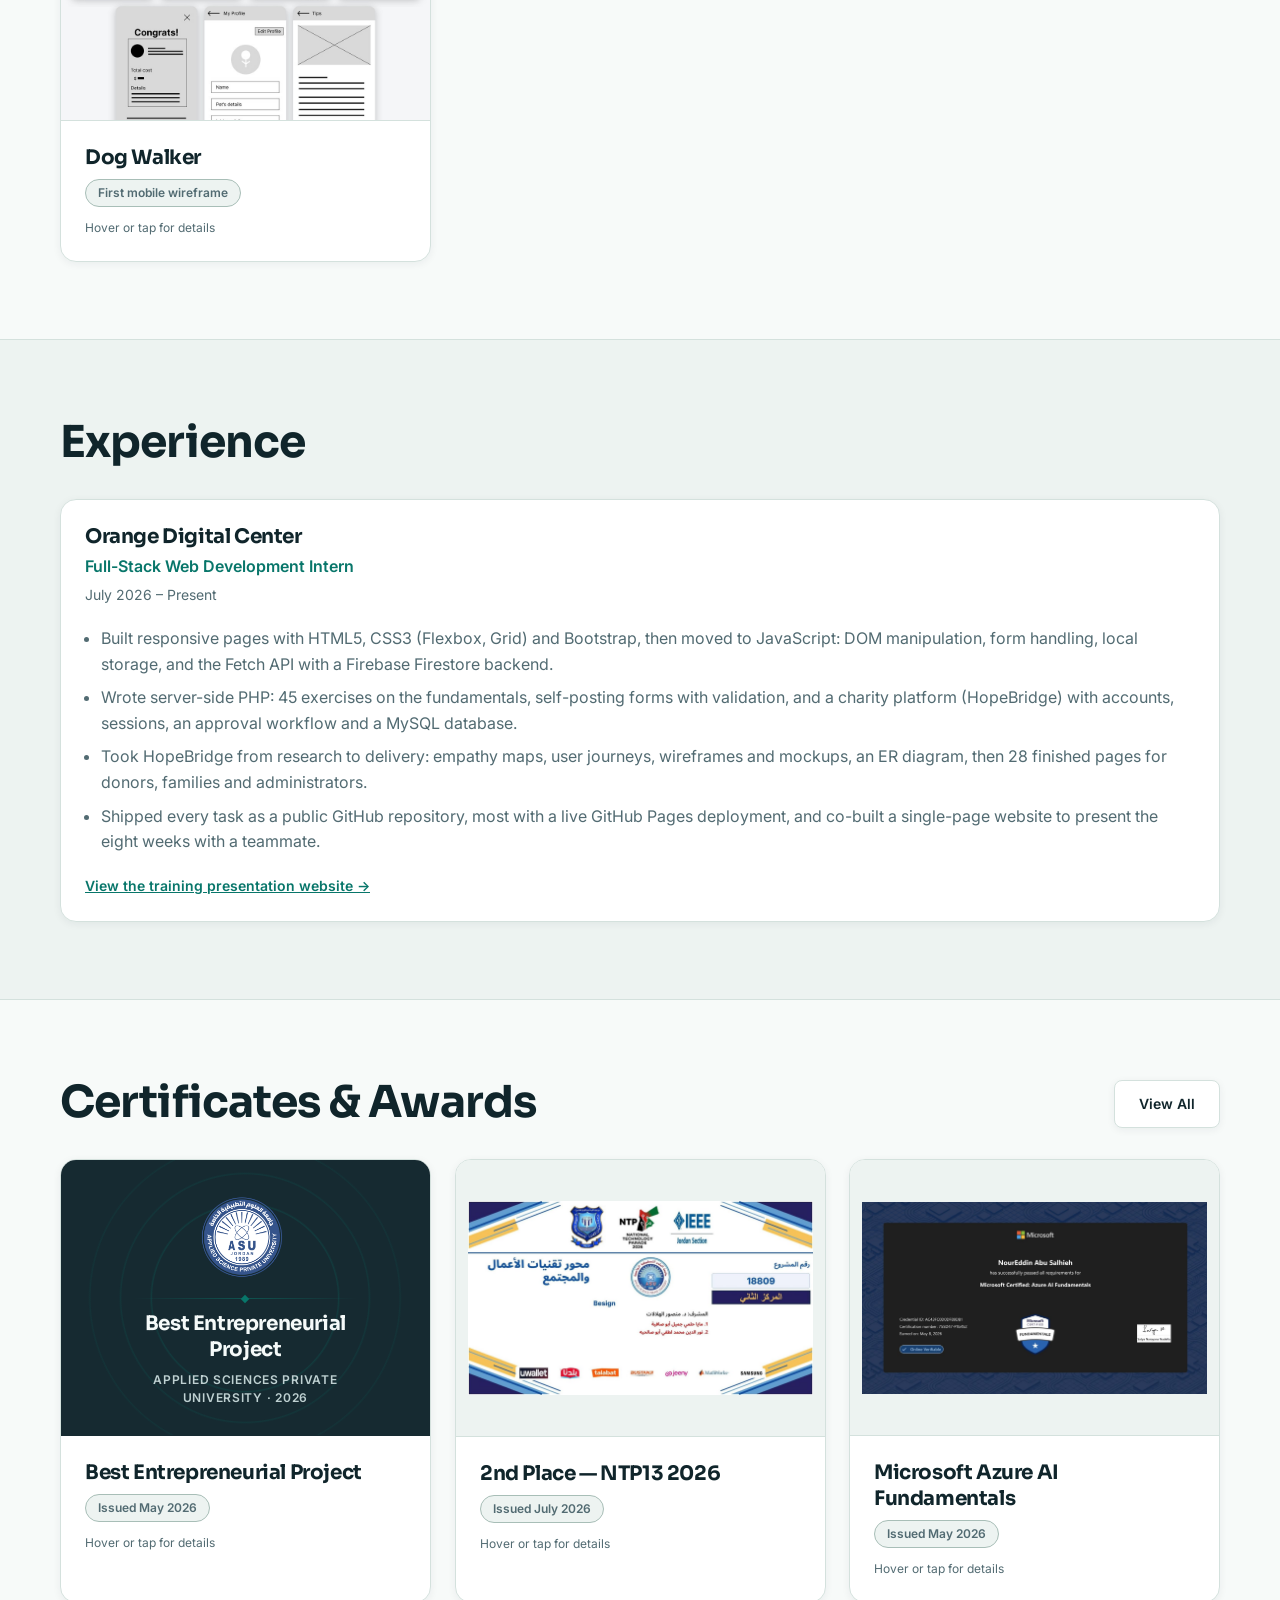
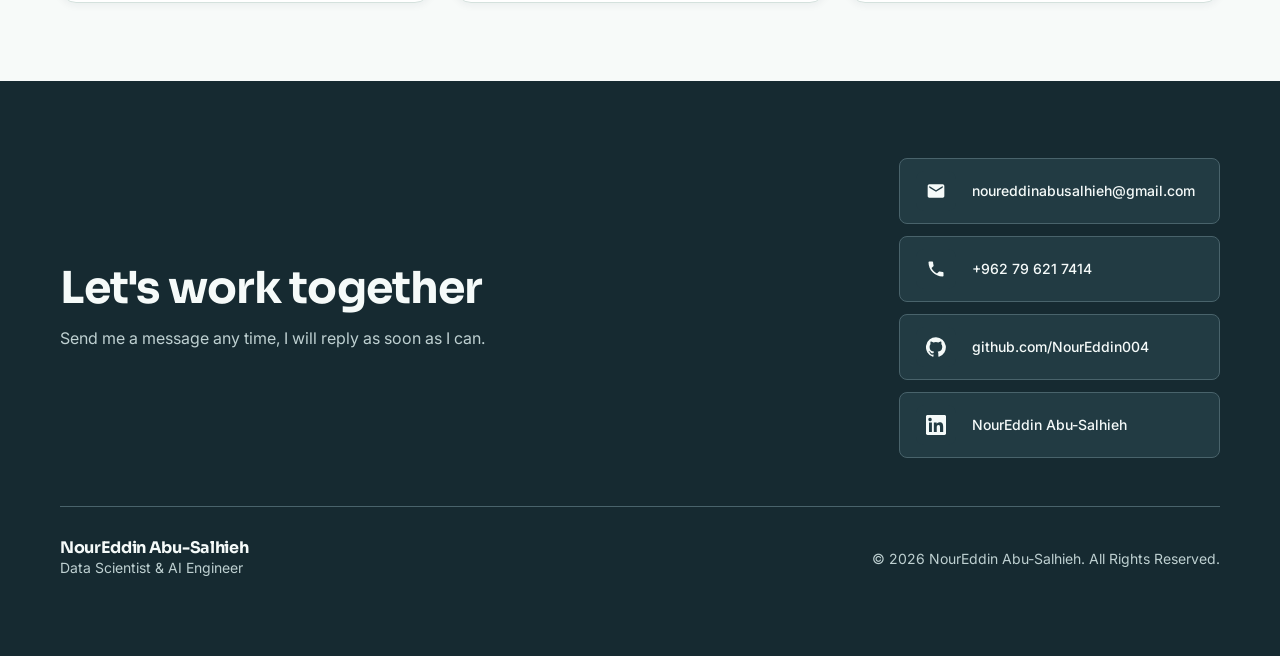
==== commit 26759878: "Add default All category to project filters" ====
--- a/index.html
+++ b/index.html
@@ -25,7 +25,7 @@
     <link rel="stylesheet"
         href="https://fonts.googleapis.com/css2?family=Inter:wght@400;500;600;700&family=Sora:wght@600;700;800&display=swap">
 
-    <link rel="stylesheet" href="style.css?v=54">
+    <link rel="stylesheet" href="style.css?v=55">
 </head>
 
 <body>
@@ -272,12 +272,14 @@
             </div>
 
             <div class="project-tabs" role="tablist" aria-label="Project categories" hidden>
-                <button type="button" class="project-tab" id="project-tab-apps" role="tab" aria-controls="project-panel-apps" aria-selected="true" tabindex="0">Mobile Apps</button>
-                <button type="button" class="project-tab" id="project-tab-web" role="tab" aria-controls="project-panel-web" aria-selected="false" tabindex="-1">Web</button>
-                <button type="button" class="project-tab" id="project-tab-figma" role="tab" aria-controls="project-panel-figma" aria-selected="false" tabindex="-1">Figma Projects</button>
-            </div>
-
-            <div class="project-panel" id="project-panel-apps" role="tabpanel" aria-labelledby="project-tab-apps" tabindex="0">
+                <button type="button" class="project-tab" id="project-tab-all" data-category="all" role="tab" aria-controls="project-results" aria-selected="true" tabindex="0">All</button>
+                <button type="button" class="project-tab" id="project-tab-apps" data-category="apps" role="tab" aria-controls="project-results" aria-selected="false" tabindex="-1">Mobile Apps</button>
+                <button type="button" class="project-tab" id="project-tab-web" data-category="web" role="tab" aria-controls="project-results" aria-selected="false" tabindex="-1">Web</button>
+                <button type="button" class="project-tab" id="project-tab-figma" data-category="figma" role="tab" aria-controls="project-results" aria-selected="false" tabindex="-1">Figma Projects</button>
+            </div>
+
+            <div id="project-results" role="tabpanel" aria-labelledby="project-tab-all" tabindex="0">
+            <div class="project-panel" id="project-panel-apps">
             <h3 class="subsection-title reveal" id="apps">Mobile App Projects</h3>
 
             <div class="proj-grid">
@@ -317,7 +319,7 @@
             </div>
             </div>
 
-            <div class="project-panel" id="project-panel-web" role="tabpanel" aria-labelledby="project-tab-web" tabindex="0">
+            <div class="project-panel" id="project-panel-web">
             <h3 class="subsection-title reveal" id="web">Web Projects</h3>
 
             <div class="proj-grid">
@@ -446,7 +448,7 @@
             </div>
             </div>
 
-            <div class="project-panel" id="project-panel-figma" role="tabpanel" aria-labelledby="project-tab-figma" tabindex="0">
+            <div class="project-panel" id="project-panel-figma">
             <h3 class="subsection-title reveal" id="figma">Figma Projects</h3>
 
             <div class="proj-grid">
@@ -580,6 +582,7 @@
           </div>
         </article>
 
+            </div>
             </div>
             </div>
 
@@ -752,7 +755,7 @@
         <svg viewBox="0 0 24 24" aria-hidden="true"><use href="#i-arrow-up"></use></svg>
     </button>
 
-    <script src="project-tabs.js?v=1"></script>
+    <script src="project-tabs.js?v=2"></script>
     <script src="main.js?v=34"></script>
 
 </body>
--- a/style.css
+++ b/style.css
@@ -1184,8 +1184,12 @@
 .project-panel[hidden] + .project-panel { margin-top: 0; }
 
 @media (max-width: 620px) {
-    .project-tabs { width: 100%; }
-    .project-tab { flex: 1 1 auto; padding-inline: var(--space-3); }
+    .project-tabs {
+        display: grid;
+        grid-template-columns: repeat(2, minmax(0, 1fr));
+        width: 100%;
+    }
+    .project-tab { padding-inline: var(--space-3); }
 }
 
 /* auto-fill keeps the cards at a readable size and lets the row count follow
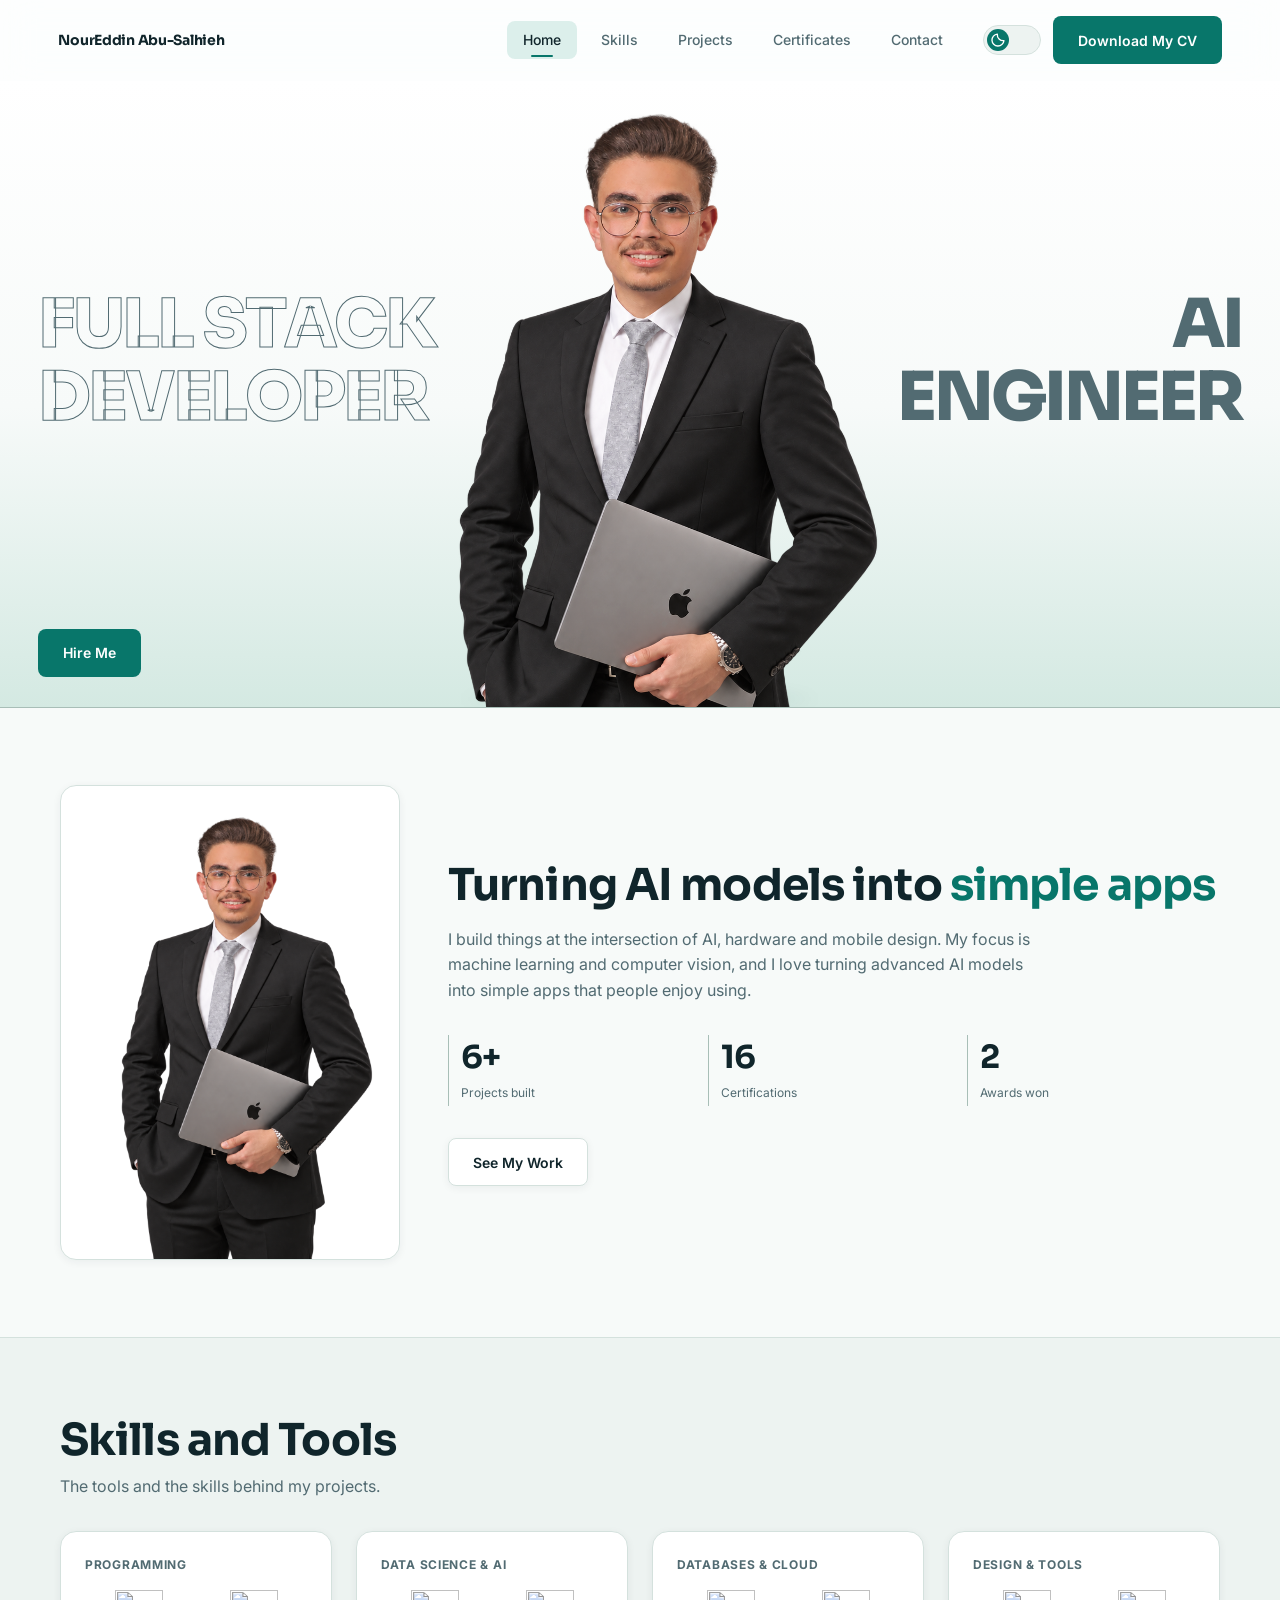
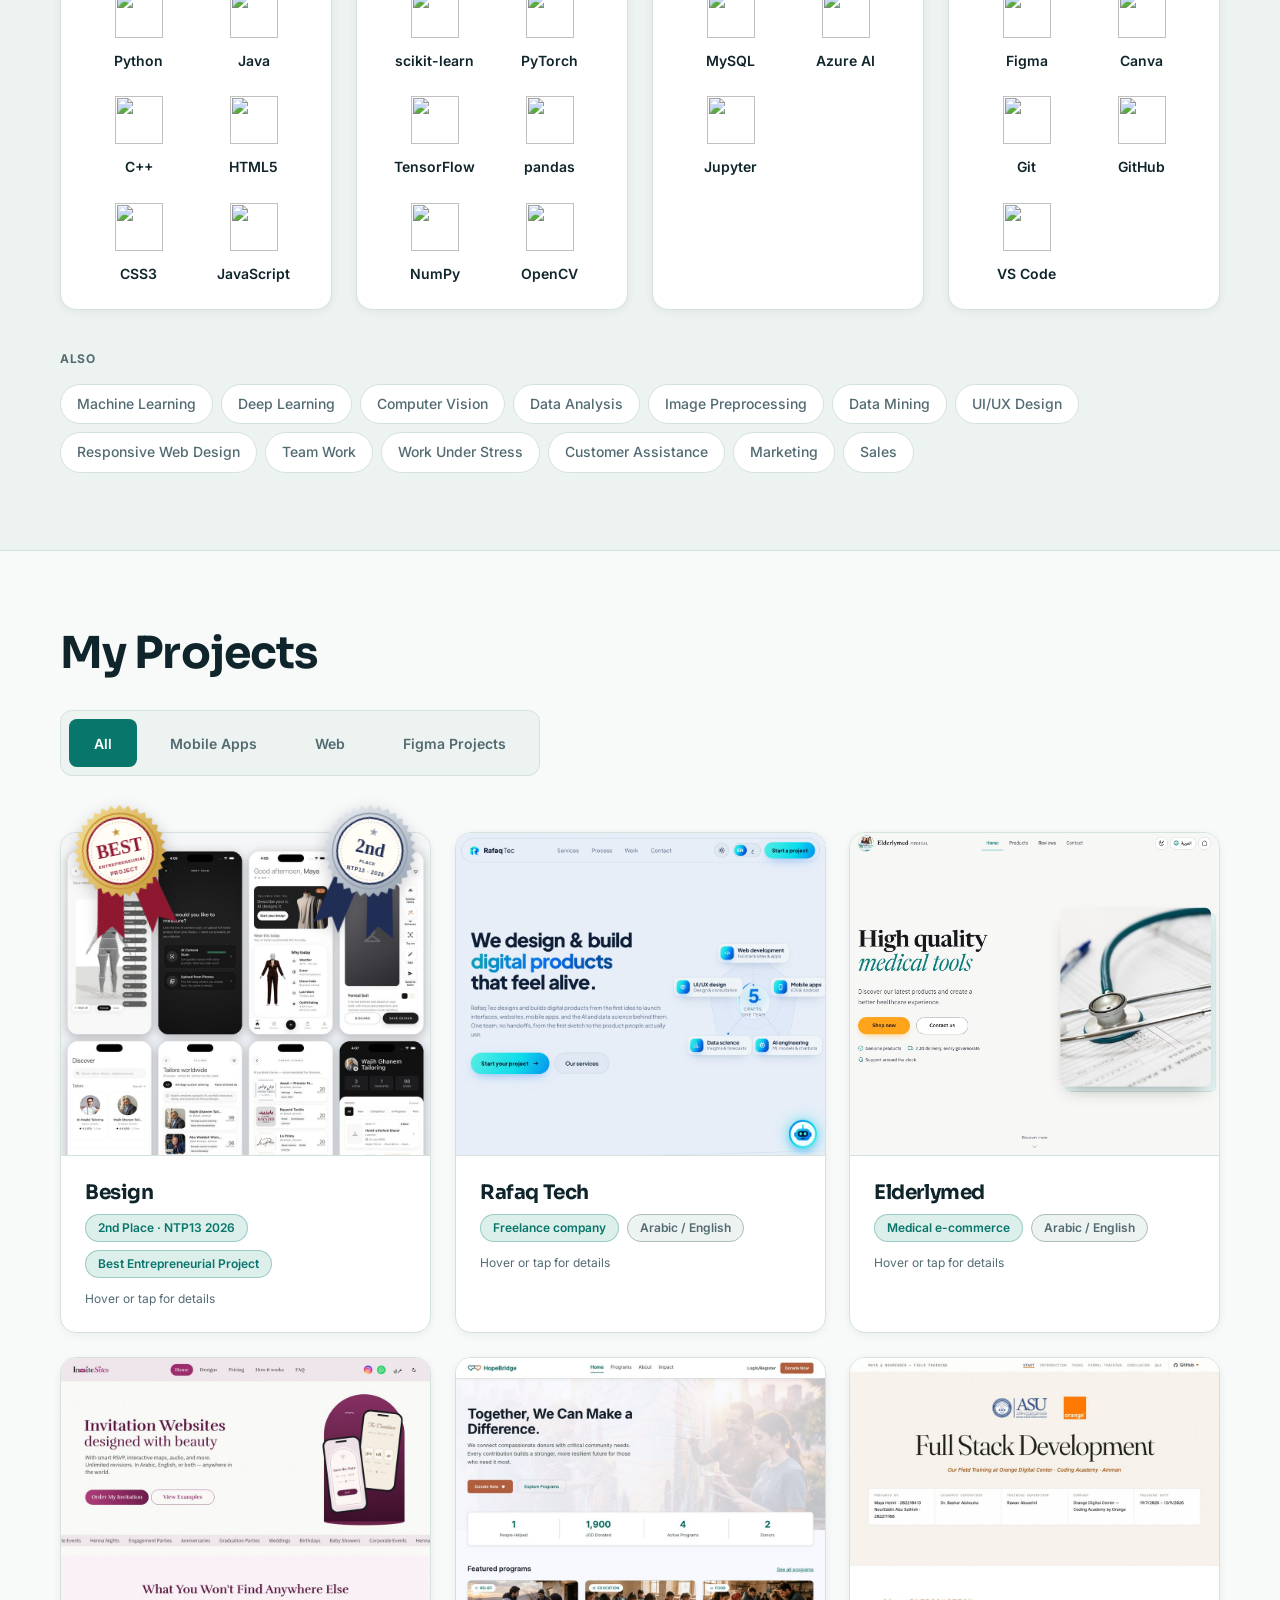
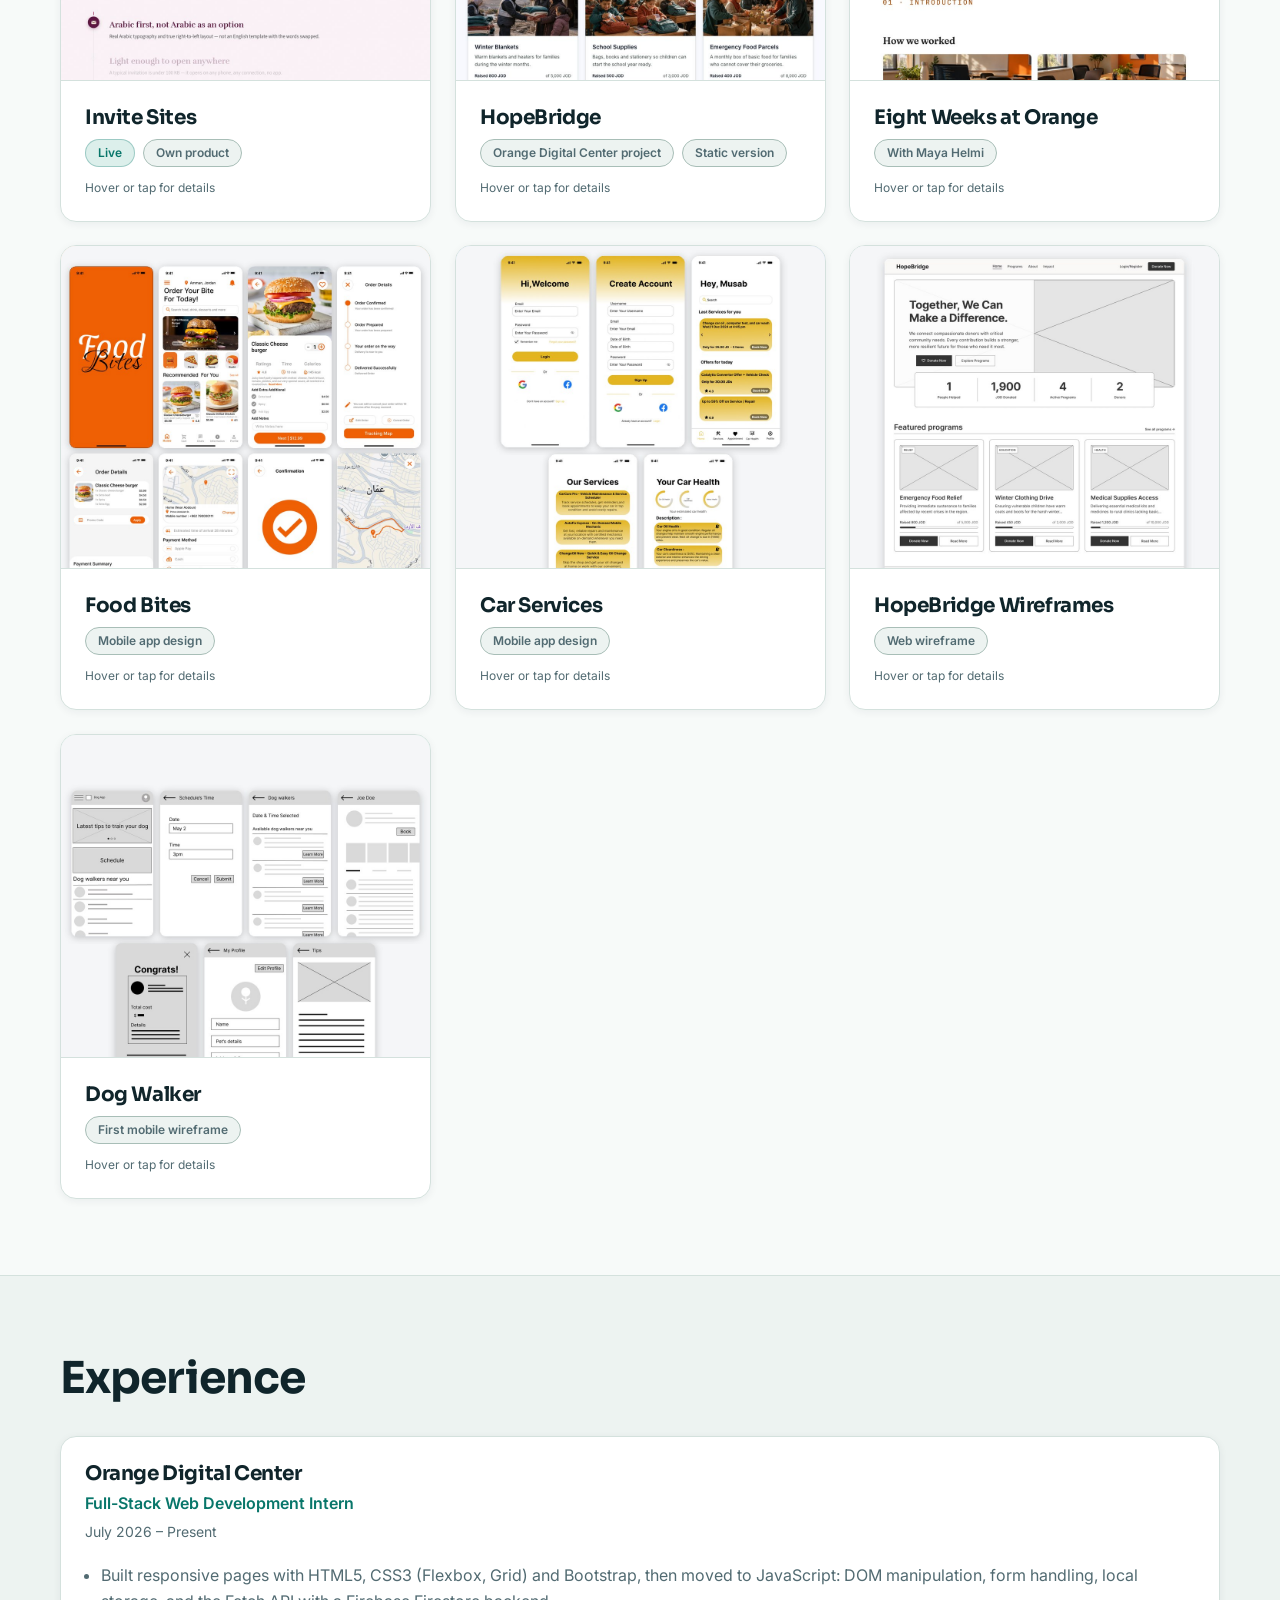
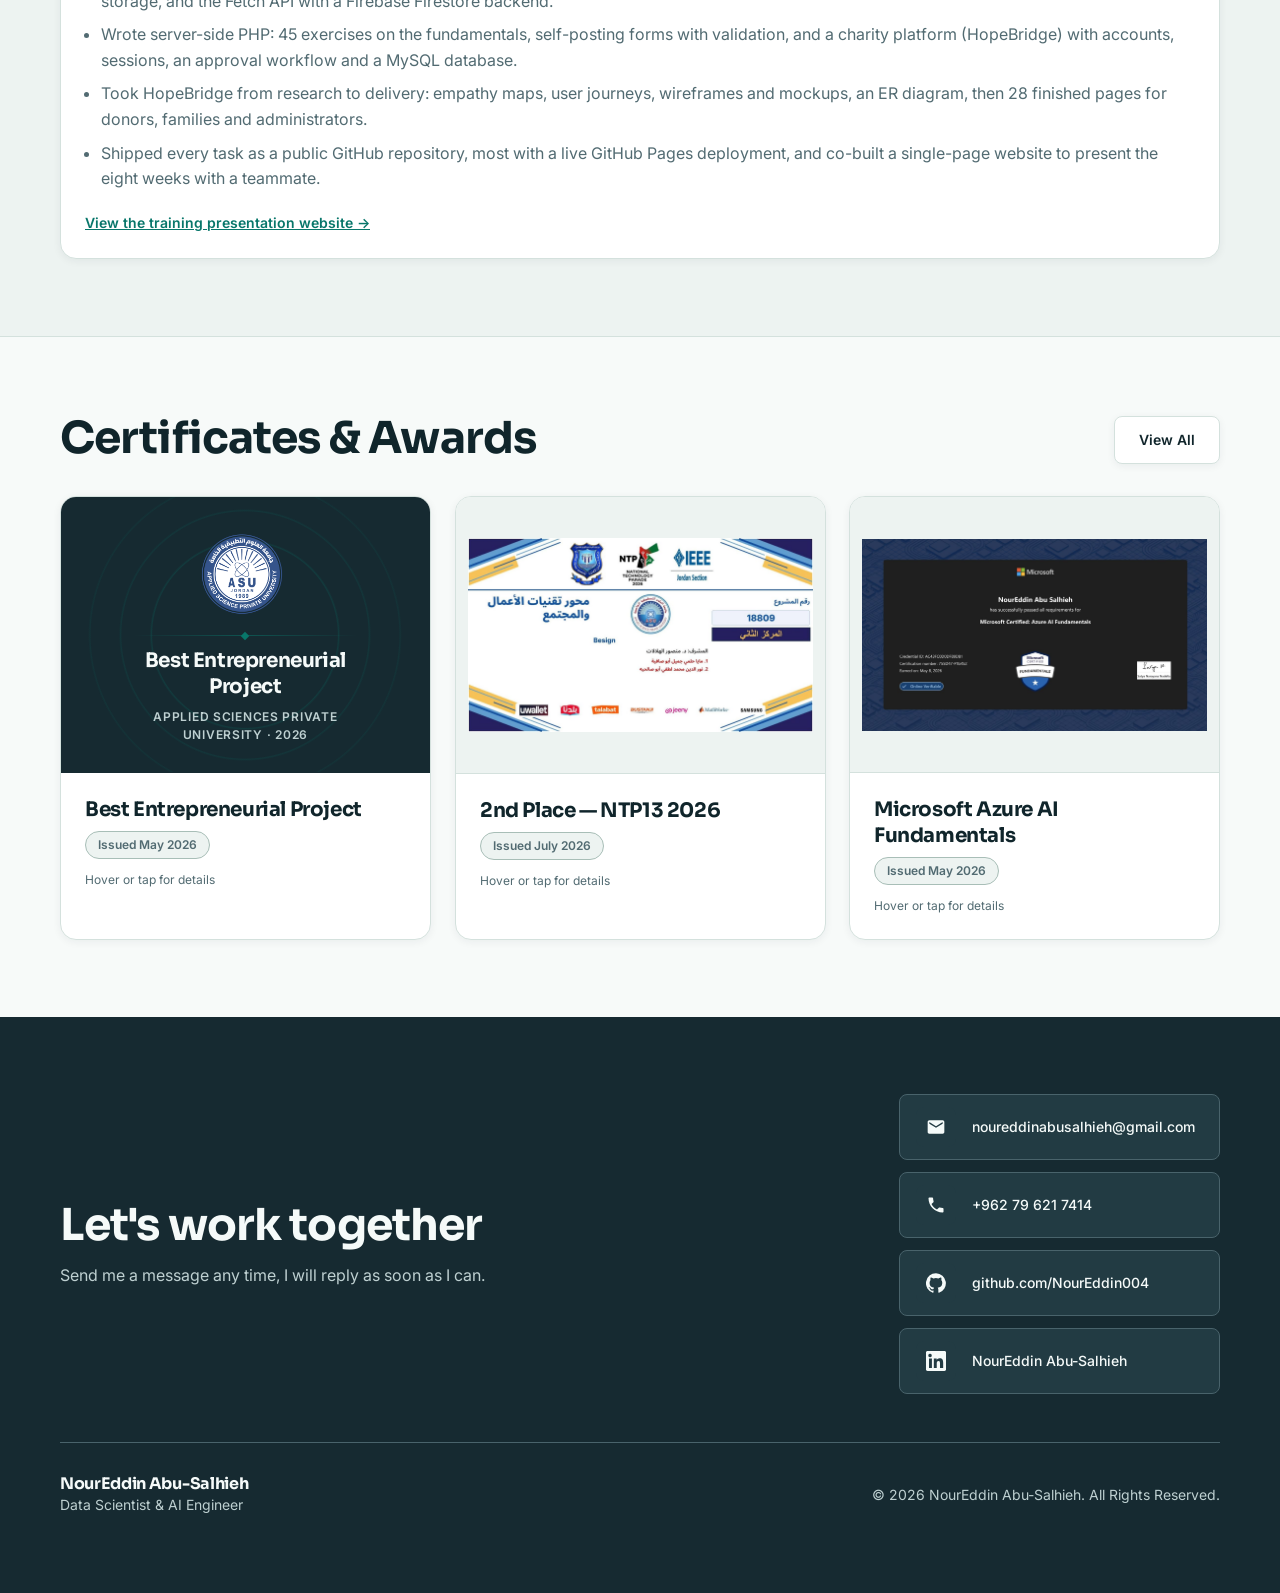
==== commit 50959026: "Show all projects in one continuous grid" ====
--- a/index.html
+++ b/index.html
@@ -25,7 +25,7 @@
     <link rel="stylesheet"
         href="https://fonts.googleapis.com/css2?family=Inter:wght@400;500;600;700&family=Sora:wght@600;700;800&display=swap">
 
-    <link rel="stylesheet" href="style.css?v=55">
+    <link rel="stylesheet" href="style.css?v=56">
 </head>
 
 <body>
@@ -278,7 +278,7 @@
                 <button type="button" class="project-tab" id="project-tab-figma" data-category="figma" role="tab" aria-controls="project-results" aria-selected="false" tabindex="-1">Figma Projects</button>
             </div>
 
-            <div id="project-results" role="tabpanel" aria-labelledby="project-tab-all" tabindex="0">
+            <div id="project-results" class="project-results--all" role="tabpanel" aria-labelledby="project-tab-all" tabindex="0">
             <div class="project-panel" id="project-panel-apps">
             <h3 class="subsection-title reveal" id="apps">Mobile App Projects</h3>
 
@@ -755,7 +755,7 @@
         <svg viewBox="0 0 24 24" aria-hidden="true"><use href="#i-arrow-up"></use></svg>
     </button>
 
-    <script src="project-tabs.js?v=2"></script>
+    <script src="project-tabs.js?v=3"></script>
     <script src="main.js?v=34"></script>
 
 </body>
--- a/style.css
+++ b/style.css
@@ -1194,11 +1194,22 @@
 
 /* auto-fill keeps the cards at a readable size and lets the row count follow
    the width, rather than stretching three cards across a wide screen */
-.proj-grid {
+.proj-grid,
+.project-results--all {
     display: grid;
     gap: var(--grid-gap);
     grid-template-columns: repeat(auto-fill, minmax(min(100%, 300px), 1fr));
 }
+
+/* All projects share one grid; category wrappers do not create separate rows. */
+.project-results--all { padding-top: var(--space-8); }
+.project-results--all .besign-awarded { margin-top: 0; }
+.project-results--all > .project-panel:not([hidden]),
+.project-results--all > .project-panel > .proj-grid {
+    display: contents;
+}
+
+.project-results--all > .project-panel > .subsection-title { display: none; }
 
 
 .project-badge {
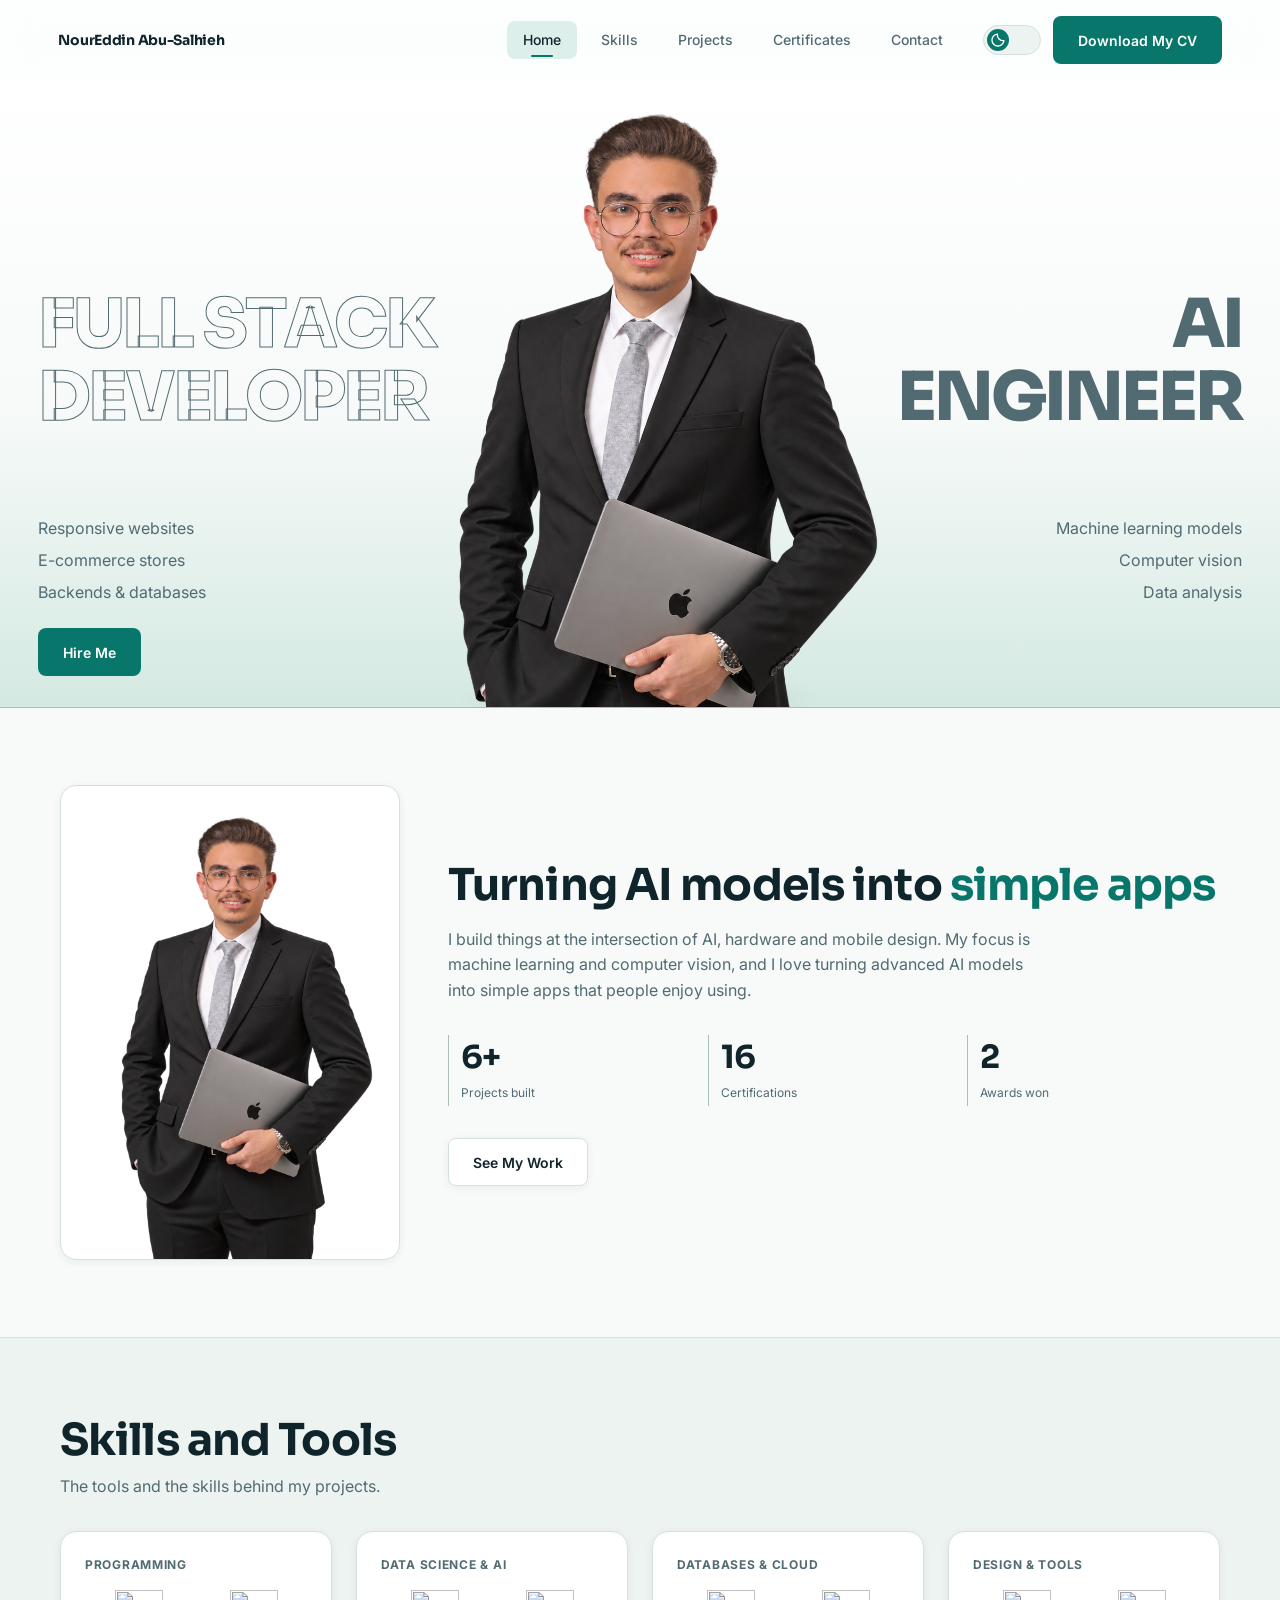
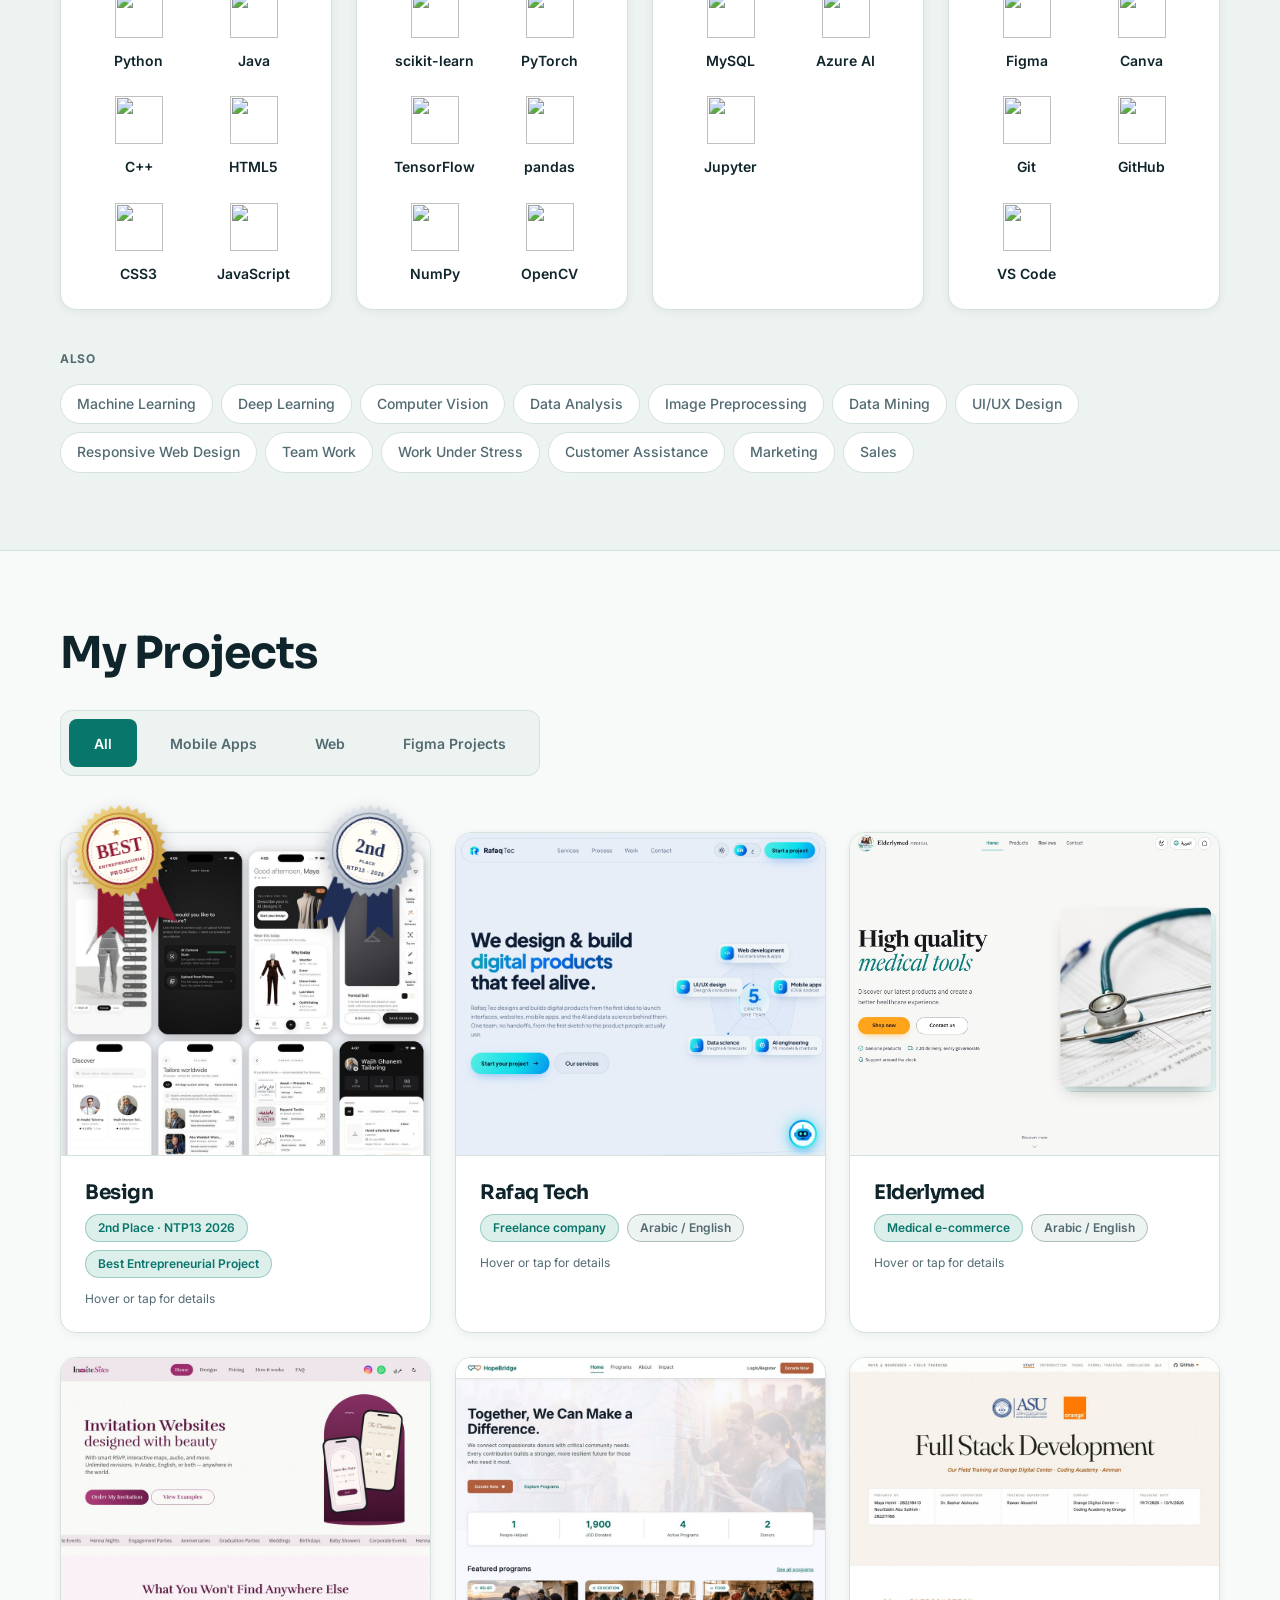
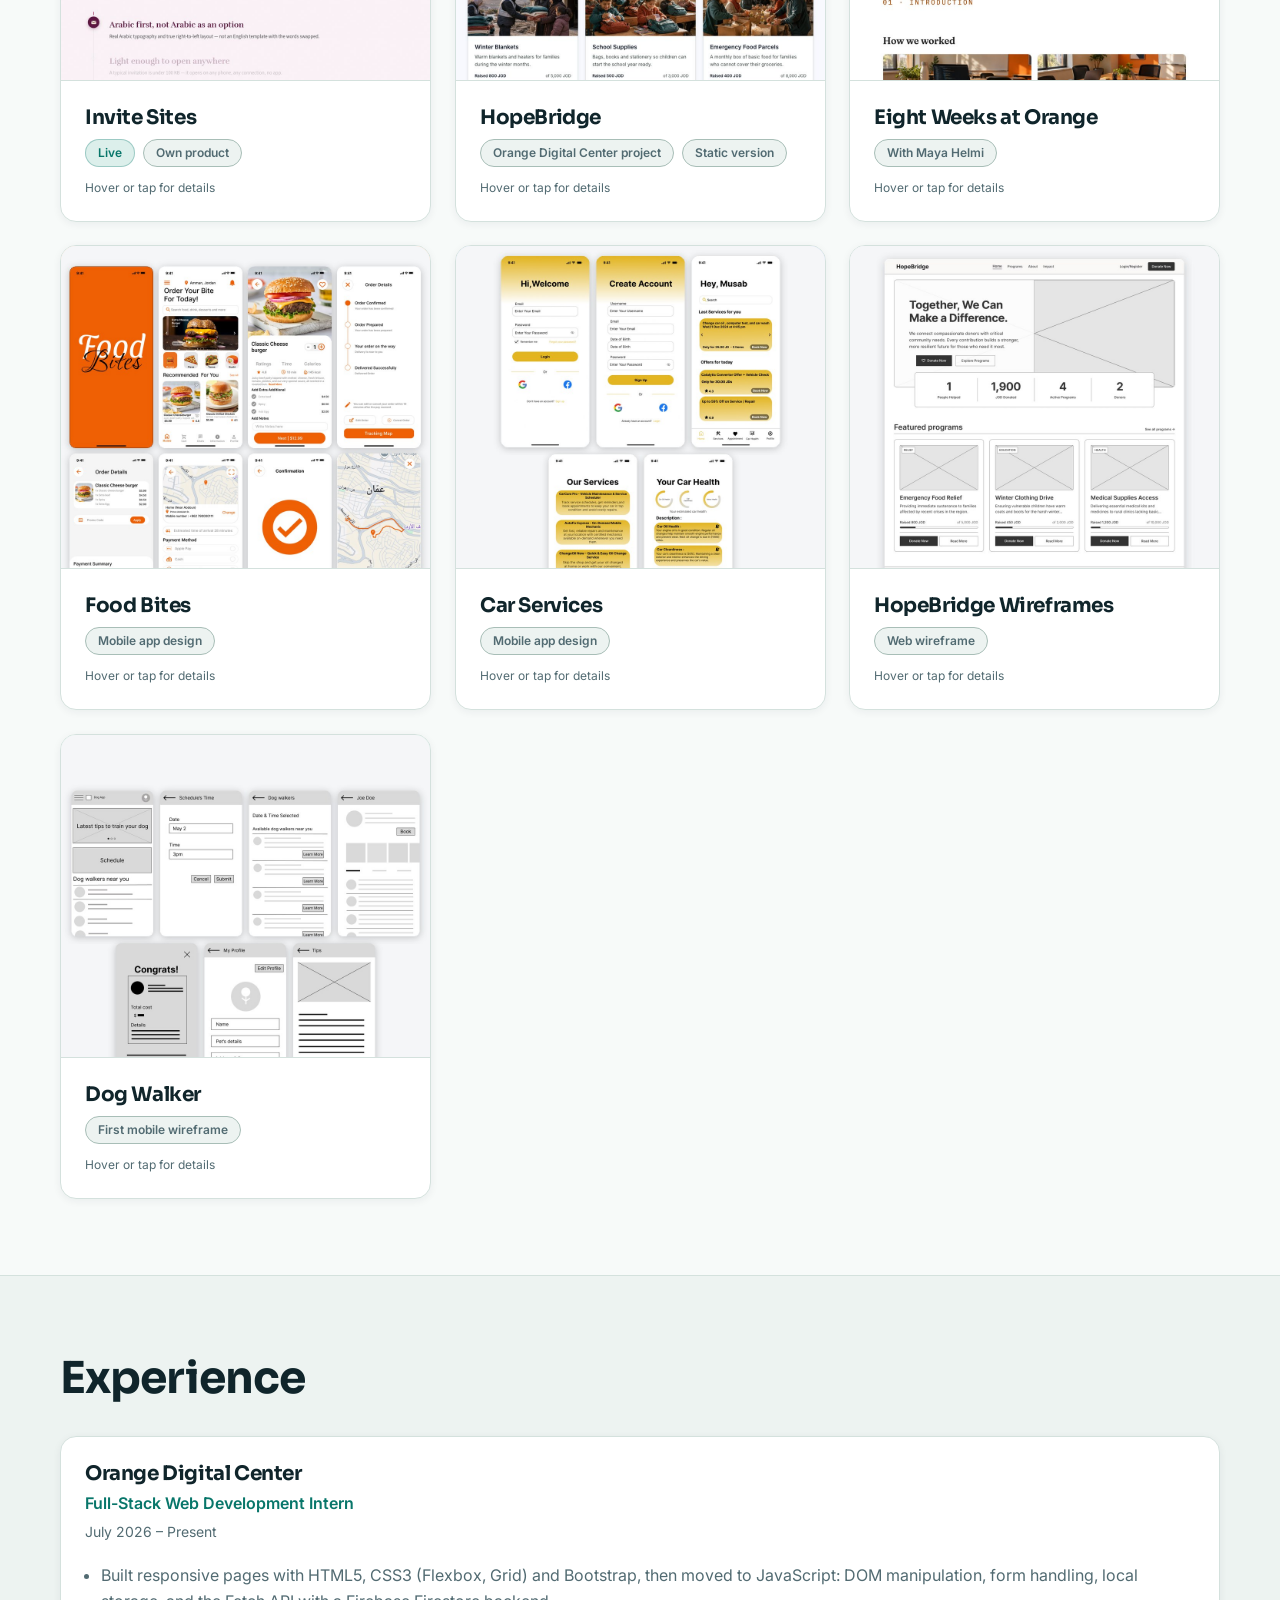
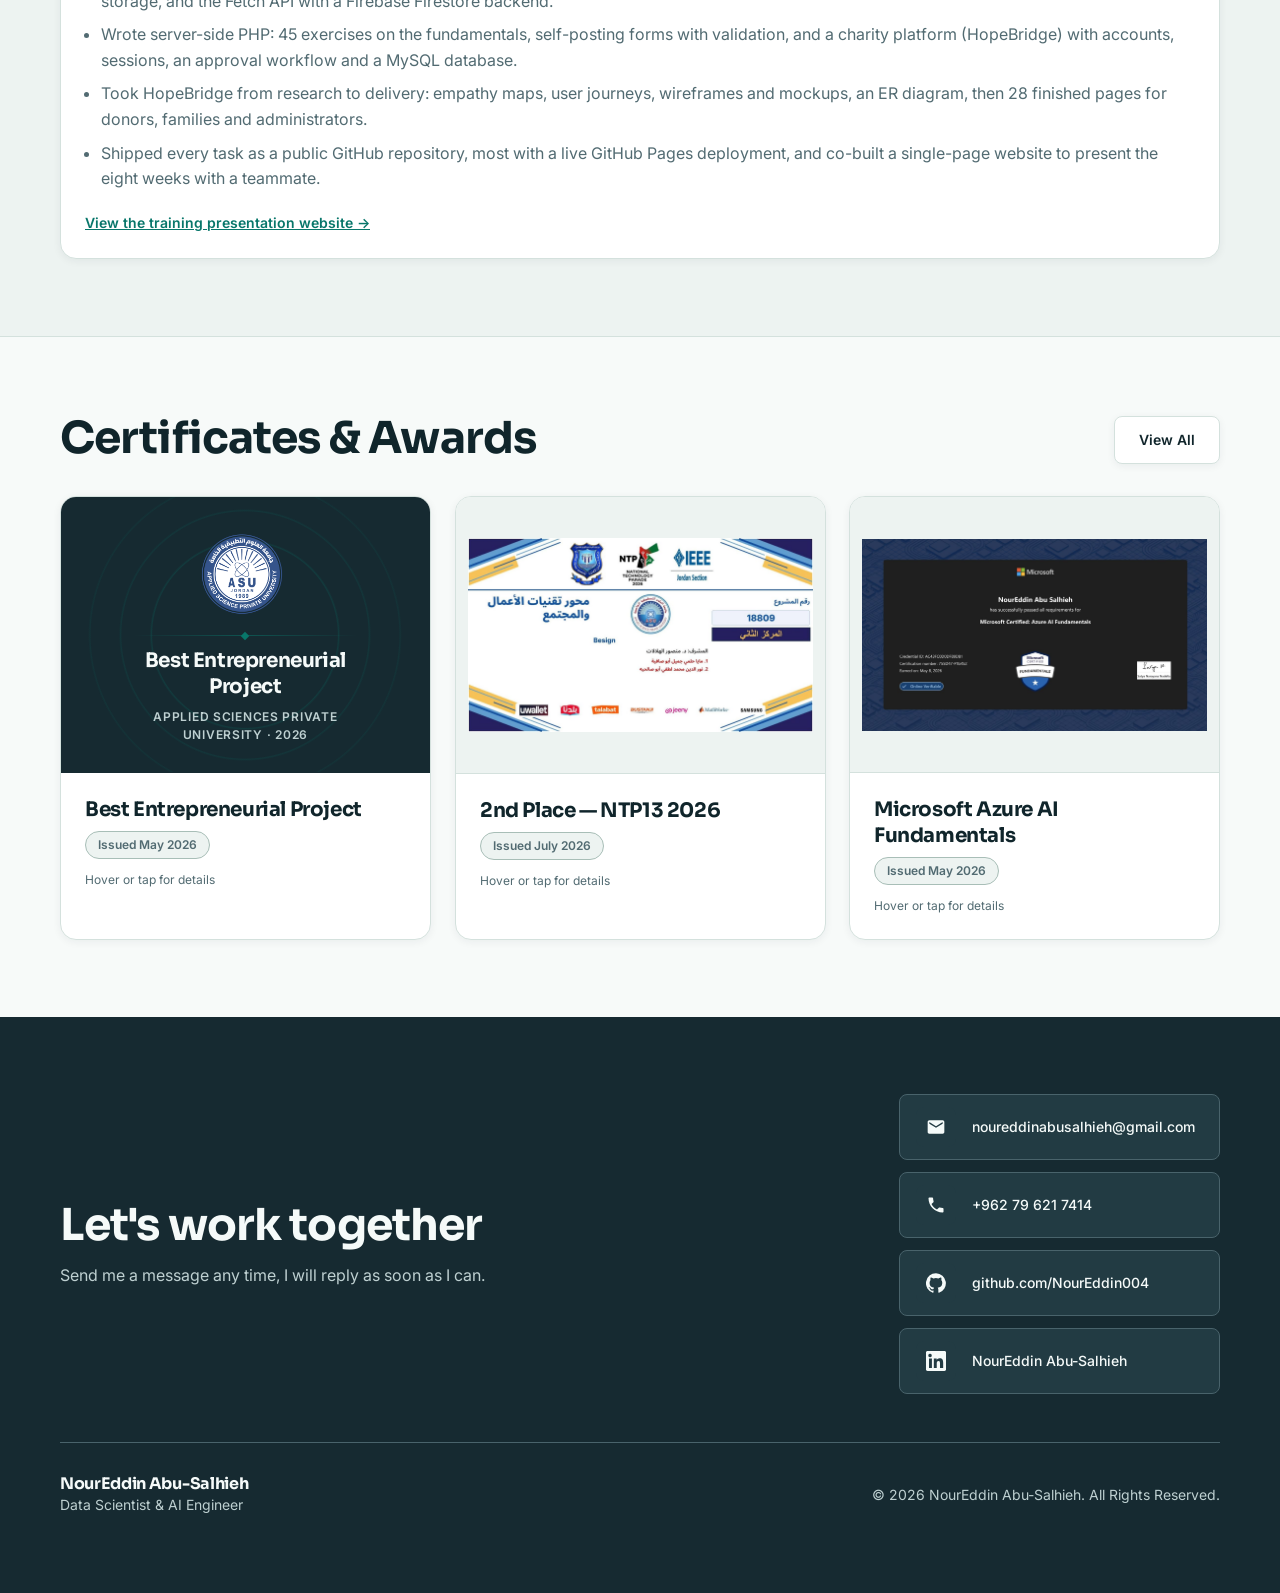
==== commit 953acfff: "Add full-stack and AI capabilities to the hero" ====
--- a/index.html
+++ b/index.html
@@ -25,7 +25,7 @@
     <link rel="stylesheet"
         href="https://fonts.googleapis.com/css2?family=Inter:wght@400;500;600;700&family=Sora:wght@600;700;800&display=swap">
 
-    <link rel="stylesheet" href="style.css?v=56">
+    <link rel="stylesheet" href="style.css?v=57">
 </head>
 
 <body>
@@ -132,11 +132,19 @@
                         <img src="profile-face-v2.png" alt="NourEddin Abu-Salhieh" class="hero-photo" width="1060" height="1484">
                     </div>
 
-                </div>
-
-                <div class="hero-row">
-
-                    <a href="#contact" class="button primary">Hire Me</a>
+                    <div class="hero-row">
+                        <ul class="hero-capabilities hero-capabilities--full-stack" aria-label="Full Stack Developer capabilities">
+                            <li>Responsive websites</li>
+                            <li>E-commerce stores</li>
+                            <li>Backends &amp; databases</li>
+                        </ul>
+                        <ul class="hero-capabilities hero-capabilities--ai" aria-label="AI Engineer capabilities">
+                            <li>Machine learning models</li>
+                            <li>Computer vision</li>
+                            <li>Data analysis</li>
+                        </ul>
+                        <a href="#contact" class="button primary">Hire Me</a>
+                    </div>
 
                 </div>
 
--- a/style.css
+++ b/style.css
@@ -544,8 +544,8 @@
 /* --- stage: roles on either side of the centered portrait --- */
 
 .hero-stage {
-    /* Reserve room for the navbar and top padding. The controls now sit
-       inside the portrait band, so they need no separate row below it. */
+    /* Reserve room for the navbar and top padding. Compact layouts let the
+       capabilities flow below the portrait within the same hero band. */
     --photo-ratio: 1.4;      /* 1484 / 1060, enhanced portrait proportions */
     --crop-top: 0.06;
     --crop-bottom: 0.82;
@@ -554,6 +554,7 @@
     --figure-cap: calc((100vh - var(--hero-reserve)) / var(--visible-ratio));
     --figure-cap: calc((100svh - var(--hero-reserve)) / var(--visible-ratio));
     --figure-w: min(clamp(300px, 44vw, 620px), var(--figure-cap));
+    --hero-columns: minmax(0, 1fr) calc(var(--figure-w) * .65) minmax(0, 1fr);
 
     position: relative;
     display: block;
@@ -561,9 +562,7 @@
     margin: 0 auto;
 }
 
-/* The portrait runs larger than the band can show and is clipped at the thigh,
-   so the crop lands on the divider. The clip lives on this wrapper rather than
-   on .hero-stage, which would also cut off the backdrop type. */
+/* Crop the portrait at the thigh without clipping the surrounding role text. */
 .hero-figure {
     position: relative;
     z-index: 2;
@@ -603,11 +602,11 @@
 .hero-backdrop {
     position: absolute;
     z-index: 1;
-    inset: 42% 0 auto;
+    inset: calc(var(--figure-w) * var(--visible-ratio) * .42) 0 auto;
     transform: translateY(-50%);
 
     display: grid;
-    grid-template-columns: minmax(0, 1fr) calc(var(--figure-w) * .65) minmax(0, 1fr);
+    grid-template-columns: var(--hero-columns);
     column-gap: var(--space-4);
     align-items: center;
 
@@ -635,6 +634,7 @@
 }
 
 .hero-line--ai { grid-column: 3; text-align: right; }
+.hero-line--ai .hero-word { text-align: right; }
 .hero-word {
     display: block;
     font-size: min(1em, var(--text-hero-fit));
@@ -654,22 +654,31 @@
 }
 
 
-/* --- call to action, anchored inside the portrait band --- */
-
+/* Capabilities and the call to action share the lower portrait band. */
 .hero-row {
     position: absolute;
     z-index: 4;
-    left: clamp(18px, 3vw, 40px);
-    right: clamp(18px, 3vw, 40px);
-    bottom: clamp(18px, 2.4vw, 32px);
-    display: flex;
-    justify-content: space-between;
-    align-items: flex-end;
-    gap: var(--space-6);
-    pointer-events: none;
-}
-
-.hero-row > * { pointer-events: auto; }
+    inset: auto 0 var(--space-8);
+    display: grid;
+    grid-template-columns: var(--hero-columns);
+    column-gap: var(--space-4);
+    row-gap: var(--space-6);
+    text-align: left;
+}
+
+.hero-capabilities {
+    display: grid;
+    align-content: start;
+    gap: var(--space-2);
+    list-style: none;
+    font-size: var(--text-body);
+    line-height: var(--leading-small);
+    color: var(--muted);
+}
+
+.hero-capabilities--full-stack { grid-column: 1; grid-row: 1; }
+.hero-capabilities--ai { grid-column: 3; grid-row: 1; text-align: right; }
+.hero-row .button { grid-column: 1; grid-row: 2; justify-self: start; }
 
 
 /* ---------- 10. About ---------- */
@@ -1031,19 +1040,20 @@
     .theme-label { display: block; font-size: var(--text-sm); font-weight: var(--weight-medium); color: var(--muted); }
 }
 
-@media (max-width: 760px) {
-    /* A soft fade keeps the corner controls readable over the lower suit. */
-    .hero-band::after {
-        content: "";
-        position: absolute;
-        z-index: 3;
-        inset: auto 0 0;
-        height: 180px;
-        background: linear-gradient(0deg, var(--hero-floor), color-mix(in srgb, var(--hero-floor) 94%, transparent) 35%, transparent);
-        pointer-events: none;
+/* Let the lower hero grow naturally when side space or height is limited. */
+@media (max-width: 1100px), (max-height: 700px) {
+    .hero-row {
+        position: relative;
+        inset: auto;
+        grid-template-columns: repeat(2, minmax(0, 1fr));
+        padding-block: var(--space-6) var(--space-8);
     }
-    .hero-row { gap: var(--space-4); }
-    .hero-row .button { padding-inline: var(--space-5); }
+    .hero-capabilities--ai { grid-column: 2; }
+    .hero-figure {
+        -webkit-mask-image: linear-gradient(to bottom, #000 calc(100% - var(--space-14)), transparent);
+        mask-image: linear-gradient(to bottom, #000 calc(100% - var(--space-14)), transparent);
+    }
+    .hero-stage::after { display: none; }
 }
 
 @media (max-width: 620px) {
@@ -1051,7 +1061,7 @@
     .brand-name { font-size: var(--text-sm); }
 
 
-    .hero-stage { --hero-reserve: 280px; --figure-w: min(clamp(230px, 74vw, 400px), var(--figure-cap)); }
+    .hero-stage { --hero-reserve: 280px; --figure-w: clamp(230px, 74vw, 400px); }
     /* Stagger the larger roles above the portrait when side-by-side space is limited. */
     .hero-backdrop {
         position: relative;
@@ -1063,8 +1073,7 @@
     }
     .hero-line { font-size: var(--text-hero-mobile); }
     .hero-line--ai { grid-column: 1; grid-row: 2; }
-    .hero-line--ai .hero-word { display: inline; }
-    .hero-line--ai .hero-word + .hero-word { margin-left: .2em; }
+    .hero-capabilities { font-size: var(--text-sm); }
 
     .about { flex-direction: column; }
     .about-media { width: min(300px, 82%); }
@@ -1080,20 +1089,20 @@
 
 
 @media (max-width: 620px) and (max-height: 400px) and (min-aspect-ratio: 4/3) {
-    .hero-stage { --hero-reserve: 160px; }
+    .hero-stage {
+        --hero-reserve: 160px;
+        --figure-w: min(clamp(230px, 74vw, 400px), var(--figure-cap));
+    }
     .hero-backdrop {
         position: absolute;
-        inset: 30% 0 auto;
+        inset: calc(var(--figure-w) * var(--visible-ratio) * .3) 0 auto;
         transform: translateY(-50%);
-        grid-template-columns: minmax(0, 1fr) calc(var(--figure-w) * .65) minmax(0, 1fr);
+        grid-template-columns: var(--hero-columns);
         margin-bottom: 0;
     }
     .hero-line { font-size: var(--text-hero-landscape); }
     .hero-line--ai { grid-column: 3; grid-row: 1; }
-    .hero-line--ai .hero-word { display: block; }
-    .hero-line--ai .hero-word + .hero-word { margin-left: 0; }
     .hero-backdrop { row-gap: 0; }
-    .hero-band::after { display: none; }
 }
 
 
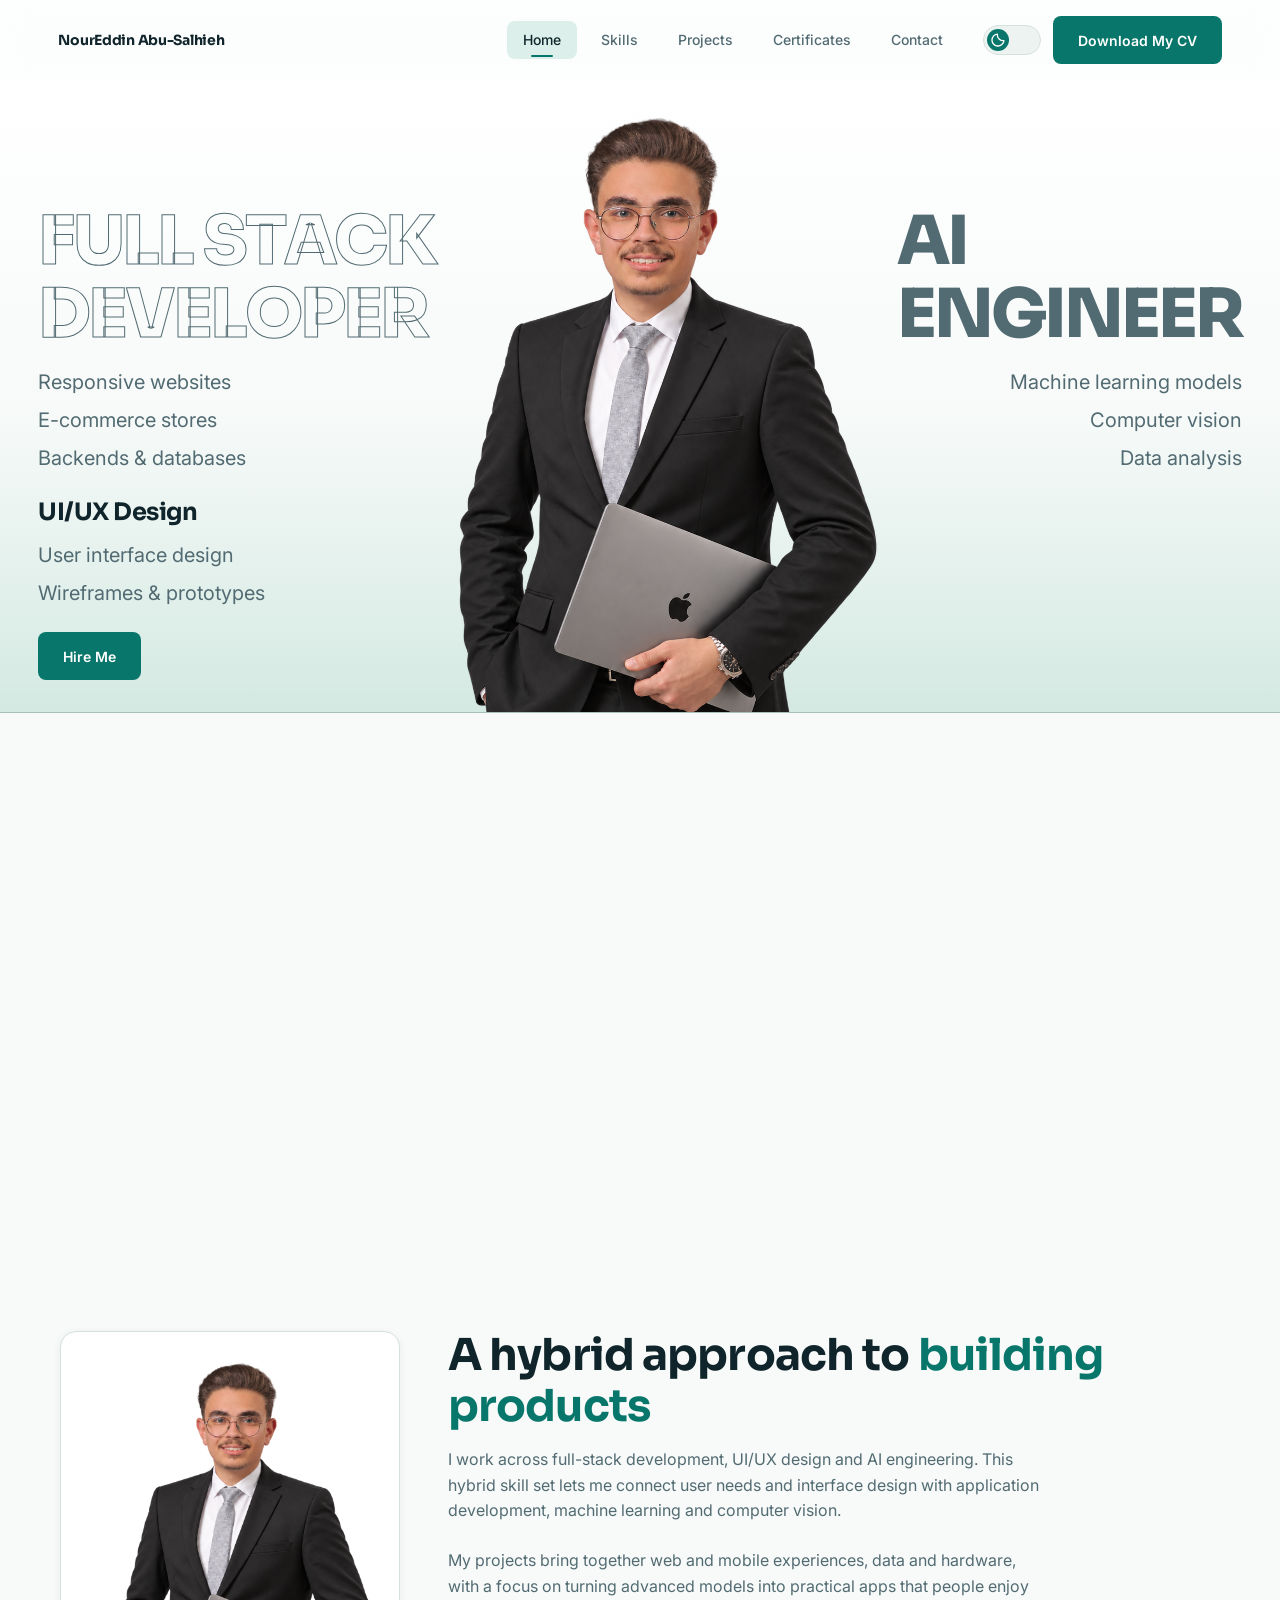
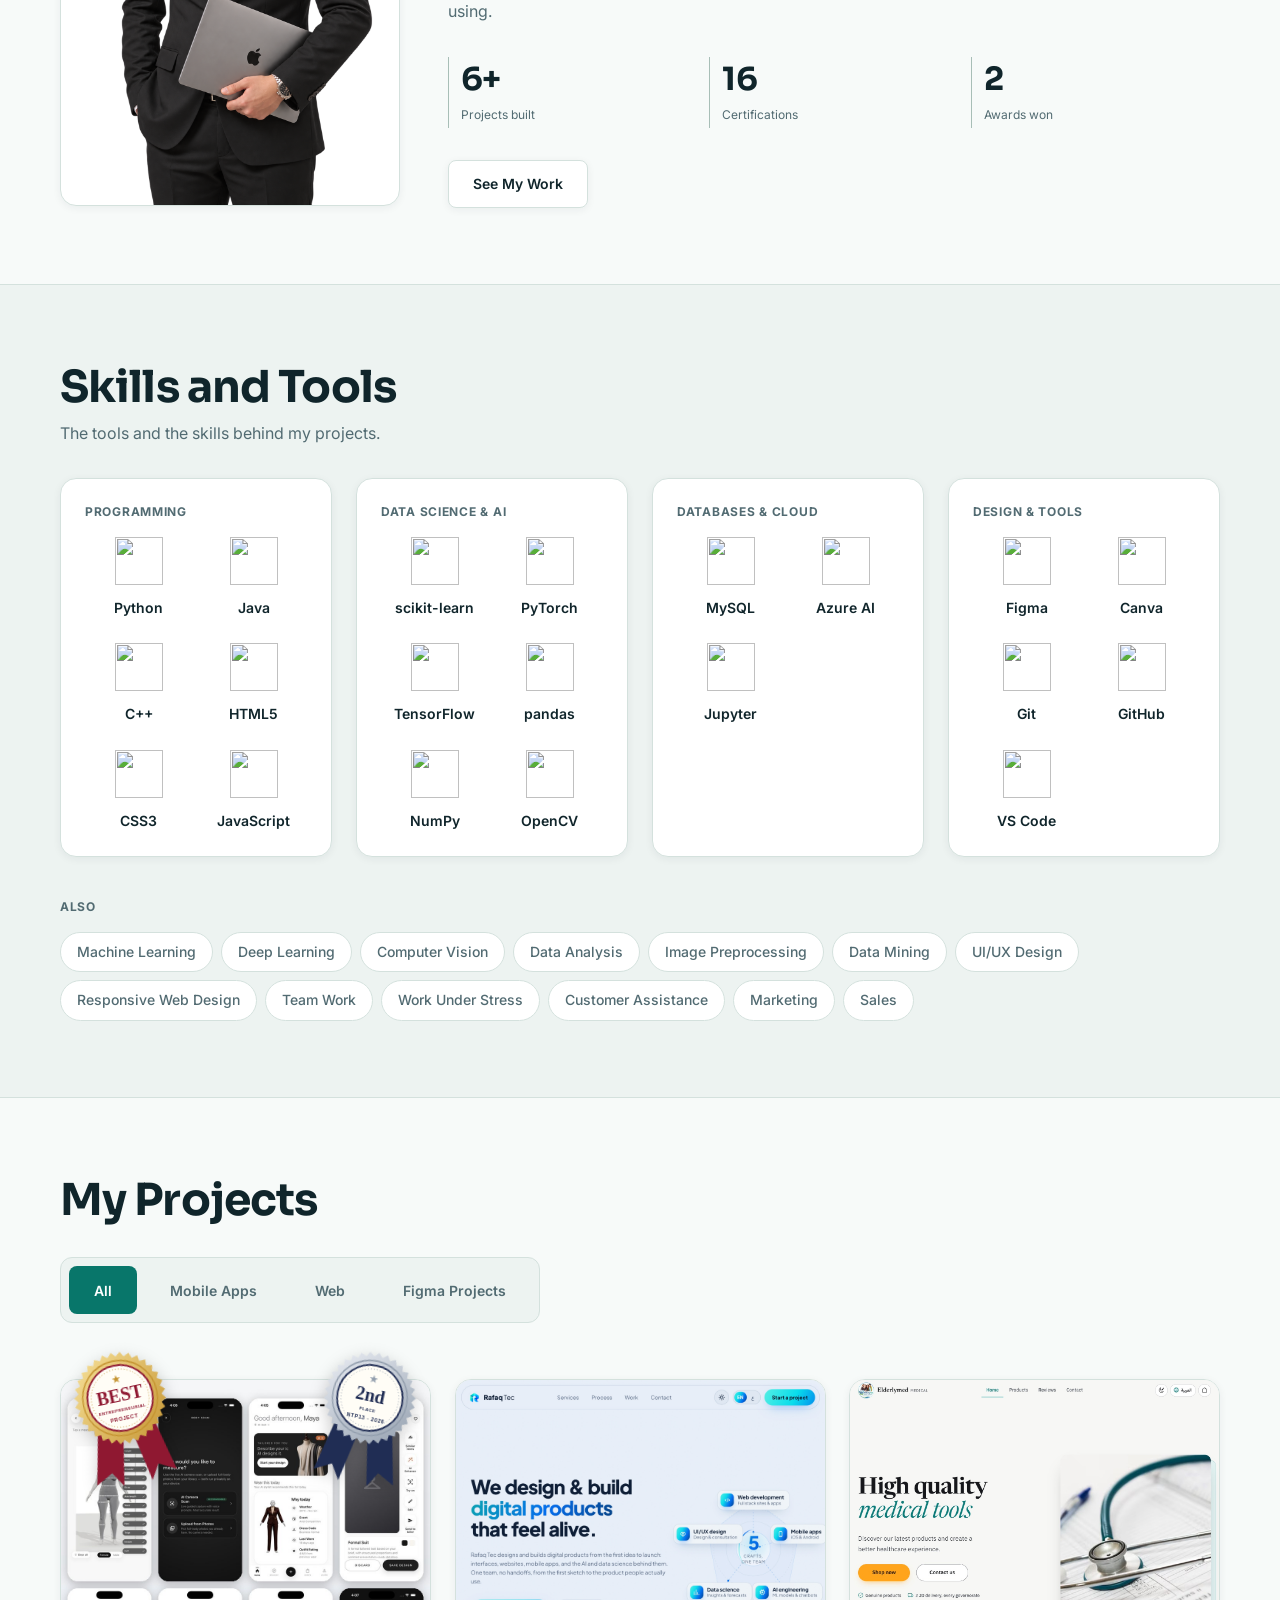
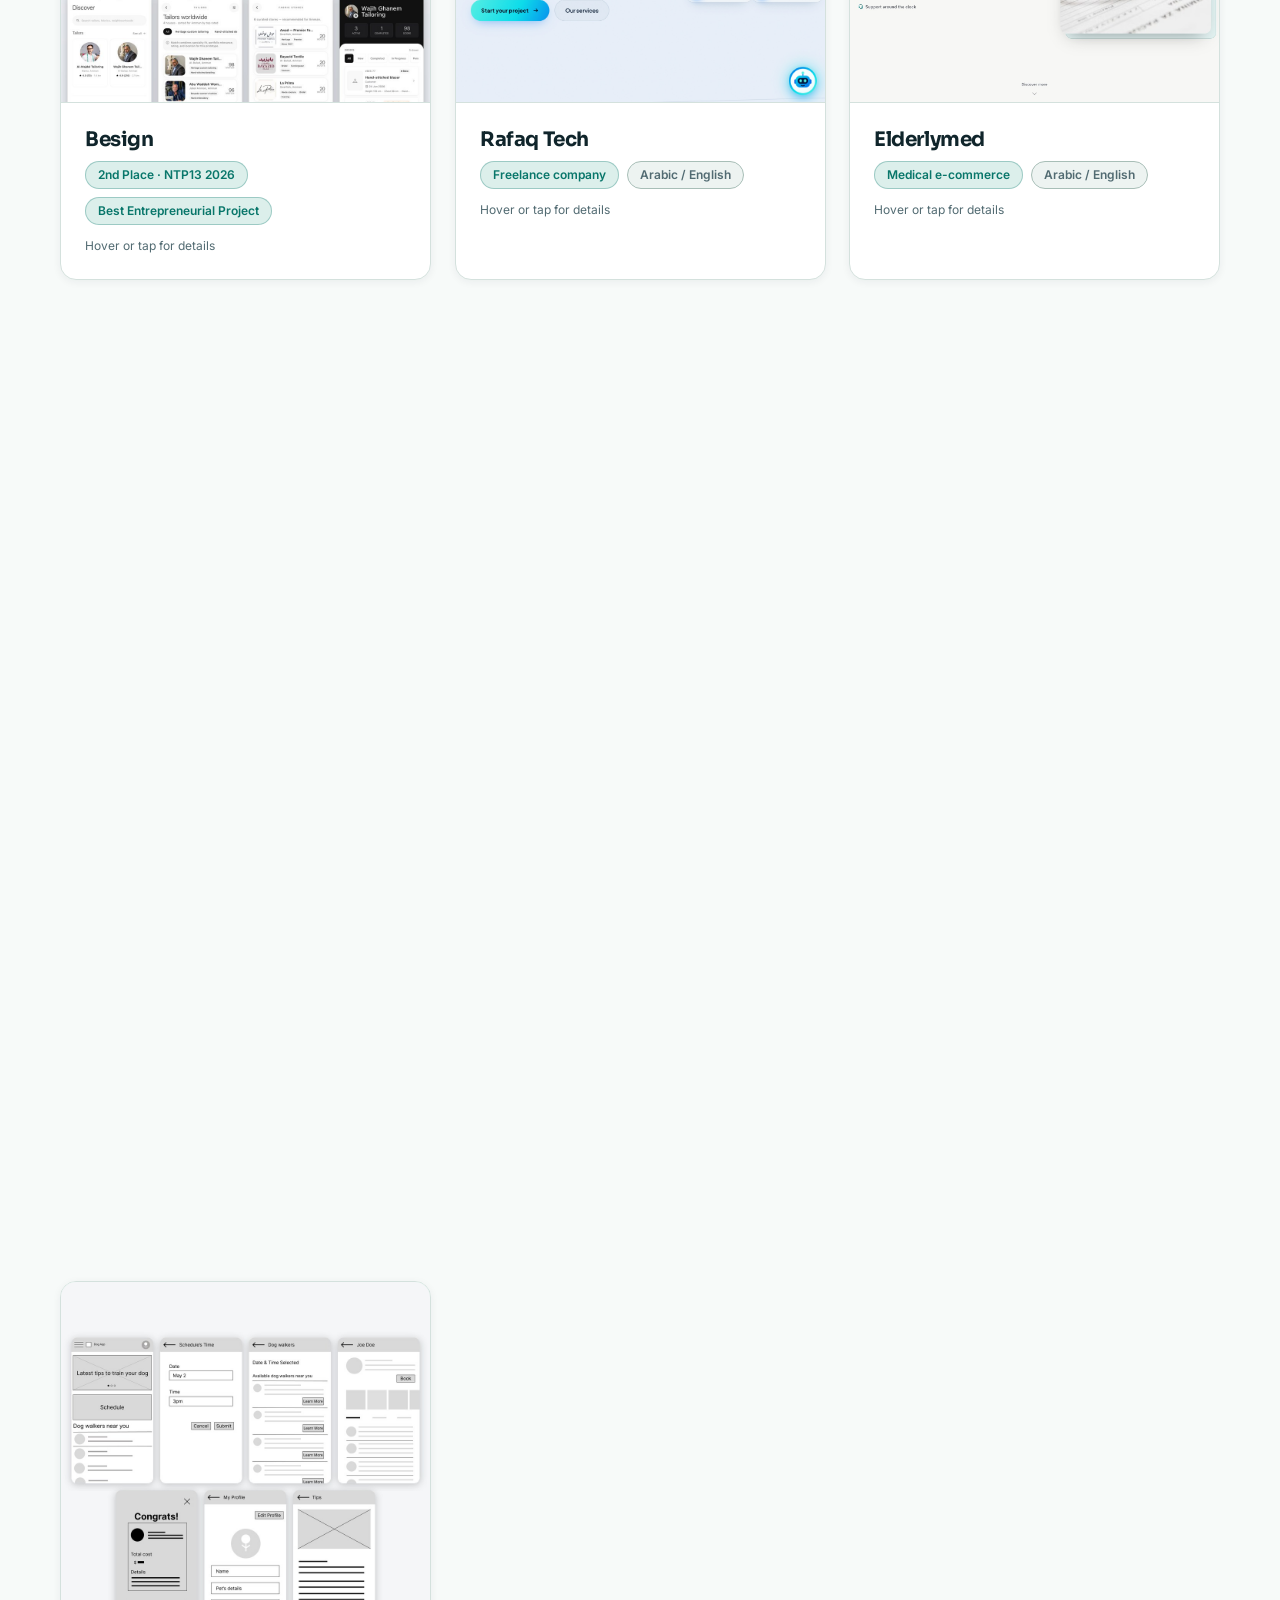
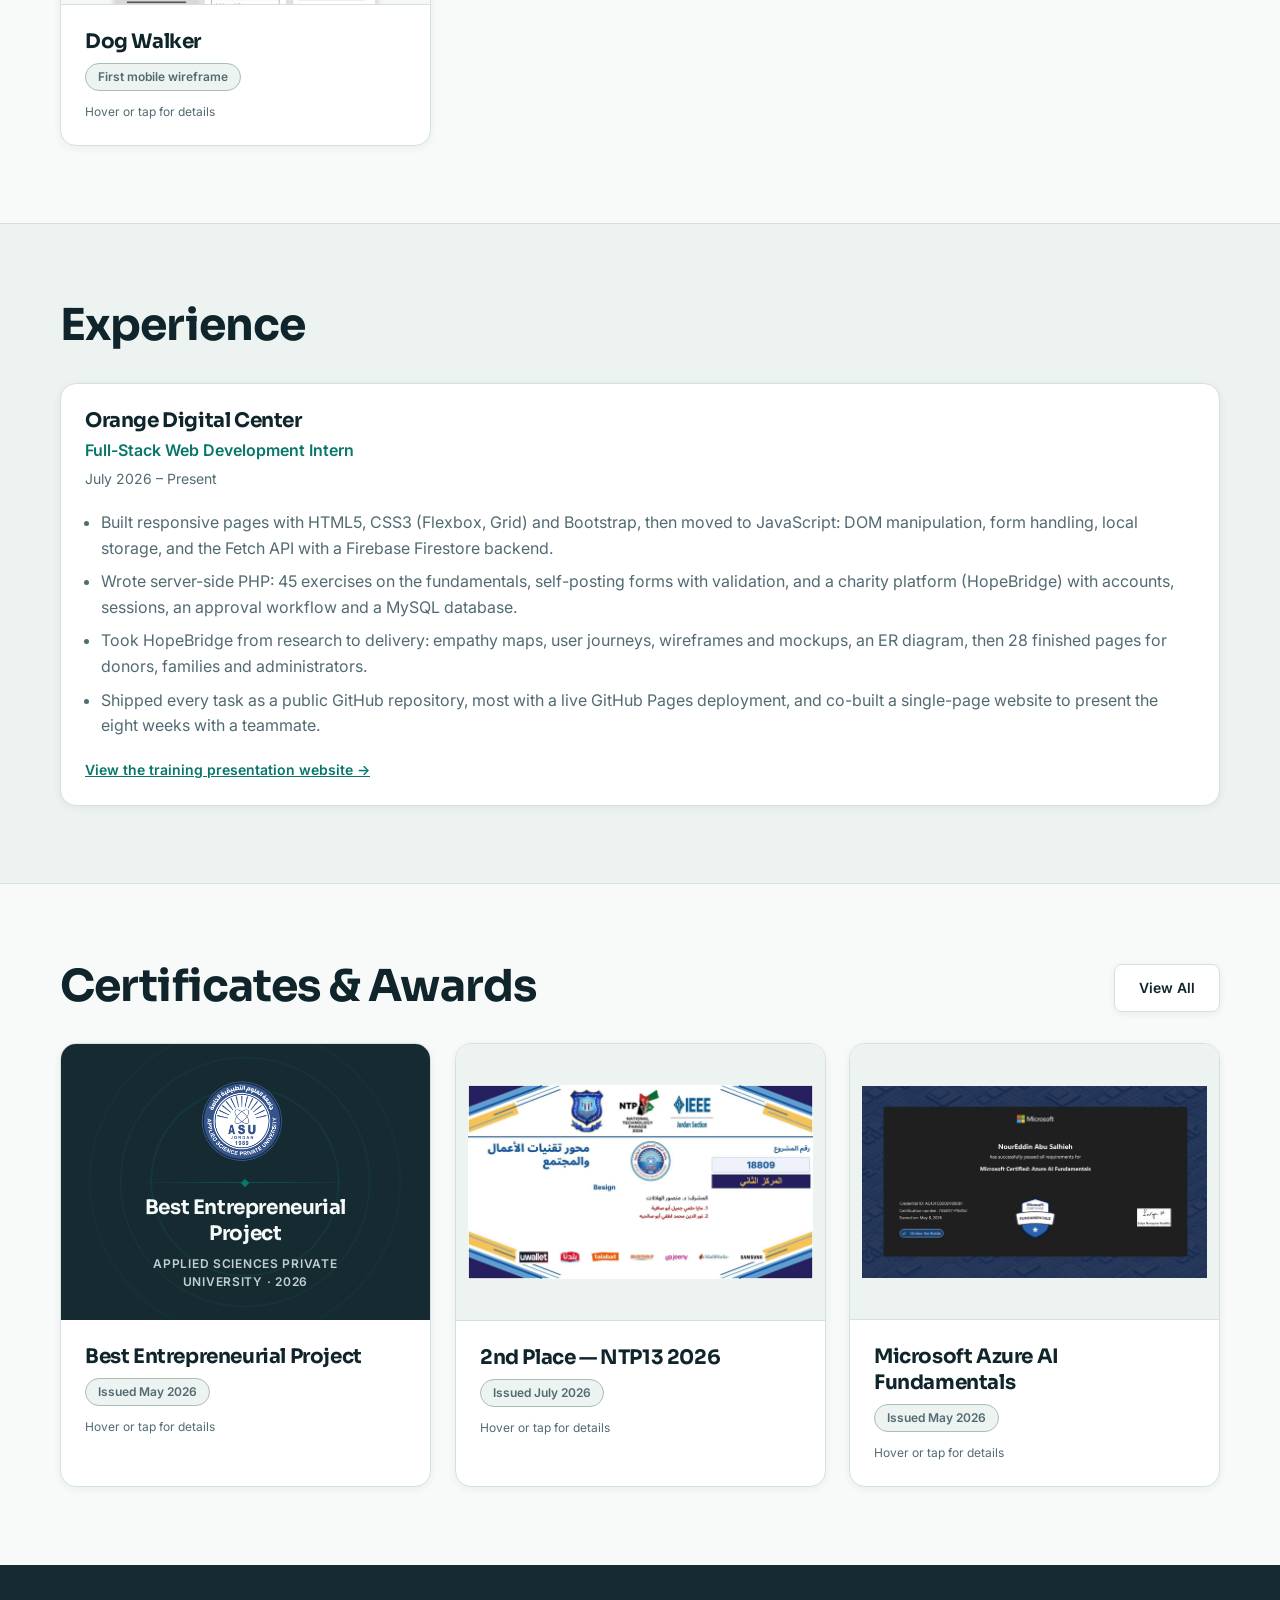
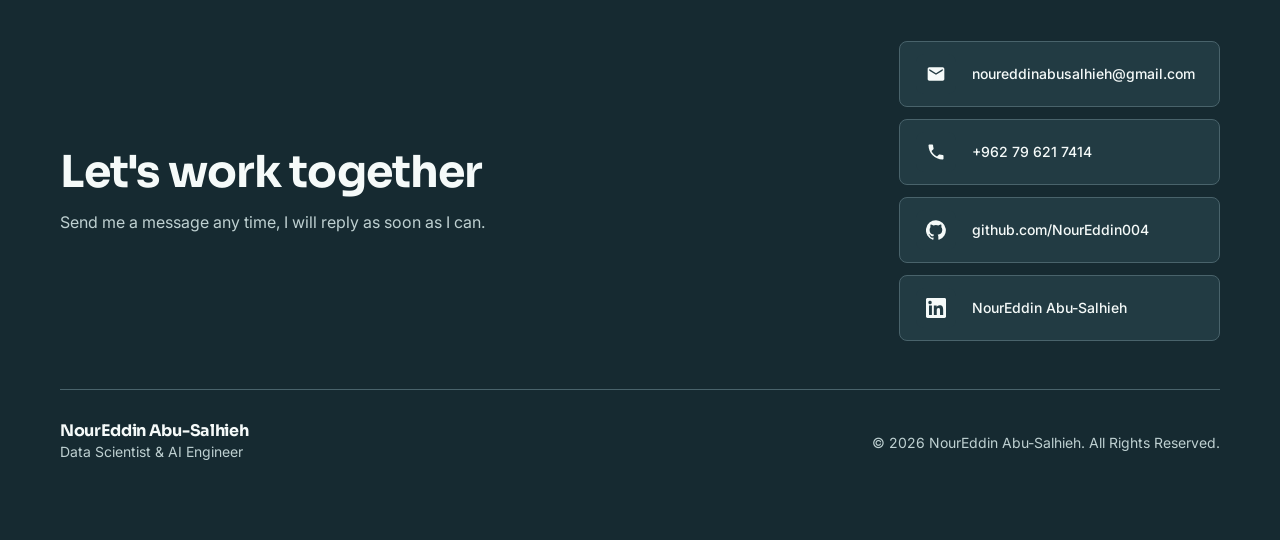
==== commit 79ac46e9: "Unite hero capabilities with a hybrid scroll introduction" ====
--- a/index.html
+++ b/index.html
@@ -25,7 +25,7 @@
     <link rel="stylesheet"
         href="https://fonts.googleapis.com/css2?family=Inter:wght@400;500;600;700&family=Sora:wght@600;700;800&display=swap">
 
-    <link rel="stylesheet" href="style.css?v=57">
+    <link rel="stylesheet" href="style.css?v=58">
 </head>
 
 <body>
@@ -115,37 +115,53 @@
             <div class="hero-band">
 
                 <div class="hero-stage">
-
-                    <h1 class="hero-backdrop">
-                        <span class="sr-only">NourEddin Abu-Salhieh &#8212; Full Stack Developer and AI Engineer</span>
-                        <span class="hero-line hero-line--full-stack" aria-hidden="true">
+                    <h1 class="sr-only">NourEddin Abu-Salhieh &#8212; Full Stack Developer, UI/UX Designer and AI Engineer</h1>
+
+                    <div class="hero-role hero-role--full-stack">
+                        <h2 class="hero-line hero-line--full-stack">
                             <span class="hero-word" data-split="0">Full Stack</span>
                             <span class="hero-word" data-split="10">Developer</span>
-                        </span>
-                        <span class="hero-line hero-line--ai" aria-hidden="true">
-                            <span class="hero-word" data-split="19">AI</span>
-                            <span class="hero-word" data-split="21">Engineer</span>
-                        </span>
-                    </h1>
+                        </h2>
+                        <div class="hero-capability-set">
+                            <ul class="hero-capabilities" aria-label="Full Stack Developer capabilities">
+                                <li>Responsive websites</li>
+                                <li>E-commerce stores</li>
+                                <li>Backends &amp; databases</li>
+                            </ul>
+                            <div class="hero-design">
+                                <h3>UI/UX Design</h3>
+                                <ul class="hero-capabilities" aria-label="UI/UX Design capabilities">
+                                    <li>User interface design</li>
+                                    <li>Wireframes &amp; prototypes</li>
+                                </ul>
+                            </div>
+                        </div>
+                    </div>
+
+                    <div class="hero-role hero-role--ai">
+                        <h2 class="hero-line hero-line--ai" aria-label="AI Engineer">
+                            <span class="hero-word" data-split="19" aria-hidden="true">AI</span>
+                            <span class="hero-word" data-split="21" aria-hidden="true">Engineer</span>
+                        </h2>
+                        <div class="hero-capability-set">
+                            <ul class="hero-capabilities" aria-label="AI Engineer capabilities">
+                                <li>Machine learning models</li>
+                                <li>Computer vision</li>
+                                <li>Data analysis</li>
+                            </ul>
+                        </div>
+                    </div>
 
                     <div class="hero-figure">
                         <img src="profile-face-v2.png" alt="NourEddin Abu-Salhieh" class="hero-photo" width="1060" height="1484">
                     </div>
-
-                    <div class="hero-row">
-                        <ul class="hero-capabilities hero-capabilities--full-stack" aria-label="Full Stack Developer capabilities">
-                            <li>Responsive websites</li>
-                            <li>E-commerce stores</li>
-                            <li>Backends &amp; databases</li>
-                        </ul>
-                        <ul class="hero-capabilities hero-capabilities--ai" aria-label="AI Engineer capabilities">
-                            <li>Machine learning models</li>
-                            <li>Computer vision</li>
-                            <li>Data analysis</li>
-                        </ul>
-                        <a href="#contact" class="button primary">Hire Me</a>
-                    </div>
-
+                    <a href="#contact" class="button primary hero-cta">Hire Me</a>
+                </div>
+
+                <div class="hero-hybrid">
+                    <p class="hero-hybrid-disciplines">Full Stack <span aria-hidden="true">+</span> UI/UX <span aria-hidden="true">+</span> AI</p>
+                    <h2>One hybrid skill set.</h2>
+                    <p>Designing the experience, building the application<br class="hero-hybrid-break"> and bringing intelligence into it.</p>
                 </div>
 
             </div>
@@ -164,12 +180,16 @@
             </div>
 
             <div class="about-text reveal right" style="--d:120ms">
-                <h2>Turning AI models into <span class="grad-text">simple apps</span></h2>
+                <h2>A hybrid approach to <span class="grad-text">building products</span></h2>
 
                 <p>
-                    I build things at the intersection of AI, hardware and
-                    mobile design. My focus is machine learning and computer vision, and I love
-                    turning advanced AI models into simple apps that people enjoy using.
+                    I work across full-stack development, UI/UX design and AI engineering.
+                    This hybrid skill set lets me connect user needs and interface design
+                    with application development, machine learning and computer vision.
+                </p>
+                <p>
+                    My projects bring together web and mobile experiences, data and hardware,
+                    with a focus on turning advanced models into practical apps that people enjoy using.
                 </p>
 
                 <div class="about-stats">
@@ -765,6 +785,7 @@
 
     <script src="project-tabs.js?v=3"></script>
     <script src="main.js?v=34"></script>
+    <script src="hero-motion.js?v=1"></script>
 
 </body>
 
--- a/style.css
+++ b/style.css
@@ -522,10 +522,7 @@
 
 /* ---------- 8. Hero ---------- */
 
-/*  The hero is a full-bleed colour band. The portrait is anchored to the
-    band's bottom edge, so the figure stands on the line that divides the
-    hero from the rest of the page.                                        */
-
+/* The role, primary design discipline and capabilities stay together. */
 .hero {
     margin-bottom: 0;
     scroll-margin-top: 0;
@@ -533,152 +530,152 @@
 
 .hero-band {
     position: relative;
-    padding: clamp(var(--space-4), 2.2vw, var(--space-8)) var(--section-gutter) 0;
-    text-align: center;
-
+    padding: var(--space-8) var(--section-gutter) 0;
     background: var(--hero-band);
     border-bottom: 1px solid var(--hero-edge);
     overflow: hidden;
 }
 
-/* --- stage: roles on either side of the centered portrait --- */
-
 .hero-stage {
-    /* Reserve room for the navbar and top padding. Compact layouts let the
-       capabilities flow below the portrait within the same hero band. */
-    --photo-ratio: 1.4;      /* 1484 / 1060, enhanced portrait proportions */
-    --crop-top: 0.06;
-    --crop-bottom: 0.82;
+    --photo-ratio: 1.4;
+    --crop-top: .06;
+    --crop-bottom: .82;
     --visible-ratio: calc(var(--photo-ratio) * (var(--crop-bottom) - var(--crop-top)));
-    --hero-reserve: 130px;
-    --figure-cap: calc((100vh - var(--hero-reserve)) / var(--visible-ratio));
-    --figure-cap: calc((100svh - var(--hero-reserve)) / var(--visible-ratio));
-    --figure-w: min(clamp(300px, 44vw, 620px), var(--figure-cap));
+    --figure-w: clamp(300px, 44vw, 620px);
     --hero-columns: minmax(0, 1fr) calc(var(--figure-w) * .65) minmax(0, 1fr);
-
-    position: relative;
-    display: block;
+    position: relative;
+    display: grid;
+    grid-template-columns: var(--hero-columns);
+    column-gap: var(--space-4);
+    row-gap: var(--space-6);
+    align-content: end;
+    min-height: calc(var(--figure-w) * var(--visible-ratio));
     width: min(100%, 1520px);
-    margin: 0 auto;
-}
-
-/* Crop the portrait at the thigh without clipping the surrounding role text. */
+    margin-inline: auto;
+    padding-block: var(--space-8);
+}
+
+.hero-role {
+    position: relative;
+    z-index: 3;
+    container-type: inline-size;
+    min-width: 0;
+    grid-row: 1;
+}
+.hero-role--full-stack { grid-column: 1; text-align: left; }
+.hero-role--ai { grid-column: 3; text-align: right; }
+
+.hero-line {
+    font-size: min(var(--text-hero), var(--text-hero-fit));
+    font-weight: var(--weight-display);
+    line-height: var(--leading-hero);
+    letter-spacing: var(--tracking-hero);
+    text-transform: uppercase;
+    white-space: nowrap;
+    color: var(--muted);
+    opacity: var(--merge-scene-opacity, 1);
+}
+.hero-line--full-stack {
+    color: transparent;
+    -webkit-text-stroke: 1px var(--muted);
+}
+.hero-word { display: block; }
+.hero-line--ai {
+    width: max-content;
+    max-width: 100%;
+    margin-left: auto;
+    text-align: left;
+}
+
+.hero-capability-set {
+    margin-top: var(--space-4);
+    transform: translate(var(--merge-x, 0px), var(--merge-y, 0px));
+    opacity: var(--merge-copy-opacity, 1);
+}
+.hero-capabilities {
+    display: grid;
+    gap: var(--space-2);
+    list-style: none;
+    font-size: var(--text-card);
+    line-height: var(--leading-small);
+    color: var(--muted);
+}
+.hero-design { margin-top: var(--space-6); }
+.hero-design h3 {
+    margin-bottom: var(--space-3);
+    color: var(--ink);
+    font-size: var(--text-subheading);
+    line-height: var(--leading-card);
+}
+
 .hero-figure {
-    position: relative;
+    position: absolute;
     z-index: 2;
+    inset: auto auto 0 50%;
+    transform: translateX(-50%);
     width: var(--figure-w);
-    height: calc(var(--figure-w) * var(--photo-ratio) *
-                 (var(--crop-bottom) - var(--crop-top)));
+    height: calc(var(--figure-w) * var(--visible-ratio));
     overflow: hidden;
-    margin-inline: auto;
-    margin-bottom: -1px;
-}
-
-/* pulled up by the dead space above his head, so the gap under the navbar is
-   real padding rather than empty pixels baked into the photo */
+    opacity: var(--merge-scene-opacity, 1);
+    pointer-events: none;
+}
 .hero-photo {
     display: block;
     width: 100%;
     height: auto;
     margin-top: calc(var(--figure-w) * var(--photo-ratio) * var(--crop-top) * -1);
 }
-
-/* soft contact shadow where the figure meets the line */
-.hero-stage::after {
-    content: "";
+.hero-cta { position: relative; z-index: 5; grid-column: 1; grid-row: 2; justify-self: start; }
+.hero:not(.is-merging) .hero-figure {
+    -webkit-mask-image: linear-gradient(to bottom, #000 calc(100% - var(--space-14)), transparent);
+    mask-image: linear-gradient(to bottom, #000 calc(100% - var(--space-14)), transparent);
+}
+
+/* The centered introduction is readable even without JavaScript or motion. */
+.hero-hybrid {
+    padding: var(--section-space) 0;
+    text-align: center;
+}
+.hero-hybrid-disciplines {
+    display: flex;
+    justify-content: center;
+    gap: var(--space-3);
+    margin-bottom: var(--space-4);
+    font-size: var(--text-card);
+    font-weight: var(--weight-semibold);
+    color: var(--accent);
+}
+.hero-hybrid h2 { font-size: var(--text-page); line-height: var(--leading-heading); }
+.hero-hybrid > p:last-child {
+    margin-top: var(--space-5);
+    font-size: var(--text-card);
+    line-height: var(--leading-small);
+    color: var(--muted);
+}
+.hero.is-merging .hero-band { position: sticky; top: var(--hero-sticky-top, var(--nav-offset)); }
+.hero.is-merging .hero-hybrid {
     position: absolute;
-    z-index: 1;
-    left: 50%;
-    bottom: -4px;
-    width: calc(var(--figure-w) * .64);
-    height: 26px;
-    transform: translateX(-50%);
-    border-radius: var(--radius-round);
-    background: radial-gradient(ellipse at center, var(--hero-shadow), transparent 72%);
-    filter: blur(7px);
-}
-
-/* Use the transparent margins of the portrait for larger role headings. */
-.hero-backdrop {
-    position: absolute;
-    z-index: 1;
-    inset: calc(var(--figure-w) * var(--visible-ratio) * .42) 0 auto;
-    transform: translateY(-50%);
-
-    display: grid;
-    grid-template-columns: var(--hero-columns);
-    column-gap: var(--space-4);
-    align-items: center;
-
+    z-index: 4;
+    inset: 0;
+    display: flex;
+    flex-direction: column;
+    justify-content: center;
+    padding-inline: var(--section-gutter);
+    opacity: var(--merge-message-opacity, 0);
+    transform: translateY(var(--merge-message-y, 0px));
     pointer-events: none;
 }
 
-.hero-line {
-    display: block;
-    container-type: inline-size;
-    font-family: var(--font-display);
-    grid-row: 1;
-    font-size: var(--text-hero);
-    font-weight: var(--weight-display);
-    line-height: var(--leading-hero);
-    text-transform: uppercase;
-    white-space: nowrap;
-    color: var(--muted);
-}
-
-.hero-line--full-stack {
-    grid-column: 1;
-    text-align: left;
-    color: transparent;
-    -webkit-text-stroke: 1px var(--muted);
-}
-
-.hero-line--ai { grid-column: 3; text-align: right; }
-.hero-line--ai .hero-word { text-align: right; }
-.hero-word {
-    display: block;
-    font-size: min(1em, var(--text-hero-fit));
-    letter-spacing: var(--tracking-hero);
-}
-
-/* per-letter entrance */
+/* Initial title entrance is separate from the scroll-driven transition. */
 .hero-line .ltr {
     display: inline-block;
     opacity: 0;
     transform: translateY(34px) rotate(5deg);
     animation: letterIn .7s var(--ease) forwards;
 }
-
 @keyframes letterIn {
-    to { opacity: 1; transform: translateY(0) rotate(0); }
-}
-
-
-/* Capabilities and the call to action share the lower portrait band. */
-.hero-row {
-    position: absolute;
-    z-index: 4;
-    inset: auto 0 var(--space-8);
-    display: grid;
-    grid-template-columns: var(--hero-columns);
-    column-gap: var(--space-4);
-    row-gap: var(--space-6);
-    text-align: left;
-}
-
-.hero-capabilities {
-    display: grid;
-    align-content: start;
-    gap: var(--space-2);
-    list-style: none;
-    font-size: var(--text-body);
-    line-height: var(--leading-small);
-    color: var(--muted);
-}
-
-.hero-capabilities--full-stack { grid-column: 1; grid-row: 1; }
-.hero-capabilities--ai { grid-column: 3; grid-row: 1; text-align: right; }
-.hero-row .button { grid-column: 1; grid-row: 2; justify-self: start; }
+    to { opacity: 1; transform: none; }
+}
 
 
 /* ---------- 10. About ---------- */
@@ -1040,20 +1037,24 @@
     .theme-label { display: block; font-size: var(--text-sm); font-weight: var(--weight-medium); color: var(--muted); }
 }
 
-/* Let the lower hero grow naturally when side space or height is limited. */
-@media (max-width: 1100px), (max-height: 700px) {
-    .hero-row {
+@media (max-width: 1100px) {
+    .hero-stage {
+        --figure-w: clamp(300px, 40vw, 440px);
+        grid-template-columns: minmax(0, 1fr) minmax(0, 1fr);
+        align-content: start;
+        row-gap: var(--space-8);
+        padding-top: 0;
+    }
+    .hero-role--ai { grid-column: 2; }
+    .hero-figure {
         position: relative;
         inset: auto;
-        grid-template-columns: repeat(2, minmax(0, 1fr));
-        padding-block: var(--space-6) var(--space-8);
+        transform: none;
+        grid-column: 1 / -1;
+        grid-row: 2;
+        justify-self: center;
     }
-    .hero-capabilities--ai { grid-column: 2; }
-    .hero-figure {
-        -webkit-mask-image: linear-gradient(to bottom, #000 calc(100% - var(--space-14)), transparent);
-        mask-image: linear-gradient(to bottom, #000 calc(100% - var(--space-14)), transparent);
-    }
-    .hero-stage::after { display: none; }
+    .hero-cta { grid-row: 3; }
 }
 
 @media (max-width: 620px) {
@@ -1061,19 +1062,18 @@
     .brand-name { font-size: var(--text-sm); }
 
 
-    .hero-stage { --hero-reserve: 280px; --figure-w: clamp(230px, 74vw, 400px); }
-    /* Stagger the larger roles above the portrait when side-by-side space is limited. */
-    .hero-backdrop {
-        position: relative;
-        inset: auto;
-        transform: none;
+    .hero-stage {
+        --figure-w: clamp(230px, 74vw, 400px);
         grid-template-columns: minmax(0, 1fr);
-        row-gap: var(--space-3);
-        margin-bottom: var(--space-4);
     }
+    .hero-role--full-stack { grid-column: 1; grid-row: 1; }
+    .hero-role--ai { grid-column: 1; grid-row: 2; }
     .hero-line { font-size: var(--text-hero-mobile); }
-    .hero-line--ai { grid-column: 1; grid-row: 2; }
-    .hero-capabilities { font-size: var(--text-sm); }
+    .hero-figure { grid-column: 1; grid-row: 3; }
+    .hero-cta { grid-column: 1; grid-row: 4; }
+    .hero-hybrid-break { display: none; }
+    .hero-hybrid-disciplines { font-size: var(--text-body); gap: var(--space-2); }
+    .hero-hybrid > p:last-child { font-size: var(--text-body); }
 
     .about { flex-direction: column; }
     .about-media { width: min(300px, 82%); }
@@ -1085,24 +1085,6 @@
     .contact-value { font-size: var(--text-sm); word-break: break-word; }
 
     .to-top { right: var(--space-4); bottom: var(--space-4); }
-}
-
-
-@media (max-width: 620px) and (max-height: 400px) and (min-aspect-ratio: 4/3) {
-    .hero-stage {
-        --hero-reserve: 160px;
-        --figure-w: min(clamp(230px, 74vw, 400px), var(--figure-cap));
-    }
-    .hero-backdrop {
-        position: absolute;
-        inset: calc(var(--figure-w) * var(--visible-ratio) * .3) 0 auto;
-        transform: translateY(-50%);
-        grid-template-columns: var(--hero-columns);
-        margin-bottom: 0;
-    }
-    .hero-line { font-size: var(--text-hero-landscape); }
-    .hero-line--ai { grid-column: 3; grid-row: 1; }
-    .hero-backdrop { row-gap: 0; }
 }
 
 
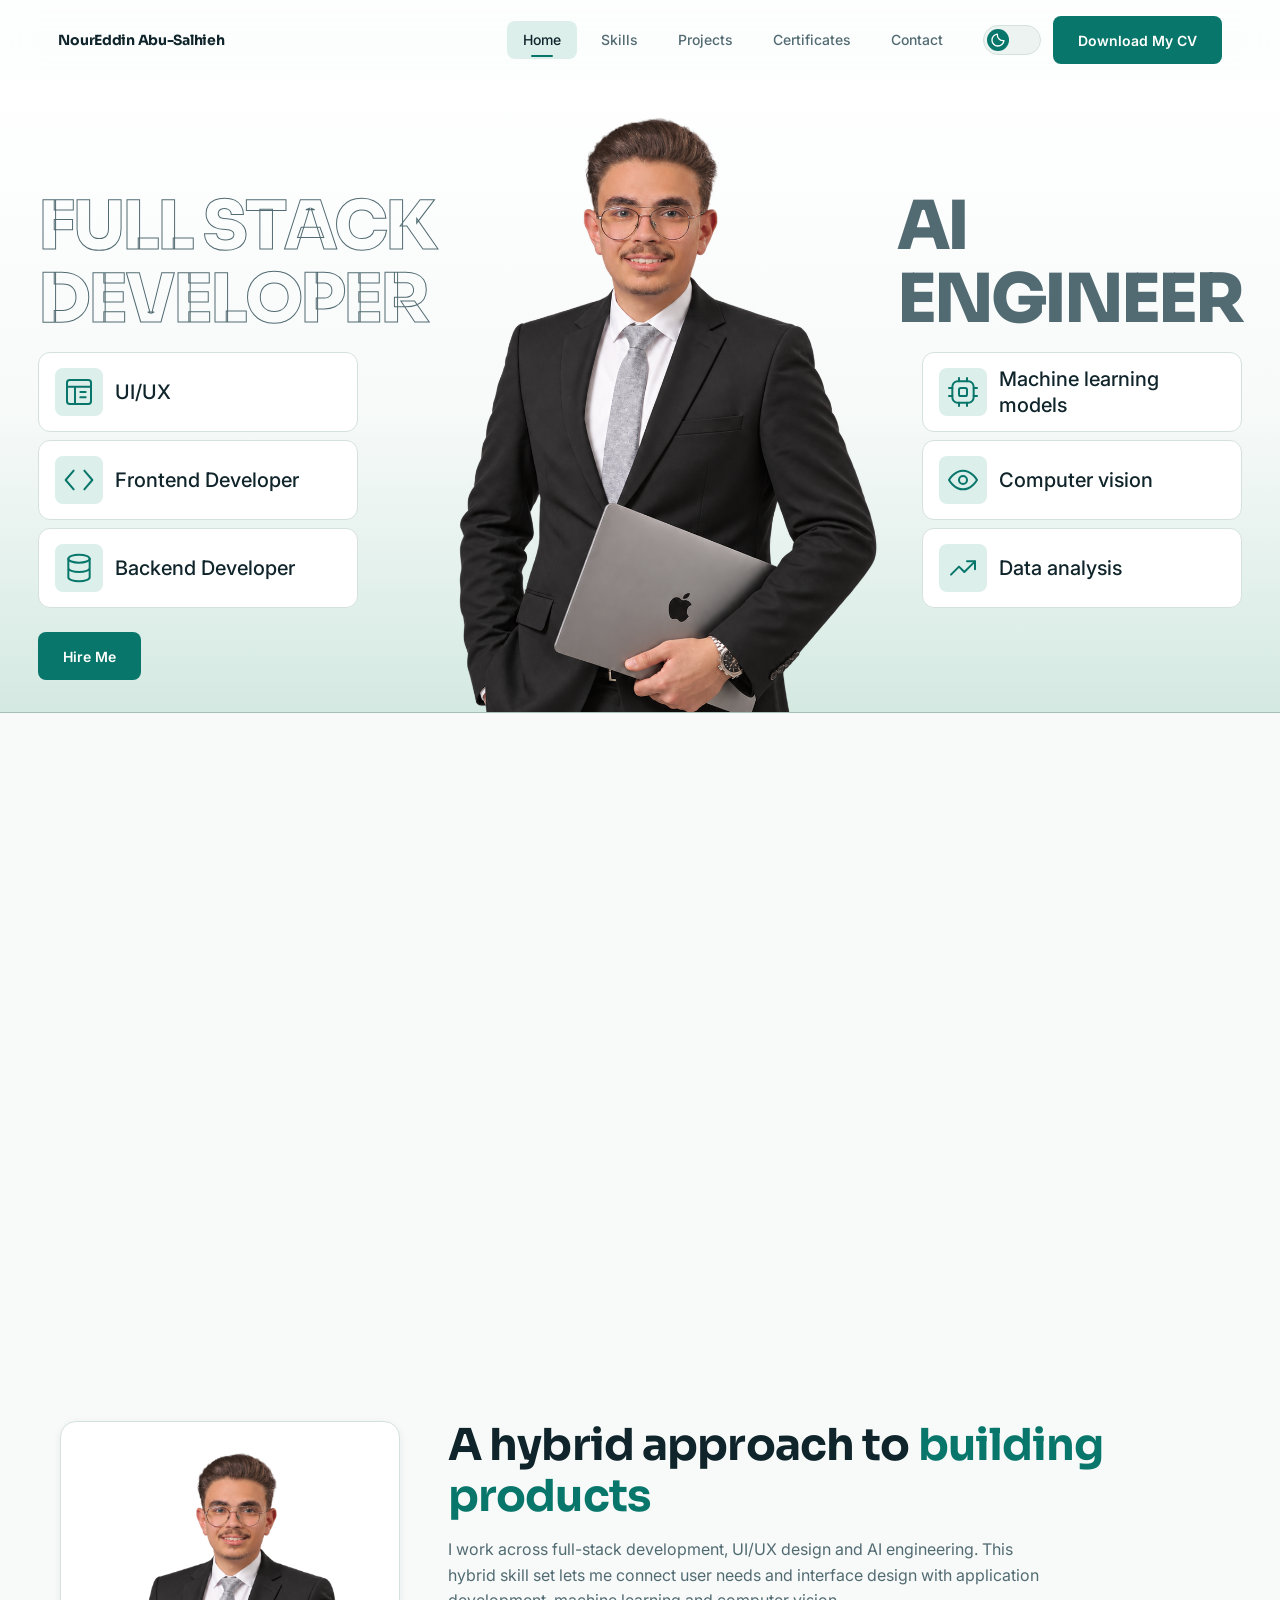
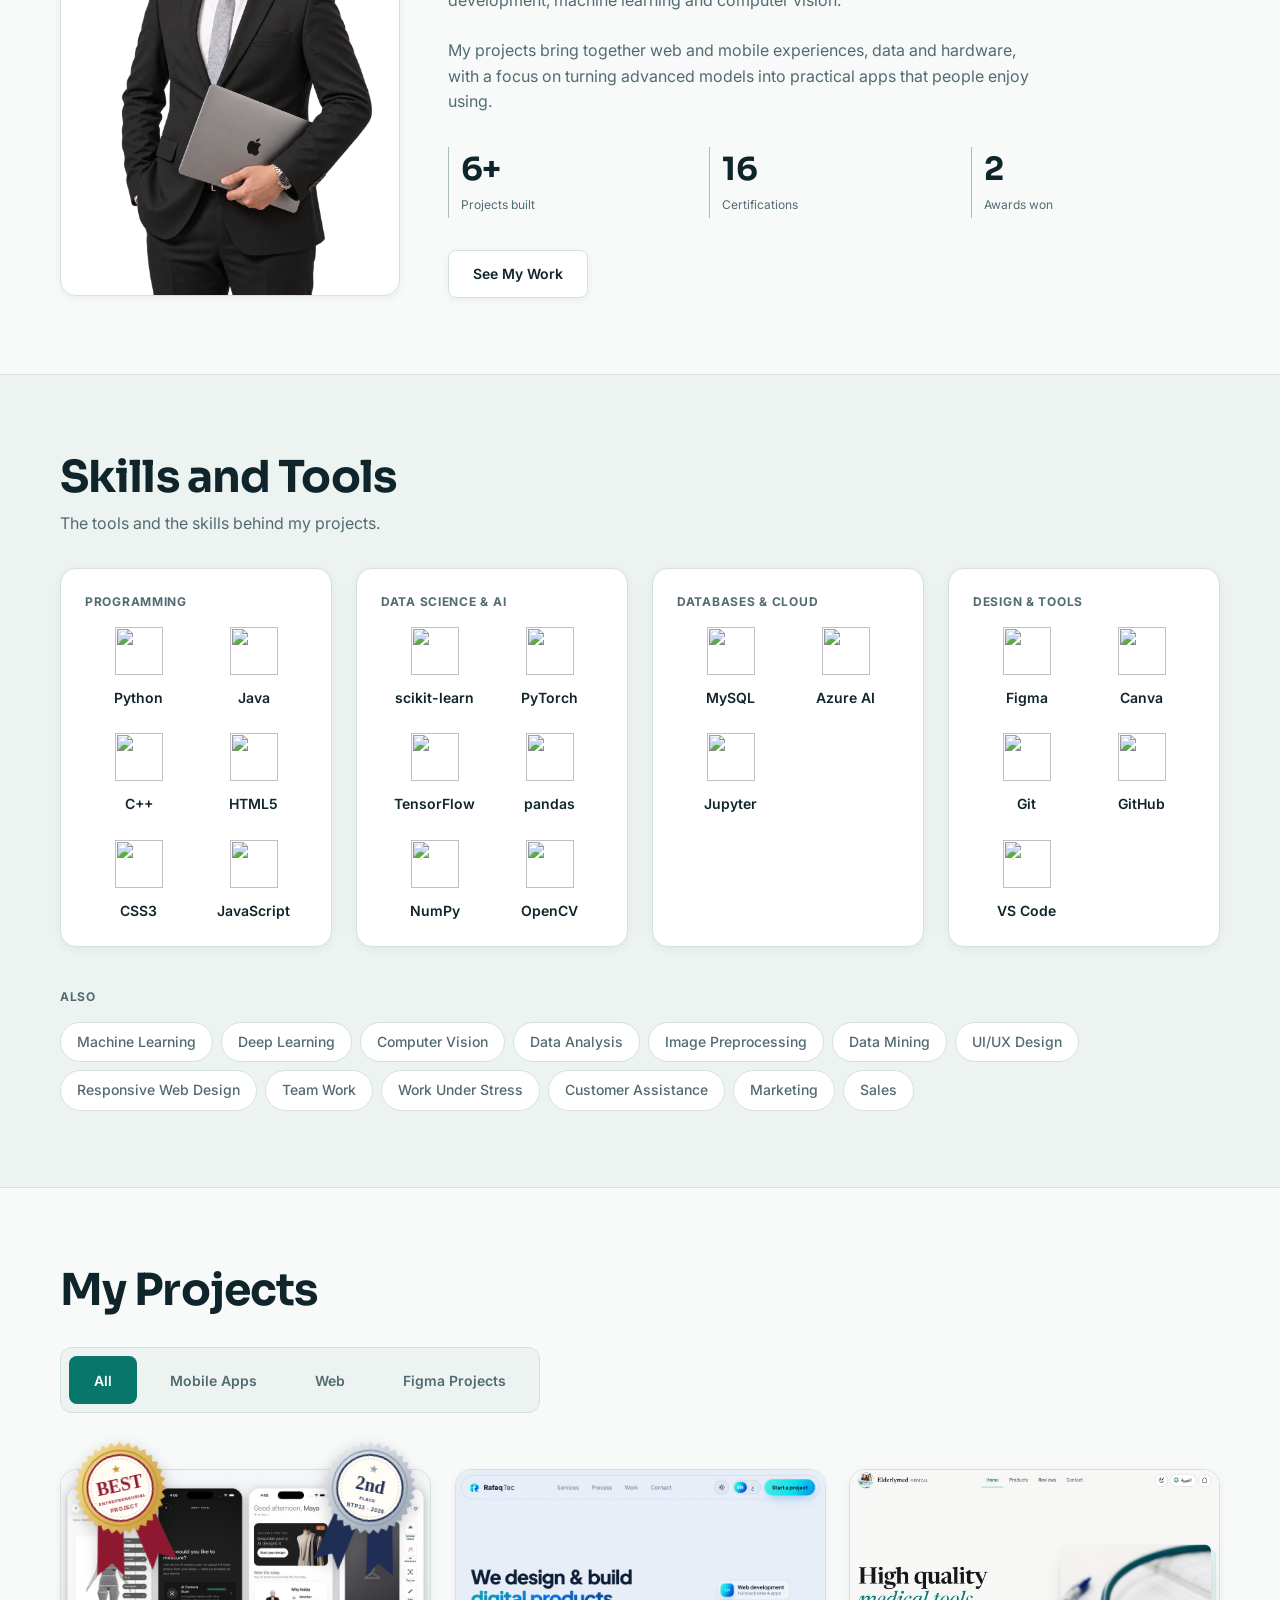
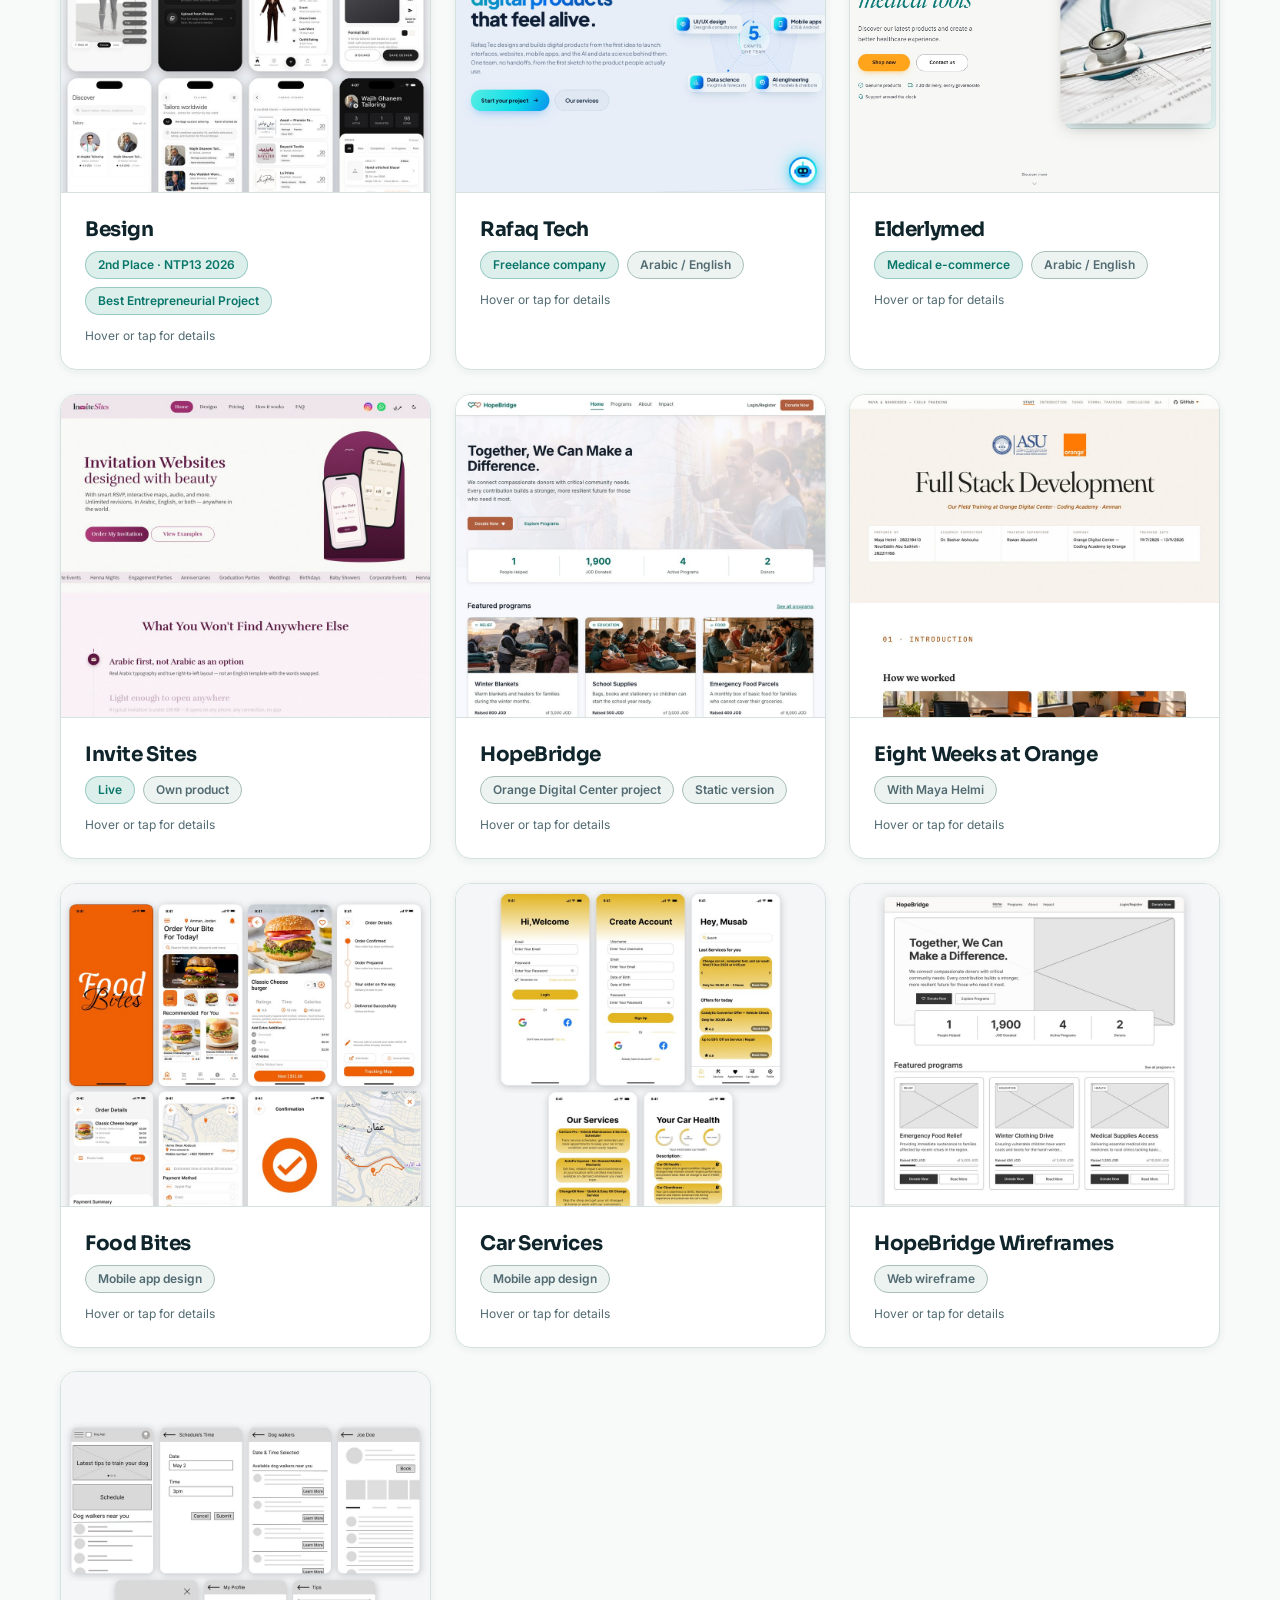
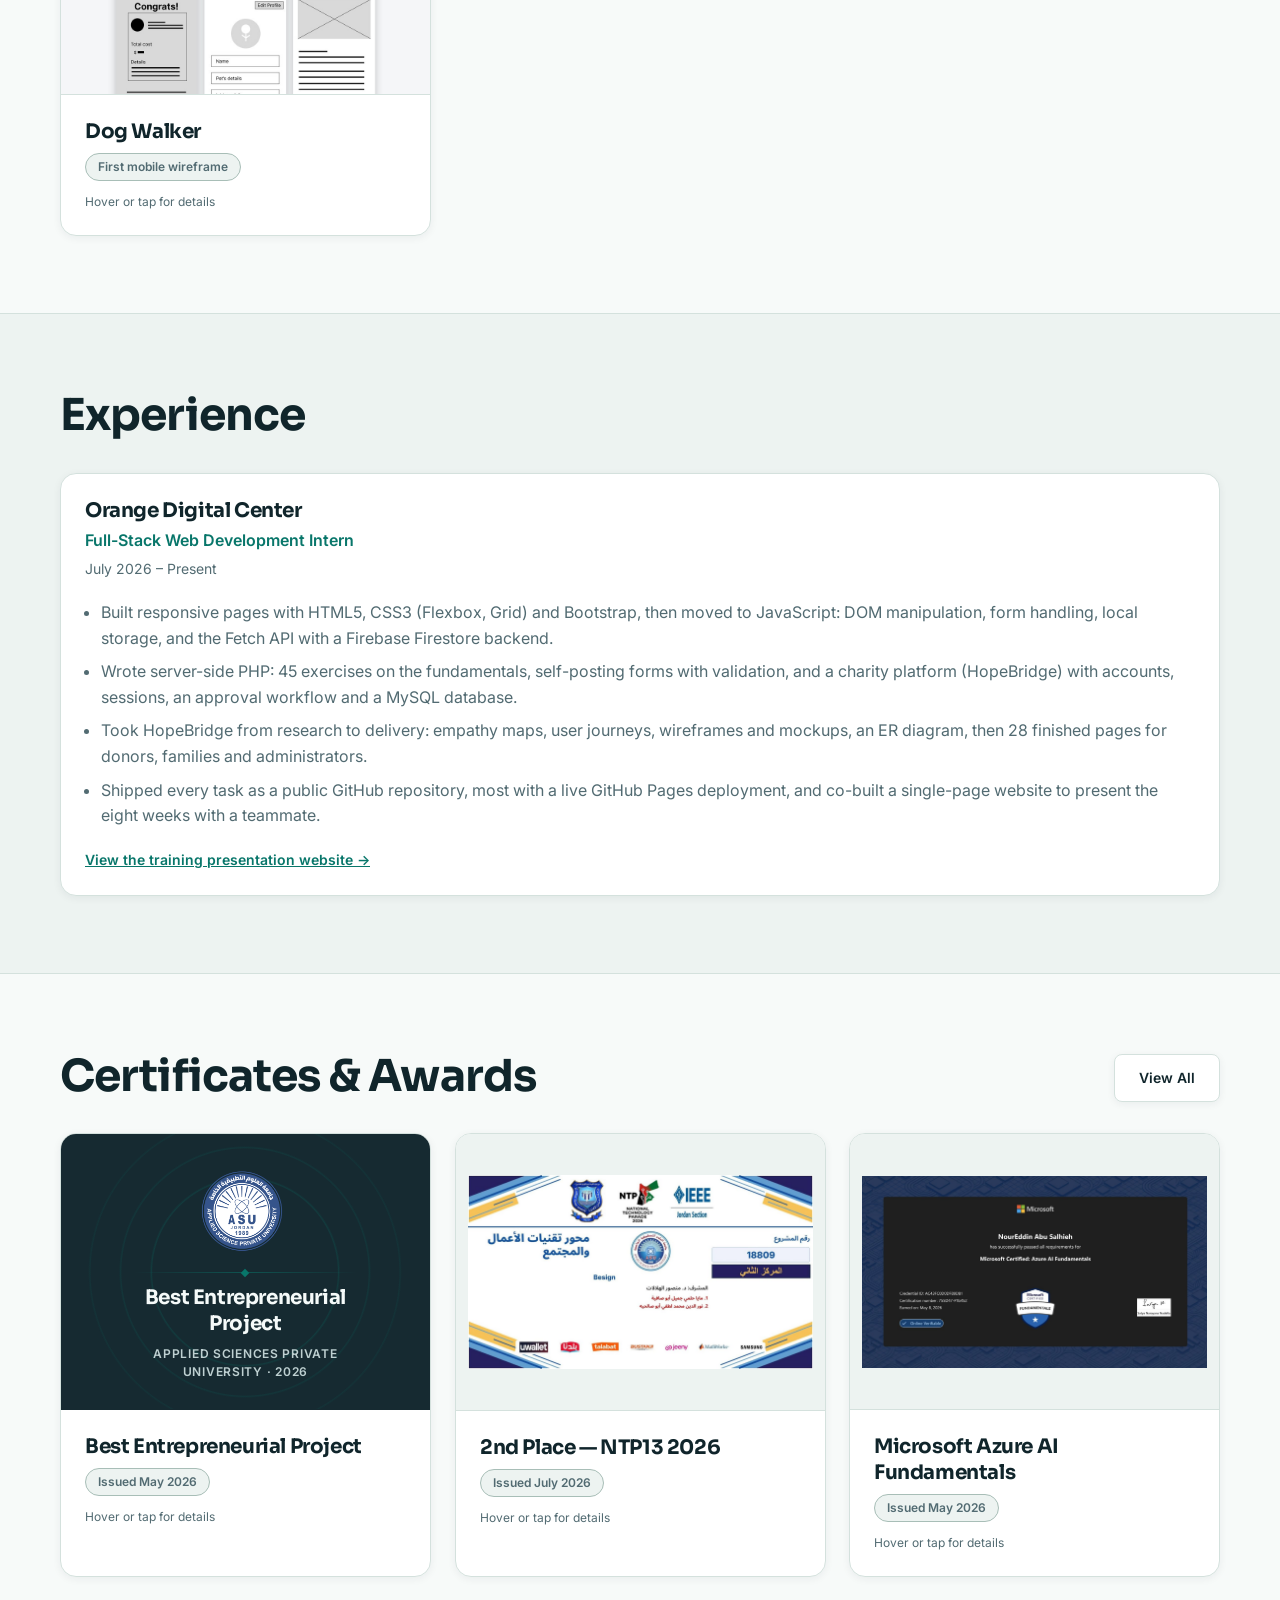
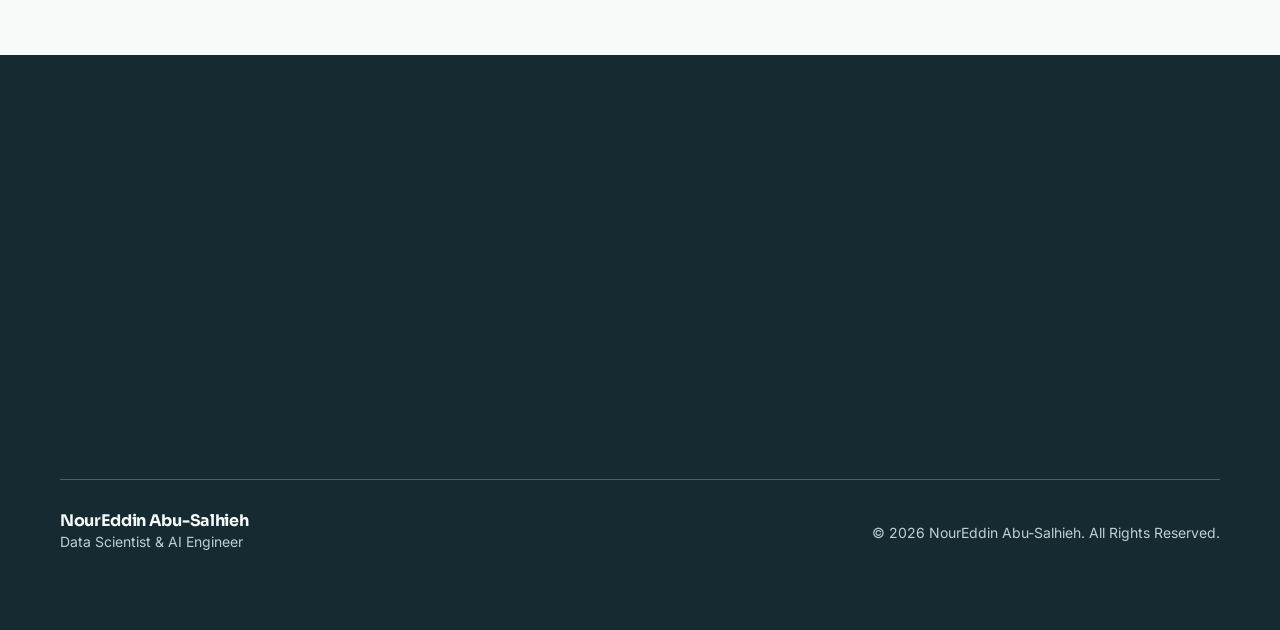
==== commit a171cdb6: "Add visual hero capabilities and smooth responsive merge" ====
--- a/index.html
+++ b/index.html
@@ -25,7 +25,7 @@
     <link rel="stylesheet"
         href="https://fonts.googleapis.com/css2?family=Inter:wght@400;500;600;700&family=Sora:wght@600;700;800&display=swap">
 
-    <link rel="stylesheet" href="style.css?v=58">
+    <link rel="stylesheet" href="style.css?v=59">
 </head>
 
 <body>
@@ -33,6 +33,8 @@
     <!-- ================= icon sprite ================= -->
     <svg xmlns="http://www.w3.org/2000/svg" style="display:none" aria-hidden="true">
         <symbol id="i-code" viewBox="0 0 24 24"><path d="m8 5-6 7 6 7"/><path d="m16 5 6 7-6 7"/></symbol>
+        <symbol id="i-layout" viewBox="0 0 24 24"><rect x="3" y="3" width="18" height="18" rx="2"/><path d="M3 8h18M9 8v13M13 12h4M13 16h4"/></symbol>
+        <symbol id="i-database" viewBox="0 0 24 24"><ellipse cx="12" cy="5" rx="8" ry="3"/><path d="M4 5v14c0 1.7 3.6 3 8 3s8-1.3 8-3V5M4 12c0 1.7 3.6 3 8 3s8-1.3 8-3"/></symbol>
         <symbol id="i-chip" viewBox="0 0 24 24"><rect x="4" y="4" width="16" height="16" rx="4"/><rect x="9" y="9" width="6" height="6" rx="1.4"/><path d="M9 1.5V4M15 1.5V4M9 20v2.5M15 20v2.5M1.5 9H4M1.5 15H4M20 9h2.5M20 15h2.5"/></symbol>
         <symbol id="i-palette" viewBox="0 0 24 24"><path d="M12 3a9 9 0 1 0 0 18c1.2 0 2.1-.9 2.1-2 0-.5-.2-1-.6-1.4-.3-.4-.5-.8-.5-1.3 0-1.1.9-2 2-2h2.1A5 5 0 0 0 21 12c0-5-4-9-9-9z"/><circle cx="8" cy="10" r="1.1"/><circle cx="12" cy="7.5" r="1.1"/><circle cx="16" cy="10.5" r="1.1"/></symbol>
         <symbol id="i-users" viewBox="0 0 24 24"><path d="M16 21v-2a4 4 0 0 0-4-4H6a4 4 0 0 0-4 4v2"/><circle cx="9" cy="7" r="4"/><path d="M22 21v-2a4 4 0 0 0-3-3.9M16 3.1a4 4 0 0 1 0 7.8"/></symbol>
@@ -124,17 +126,19 @@
                         </h2>
                         <div class="hero-capability-set">
                             <ul class="hero-capabilities" aria-label="Full Stack Developer capabilities">
-                                <li>Responsive websites</li>
-                                <li>E-commerce stores</li>
-                                <li>Backends &amp; databases</li>
+                                <li class="hero-capability" data-capability="uiux">
+                                    <span class="hero-capability-icon"><svg aria-hidden="true" focusable="false"><use href="#i-layout"/></svg></span>
+                                    <span>UI/UX</span>
+                                </li>
+                                <li class="hero-capability" data-capability="frontend">
+                                    <span class="hero-capability-icon"><svg aria-hidden="true" focusable="false"><use href="#i-code"/></svg></span>
+                                    <span>Frontend Developer</span>
+                                </li>
+                                <li class="hero-capability" data-capability="backend">
+                                    <span class="hero-capability-icon"><svg aria-hidden="true" focusable="false"><use href="#i-database"/></svg></span>
+                                    <span>Backend Developer</span>
+                                </li>
                             </ul>
-                            <div class="hero-design">
-                                <h3>UI/UX Design</h3>
-                                <ul class="hero-capabilities" aria-label="UI/UX Design capabilities">
-                                    <li>User interface design</li>
-                                    <li>Wireframes &amp; prototypes</li>
-                                </ul>
-                            </div>
                         </div>
                     </div>
 
@@ -145,9 +149,18 @@
                         </h2>
                         <div class="hero-capability-set">
                             <ul class="hero-capabilities" aria-label="AI Engineer capabilities">
-                                <li>Machine learning models</li>
-                                <li>Computer vision</li>
-                                <li>Data analysis</li>
+                                <li class="hero-capability" data-capability="machine">
+                                    <span class="hero-capability-icon"><svg aria-hidden="true" focusable="false"><use href="#i-chip"/></svg></span>
+                                    <span>Machine learning models</span>
+                                </li>
+                                <li class="hero-capability" data-capability="vision">
+                                    <span class="hero-capability-icon"><svg aria-hidden="true" focusable="false"><use href="#i-eye"/></svg></span>
+                                    <span>Computer vision</span>
+                                </li>
+                                <li class="hero-capability" data-capability="data">
+                                    <span class="hero-capability-icon"><svg aria-hidden="true" focusable="false"><use href="#i-trend"/></svg></span>
+                                    <span>Data analysis</span>
+                                </li>
                             </ul>
                         </div>
                     </div>
@@ -159,9 +172,19 @@
                 </div>
 
                 <div class="hero-hybrid">
-                    <p class="hero-hybrid-disciplines">Full Stack <span aria-hidden="true">+</span> UI/UX <span aria-hidden="true">+</span> AI</p>
-                    <h2>One hybrid skill set.</h2>
-                    <p>Designing the experience, building the application<br class="hero-hybrid-break"> and bringing intelligence into it.</p>
+                    <div class="hero-hybrid-intro">
+                        <p class="hero-hybrid-disciplines">Full Stack <span aria-hidden="true">+</span> UI/UX <span aria-hidden="true">+</span> AI</p>
+                        <h2>One hybrid skill set.</h2>
+                        <p>Designing the experience, building the application<br class="hero-hybrid-break"> and bringing intelligence into it.</p>
+                    </div>
+                    <div class="hero-merge-grid" aria-hidden="true">
+                        <div data-merge-target="uiux"></div>
+                        <div data-merge-target="machine"></div>
+                        <div data-merge-target="frontend"></div>
+                        <div data-merge-target="vision"></div>
+                        <div data-merge-target="backend"></div>
+                        <div data-merge-target="data"></div>
+                    </div>
                 </div>
 
             </div>
@@ -785,7 +808,7 @@
 
     <script src="project-tabs.js?v=3"></script>
     <script src="main.js?v=34"></script>
-    <script src="hero-motion.js?v=1"></script>
+    <script src="hero-motion.js?v=2"></script>
 
 </body>
 
--- a/style.css
+++ b/style.css
@@ -522,8 +522,10 @@
 
 /* ---------- 8. Hero ---------- */
 
-/* The role, primary design discipline and capabilities stay together. */
+/* Source tiles and merge slots share dimensions so text never scales. */
 .hero {
+    --hero-capability-width: 20rem;
+    --hero-capability-height: var(--space-20);
     margin-bottom: 0;
     scroll-margin-top: 0;
 }
@@ -589,23 +591,48 @@
 
 .hero-capability-set {
     margin-top: var(--space-4);
-    transform: translate(var(--merge-x, 0px), var(--merge-y, 0px));
-    opacity: var(--merge-copy-opacity, 1);
 }
 .hero-capabilities {
     display: grid;
     gap: var(--space-2);
+    width: min(100%, var(--hero-capability-width));
     list-style: none;
     font-size: var(--text-card);
-    line-height: var(--leading-small);
-    color: var(--muted);
-}
-.hero-design { margin-top: var(--space-6); }
-.hero-design h3 {
-    margin-bottom: var(--space-3);
+    line-height: var(--leading-card);
+}
+.hero-role--ai .hero-capabilities { margin-left: auto; }
+.hero-capability {
+    display: flex;
+    align-items: center;
+    gap: var(--space-3);
+    height: var(--hero-capability-height);
+    padding: var(--space-3) var(--space-4);
+    border: 1px solid var(--border);
+    border-radius: var(--radius-md);
+    background: var(--surface);
     color: var(--ink);
-    font-size: var(--text-subheading);
-    line-height: var(--leading-card);
+    font-weight: var(--weight-medium);
+    text-align: left;
+    transform: translate3d(var(--merge-card-x, 0px), var(--merge-card-y, 0px), 0);
+}
+.hero-capability-icon {
+    display: grid;
+    place-items: center;
+    flex: none;
+    width: var(--space-12);
+    height: var(--space-12);
+    border-radius: var(--radius-sm);
+    background: var(--accent-soft);
+    color: var(--accent);
+}
+.hero-capability-icon svg {
+    width: var(--space-8);
+    height: var(--space-8);
+    fill: none;
+    stroke: currentColor;
+    stroke-width: 1.5;
+    stroke-linecap: round;
+    stroke-linejoin: round;
 }
 
 .hero-figure {
@@ -646,25 +673,34 @@
     color: var(--accent);
 }
 .hero-hybrid h2 { font-size: var(--text-page); line-height: var(--leading-heading); }
-.hero-hybrid > p:last-child {
+.hero-hybrid-intro > p:last-child {
     margin-top: var(--space-5);
-    font-size: var(--text-card);
+    font-size: var(--text-body);
     line-height: var(--leading-small);
     color: var(--muted);
 }
+.hero-merge-grid { display: none; }
 .hero.is-merging .hero-band { position: sticky; top: var(--hero-sticky-top, var(--nav-offset)); }
 .hero.is-merging .hero-hybrid {
     position: absolute;
     z-index: 4;
-    inset: 0;
+    inset: var(--merge-overlay-top, 0px) 0 0;
     display: flex;
     flex-direction: column;
     justify-content: center;
-    padding-inline: var(--section-gutter);
-    opacity: var(--merge-message-opacity, 0);
-    transform: translateY(var(--merge-message-y, 0px));
+    align-items: center;
+    gap: var(--space-6);
+    padding: var(--space-6) var(--section-gutter) calc(var(--space-20) + var(--space-6));
     pointer-events: none;
 }
+.hero.is-merging .hero-hybrid-intro { opacity: var(--merge-message-opacity, 0); }
+.hero.is-merging .hero-merge-grid {
+    display: grid;
+    grid-template-columns: repeat(2, minmax(0, 1fr));
+    gap: var(--space-2) var(--space-4);
+    width: min(100%, calc(2 * var(--hero-capability-width) + var(--space-4)));
+}
+.hero-merge-grid > div { height: var(--hero-capability-height); }
 
 /* Initial title entrance is separate from the scroll-driven transition. */
 .hero-line .ltr {
@@ -1042,38 +1078,47 @@
         --figure-w: clamp(300px, 40vw, 440px);
         grid-template-columns: minmax(0, 1fr) minmax(0, 1fr);
         align-content: start;
-        row-gap: var(--space-8);
+        row-gap: var(--space-6);
         padding-top: 0;
     }
+    .hero-role { grid-row: 2; }
     .hero-role--ai { grid-column: 2; }
     .hero-figure {
         position: relative;
         inset: auto;
         transform: none;
         grid-column: 1 / -1;
-        grid-row: 2;
+        grid-row: 1;
         justify-self: center;
     }
     .hero-cta { grid-row: 3; }
+    .hero-figure {
+        -webkit-mask-image: linear-gradient(to bottom, #000 calc(100% - var(--space-14)), transparent);
+        mask-image: linear-gradient(to bottom, #000 calc(100% - var(--space-14)), transparent);
+    }
 }
 
 @media (max-width: 620px) {
     .nav-inner { padding-inline: var(--space-4); gap: var(--space-3); }
     .brand-name { font-size: var(--text-sm); }
 
-
+    .hero {
+        --hero-capability-width: max(calc(var(--space-20) + var(--space-14)), calc((100vw - 2 * var(--section-gutter) - var(--space-16)) / 2));
+    }
     .hero-stage {
         --figure-w: clamp(230px, 74vw, 400px);
-        grid-template-columns: minmax(0, 1fr);
     }
-    .hero-role--full-stack { grid-column: 1; grid-row: 1; }
-    .hero-role--ai { grid-column: 1; grid-row: 2; }
-    .hero-line { font-size: var(--text-hero-mobile); }
-    .hero-figure { grid-column: 1; grid-row: 3; }
-    .hero-cta { grid-column: 1; grid-row: 4; }
+    .hero-line { font-size: min(var(--text-hero-mobile), var(--text-hero-fit)); }
+    .hero-capability-set { margin-top: var(--space-3); }
+    .hero-capabilities { font-size: var(--text-body); }
+    .hero-capability { gap: var(--space-2); padding: var(--space-2); }
+    .hero-capability-icon { width: var(--space-6); height: var(--space-8); background: none; }
+    .hero-capability-icon svg { width: var(--space-6); height: var(--space-6); }
     .hero-hybrid-break { display: none; }
+    .hero-hybrid h2 { font-size: var(--text-stat); }
     .hero-hybrid-disciplines { font-size: var(--text-body); gap: var(--space-2); }
-    .hero-hybrid > p:last-child { font-size: var(--text-body); }
+    .hero.is-merging .hero-hybrid-disciplines { display: none; }
+    .hero.is-merging .hero-hybrid { gap: var(--space-4); }
 
     .about { flex-direction: column; }
     .about-media { width: min(300px, 82%); }
@@ -1085,6 +1130,38 @@
     .contact-value { font-size: var(--text-sm); word-break: break-word; }
 
     .to-top { right: var(--space-4); bottom: var(--space-4); }
+}
+
+/* Keep the complete merge in view on short phones and landscape screens. */
+@media (max-height: 700px) {
+    .hero.is-merging .hero-hybrid-disciplines { display: none; }
+    .hero.is-merging .hero-hybrid h2 { font-size: var(--text-stat); }
+    .hero.is-merging .hero-hybrid-intro > p:last-child { margin-top: var(--space-3); }
+}
+@media (max-height: 700px) and (max-width: 620px) {
+    .hero.is-merging .hero-hybrid-intro > p:last-child { display: none; }
+}
+@media (max-height: 560px) and (orientation: landscape) {
+    .hero { --hero-capability-height: var(--space-14); }
+    .hero-capabilities { font-size: var(--text-body); }
+    .hero-capability-icon { width: var(--space-8); height: var(--space-8); }
+    .hero-capability-icon svg { width: var(--space-6); height: var(--space-6); }
+    .hero.is-merging .hero-hybrid { gap: var(--space-3); padding-top: var(--space-2); padding-bottom: var(--space-20); }
+    .hero.is-merging .hero-hybrid h2 { font-size: var(--text-subheading); }
+    .hero.is-merging .hero-hybrid-intro > p:last-child { display: none; }
+}
+@media (max-height: 360px) and (orientation: landscape) {
+    .hero { --hero-capability-height: var(--control-compact); }
+    .hero-stage { padding-bottom: var(--space-3); }
+    .hero-capabilities { font-size: var(--text-sm); }
+    .hero-capability { padding: var(--space-2); }
+    .hero-capability-icon { width: var(--space-6); height: var(--space-6); }
+    .hero.is-merging .hero-hybrid { gap: var(--space-2); padding-top: var(--space-1); padding-bottom: var(--space-16); }
+    .hero.is-merging .hero-hybrid h2 { font-size: var(--text-card); }
+}
+@media (max-height: 560px) and (orientation: portrait) {
+    .hero.is-merging .hero-hybrid { padding-top: var(--space-3); padding-bottom: var(--space-20); }
+    .hero.is-merging .hero-hybrid h2 { font-size: var(--text-subheading); }
 }
 
 
